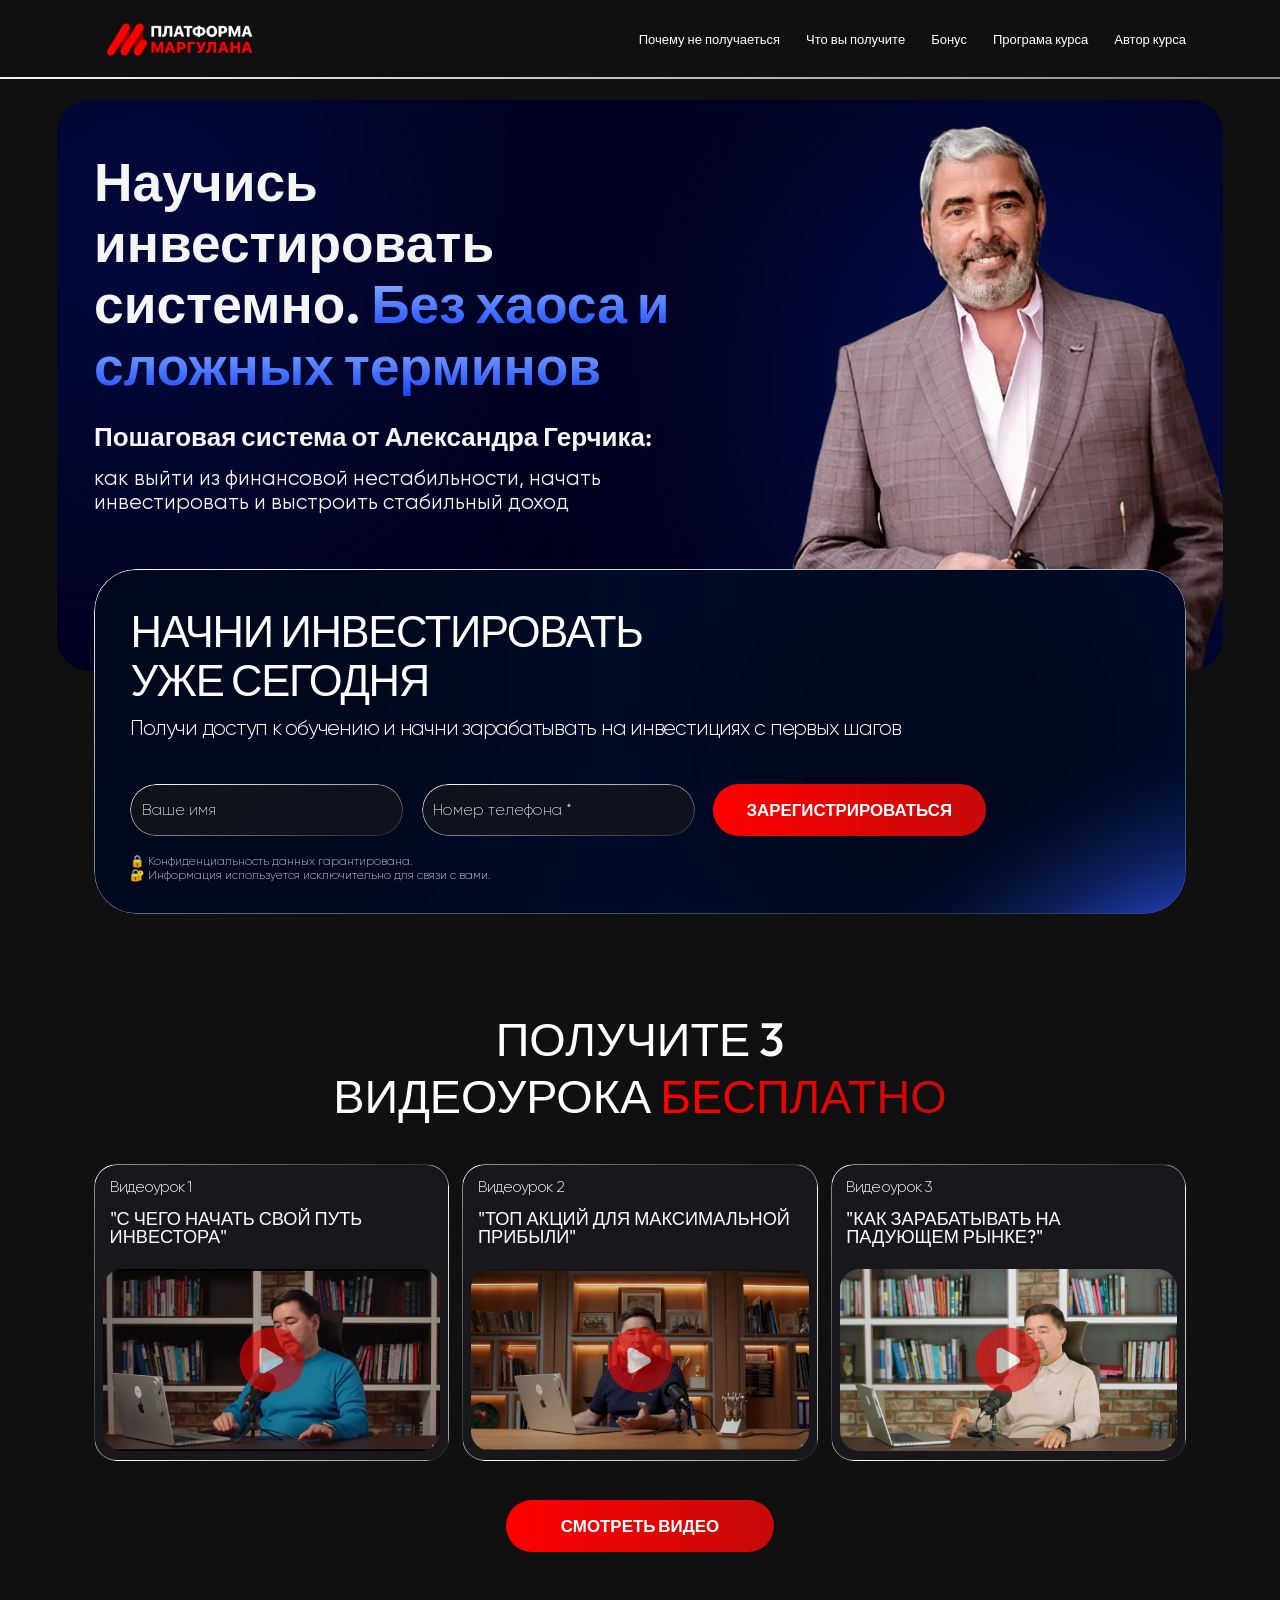
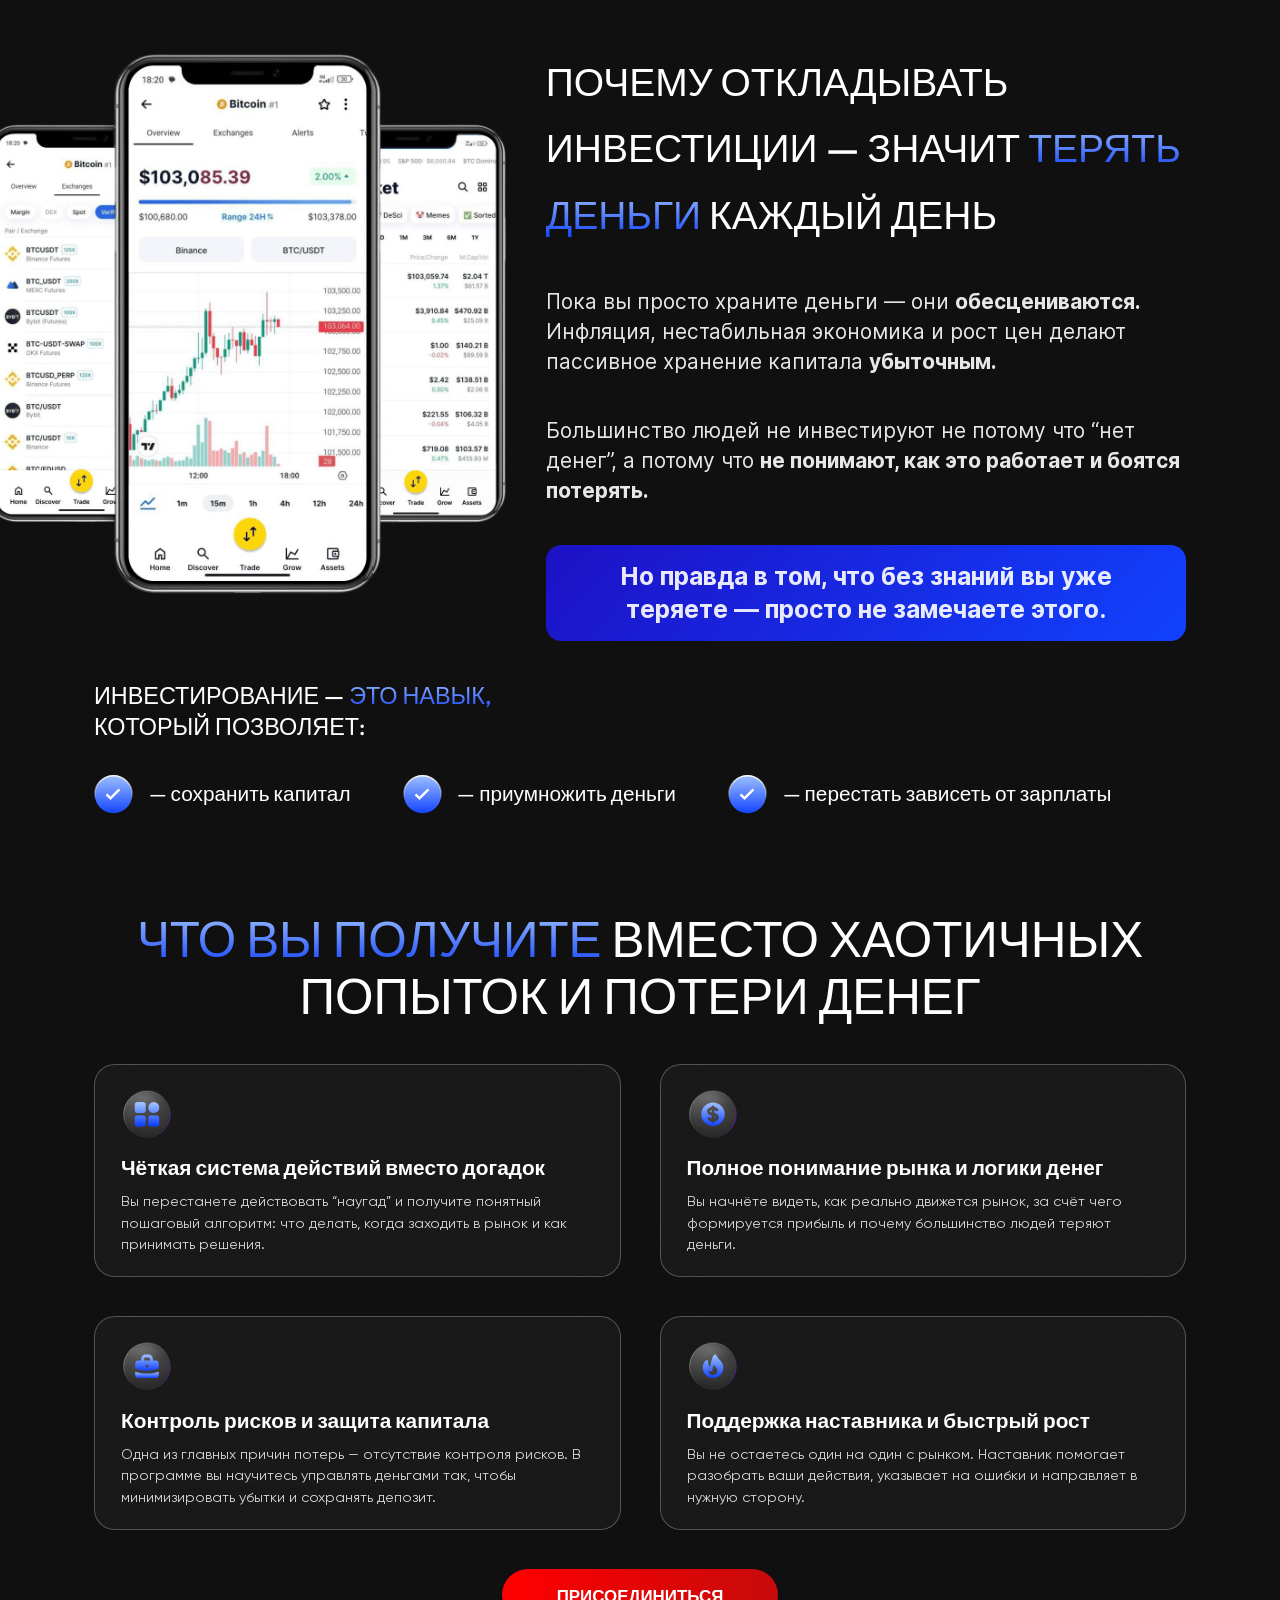
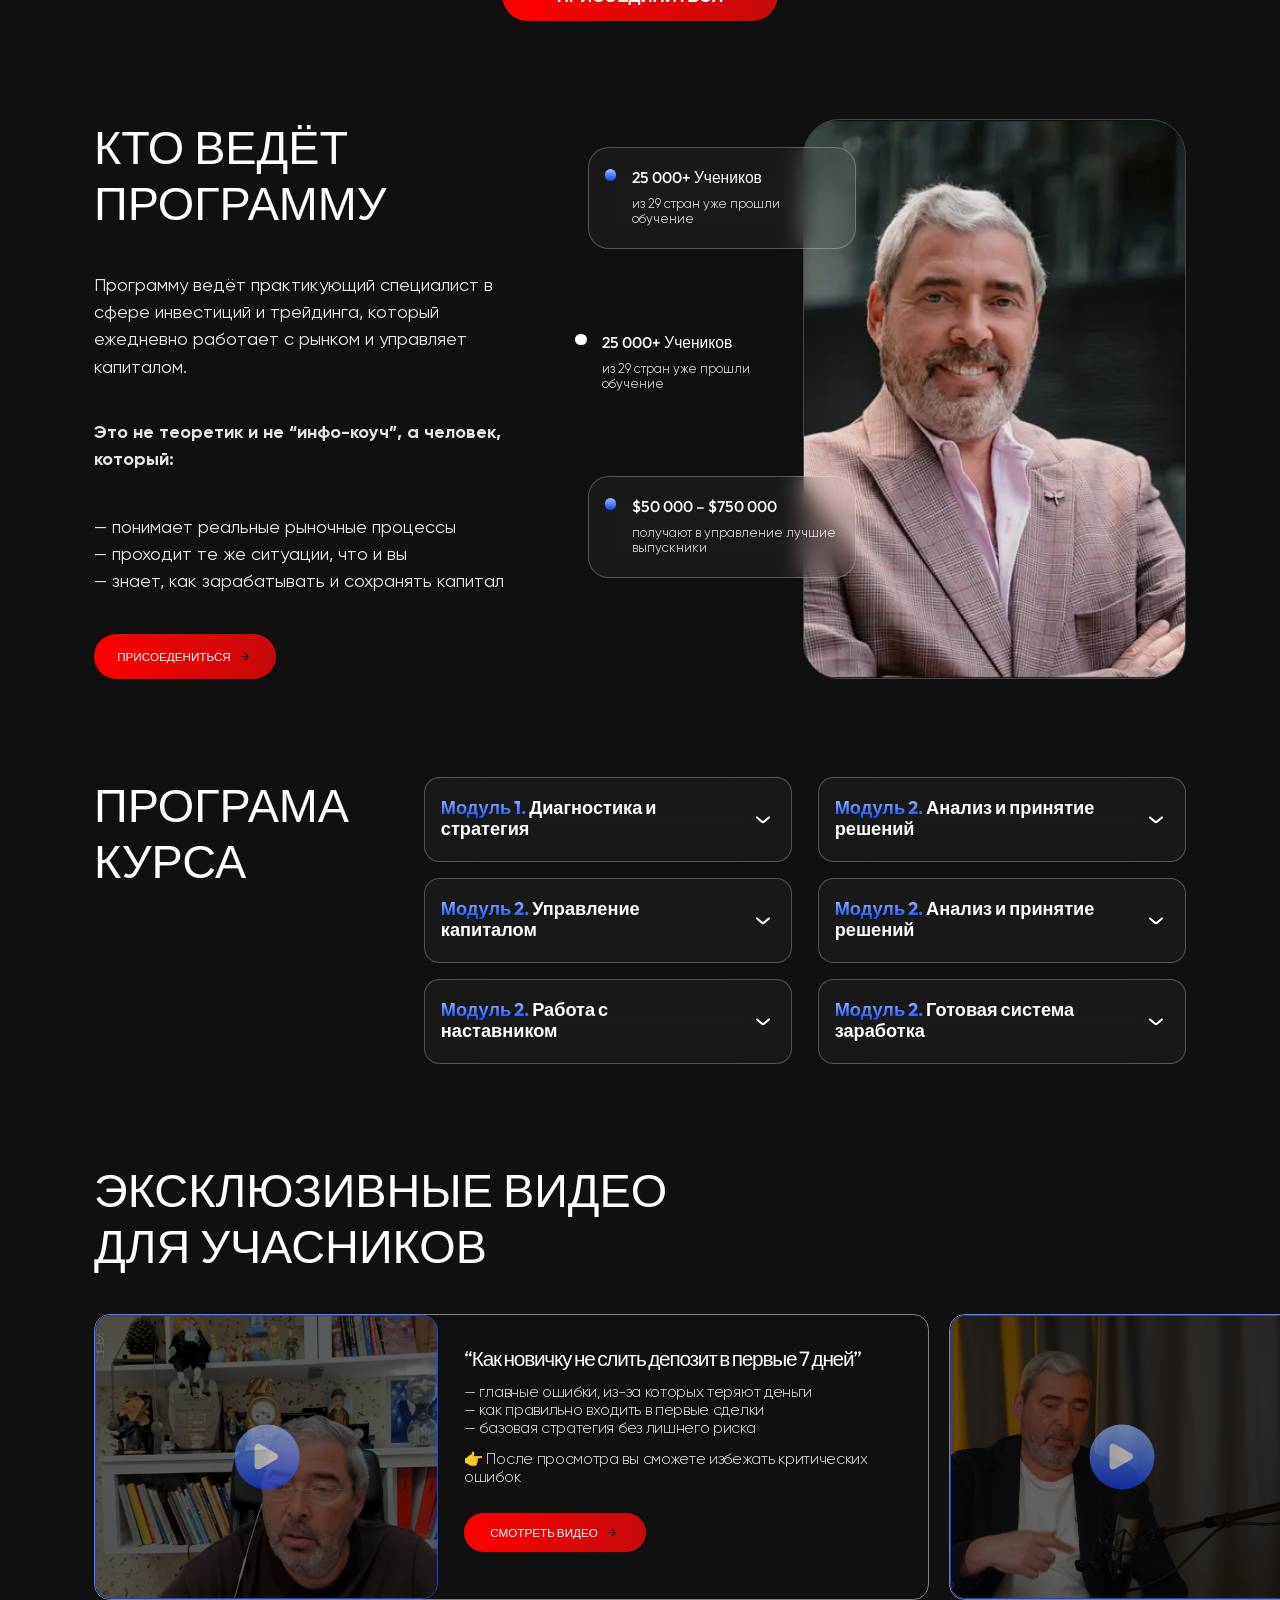
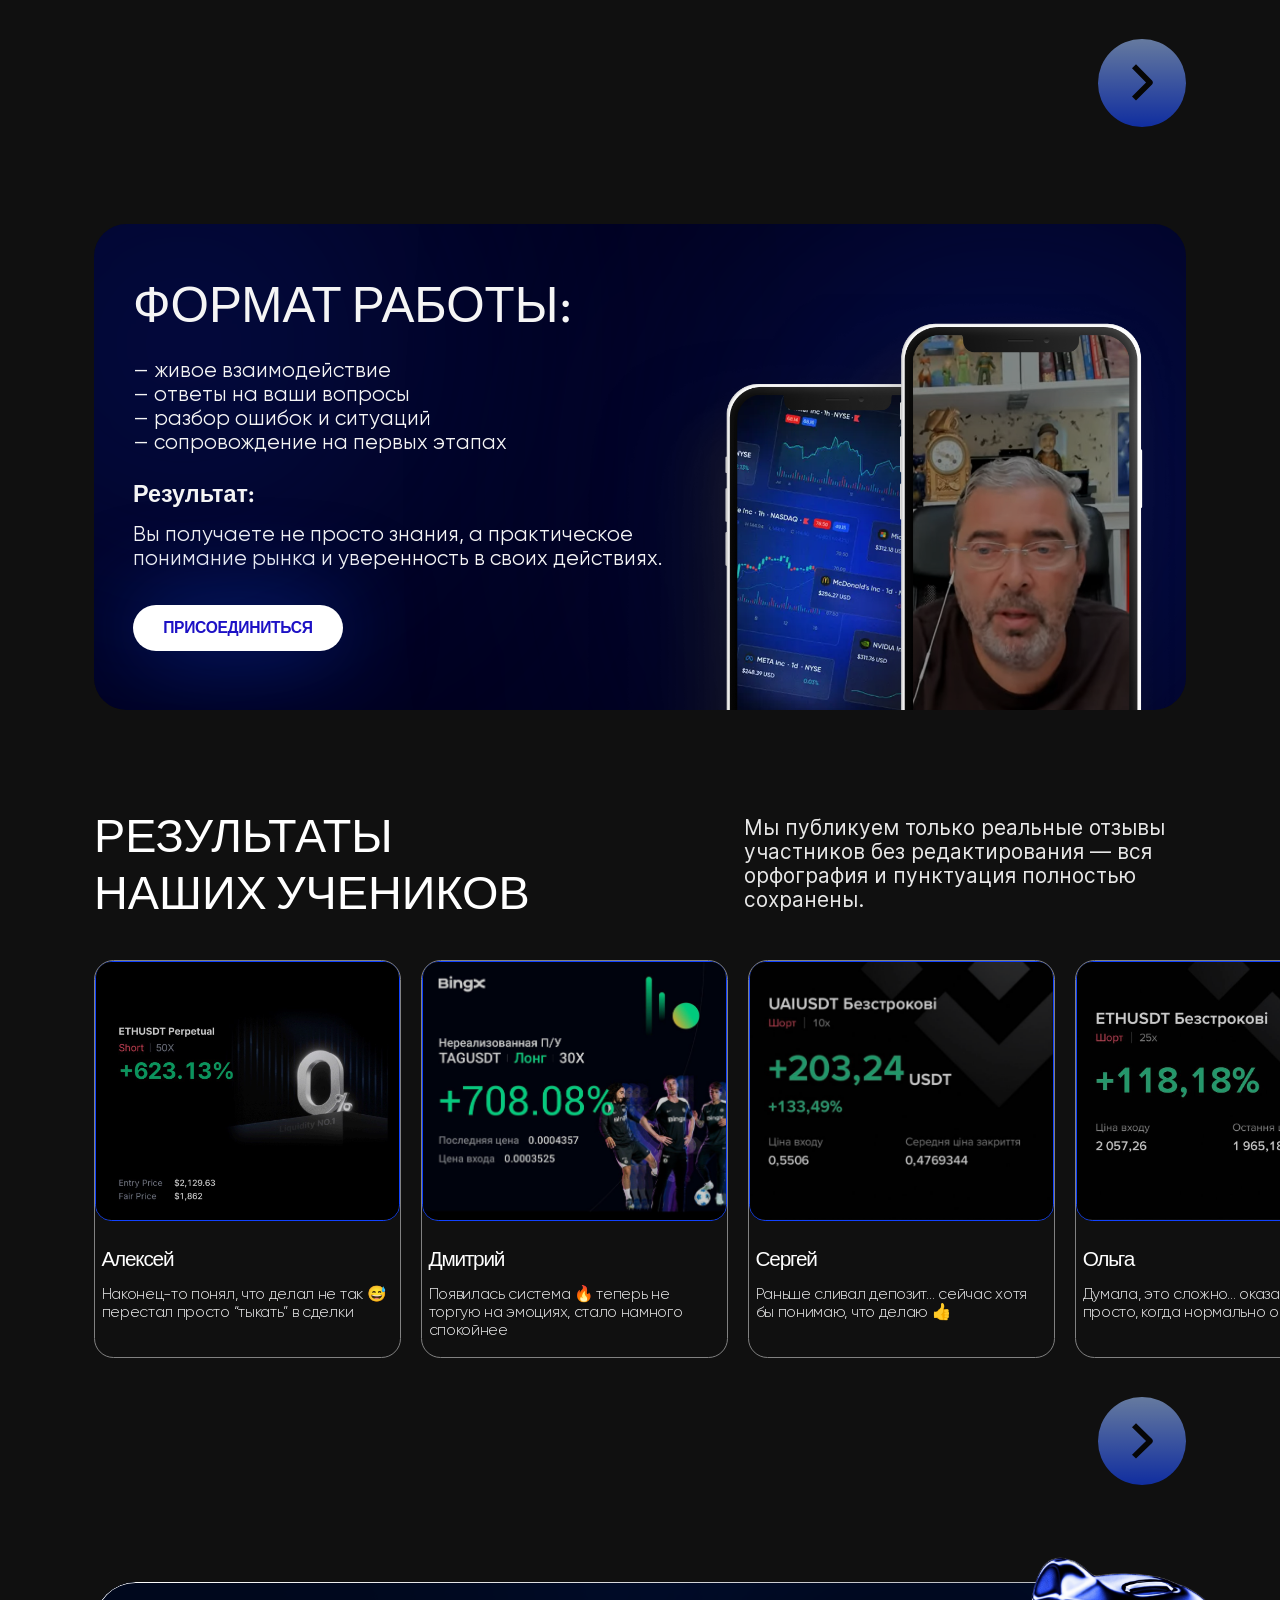
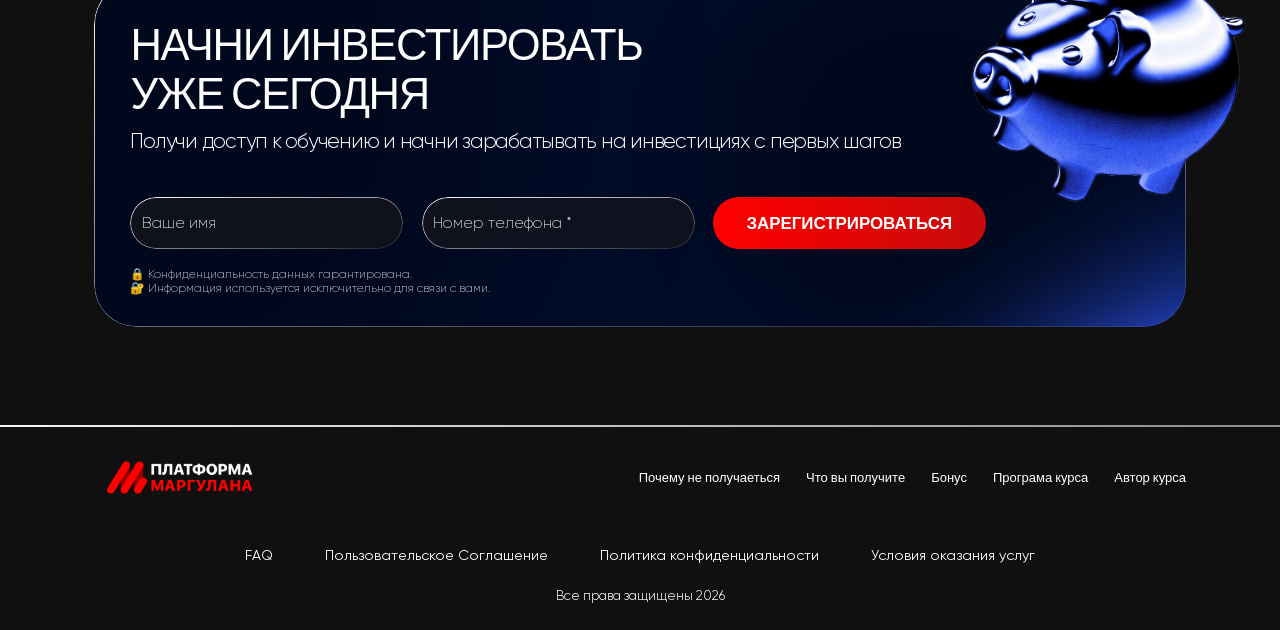
==== index.html @ 7dfcb109 "project is started" ====
<!DOCTYPE html>
<html lang="ru">
<head>
    <meta charset="UTF-8">
    <meta name="viewport" content="width=device-width, initial-scale=1.0">
    <title>Margulan-Platform</title>
    <!-- Swiper css -->
    <link rel="stylesheet" href="https://cdn.jsdelivr.net/npm/swiper@11/swiper-bundle.min.css" />
    <!-- Swiper css -->
    <!-- favicon -->
    <link rel="icon" href="./images/logo/favicon.svg">
    <!-- favicon -->
    <!-- fonts -->
    <link rel="preconnect" href="https://fonts.googleapis.com">
    <link rel="preconnect" href="https://fonts.gstatic.com" crossorigin>
    <link href="https://fonts.googleapis.com/css2?family=Outfit:wght@100..900&display=swap" rel="stylesheet">
    <link rel="stylesheet" href="./assets/fonts/Gilroy/stylesheet.css">
    <link rel="stylesheet" href="./assets/fonts/Inter/stylesheet.css">
    <!-- fonts -->
    <!-- css link -->
    <link rel="stylesheet" href="./assets/scss/style.css">
    <!-- css link -->
</head>
<body>
    <div class="wrapper">

        <!-- header -->
        <header class="header">
            <div class="container">
                <a href="/" class="header_logo">
                    <img src="./assets/images/logo/header_logo.png" alt="">
                </a>
                <ul class="header_link">
                    <li>
                        <a href="#">
                            Почему не получаеться
                        </a>
                    </li>
                    <li>
                        <a href="#">
                            Что вы получите
                        </a>
                    </li>
                    <li>
                        <a href="#">
                            Бонус
                        </a>
                    </li>
                    <li>
                        <a href="#">
                            Програма курса
                        </a>
                    </li>
                    <li>
                        <a href="#">
                            Автор курса
                        </a>
                    </li>
                </ul>
                <button class="burger">
                    <svg width="55" height="55" viewBox="0 0 55 55" fill="none" xmlns="http://www.w3.org/2000/svg">
                        <path d="M9.16663 13.75H45.8333M16.0416 27.5H45.8333M22.9166 41.25H45.8333" stroke="white" stroke-width="4.58333"
                            stroke-linecap="round" stroke-linejoin="round" />
                    </svg>
                </button>
            </div>
        </header>
        <!-- header -->

        <!-- main -->
        <main>

            <!-- Home -->
            <section class="home">
                <div class="home-bg">
                    <img src="./assets/images/home-bg.png" alt="" class="bg-img">
                    <img src="./assets/images/home-card.png" alt="" class="home-card">
                    <div class="circle"></div>
                    <div class="circle_two"></div>
                </div>
                <div class="container home-container">
                    <h1>
                        Научись инвестировать системно. <span>Без хаоса и сложных терминов</span>
                    </h1>
                    <h3 class="two_title">
                        Пошаговая система от Александра Герчика:
                    </h3>
                    <p class="description">
                        как выйти из финансовой нестабильности, начать инвестировать и выстроить стабильный доход
                    </p>
                    <div class="contact-form">
                        <img src="./assets/images/contact-form-bg.png" alt="" class="contact-form__bg">
                        <h3>Начни инвестировать<br> уже сегодня</h3>
                        <h4>Получи доступ к обучению и начни зарабатывать на инвестициях с первых шагов</h4>
                        <div class="form-group">
                            <div class="form-inp">
                                <input type="text" placeholder="Ваше имя">
                            </div>
                            <div class="form-inp">
                                <input type="tel" placeholder="Номер телефона *">
                            </div>
                            <button class="btn-blue">ЗАРЕГИСТРИРОВАТЬСЯ</button>
                        </div>
                        <ul>
                            <li>🔒 Конфиденциальность данных гарантирована.</li>
                            <li>🔐 Информация используется исключительно для связи с вами.</li>
                        </ul>
                    </div>
                </div>
            </section>
            <!-- Home end -->

            <!-- system -->
            <section class="system section-top">
                <div class="container">
                    <div class="system_head">
                        <h2 class="section_title">
                            ПОЛУЧИТЕ 3<br> ВИДЕОУРОКА <span>БЕСПЛАТНО</span>
                        </h2>
                    </div>
                    <div class="system_in">
                        <div class="system_card">
                            <div class="system_card-text">
                                <h3>
                                    Видеоурок 1
                                </h3>
                                <h2>
                                    "С ЧЕГО НАЧАТЬ СВОЙ ПУТЬ ИНВЕСТОРА"
                                </h2>
                            </div>
                            <div class="system_card-img">
                                <img src="./assets/images/system1.png" alt="">
                                <button class="play">
                                    <svg width="34" height="37" viewBox="0 0 34 37" fill="none" xmlns="http://www.w3.org/2000/svg">
                                        <path
                                            d="M30.75 14.1005C34.0833 16.025 34.0833 20.8363 30.75 22.7608L7.50001 36.1842C4.16668 38.1087 -1.86964e-06 35.7031 -1.7014e-06 31.8541L-5.27886e-07 5.00728C-3.59641e-07 1.15828 4.16667 -1.24736 7.5 0.677141L30.75 14.1005Z"
                                            fill="white" />
                                    </svg>
                                </button>
                            </div>
                        </div>
                        <div class="system_card">
                            <div class="system_card-text">
                                <h3>
                                    Видеоурок 2
                                </h3>
                                <h2>
                                    "ТОП АКЦИЙ ДЛЯ МАКСИМАЛЬНОЙ ПРИБЫЛИ"
                                </h2>
                            </div>
                            <div class="system_card-img">
                                <img src="./assets/images/system2.png" alt="">
                                <button class="play">
                                    <svg width="34" height="37" viewBox="0 0 34 37" fill="none" xmlns="http://www.w3.org/2000/svg">
                                        <path
                                            d="M30.75 14.1005C34.0833 16.025 34.0833 20.8363 30.75 22.7608L7.50001 36.1842C4.16668 38.1087 -1.86964e-06 35.7031 -1.7014e-06 31.8541L-5.27886e-07 5.00728C-3.59641e-07 1.15828 4.16667 -1.24736 7.5 0.677141L30.75 14.1005Z"
                                            fill="white" />
                                    </svg>
                                </button>
                            </div>
                        </div>
                        <div class="system_card">
                            <div class="system_card-text">
                                <h3>
                                    Видеоурок 3
                                </h3>
                                <h2>
                                    "КАК ЗАРАБАТЫВАТЬ НА ПАДУЮЩЕМ РЫНКЕ?"
                                </h2>
                            </div>
                            <div class="system_card-img">
                                <img src="./assets/images/system3.png" alt="">
                                <button class="play">
                                    <svg width="34" height="37" viewBox="0 0 34 37" fill="none" xmlns="http://www.w3.org/2000/svg">
                                        <path
                                            d="M30.75 14.1005C34.0833 16.025 34.0833 20.8363 30.75 22.7608L7.50001 36.1842C4.16668 38.1087 -1.86964e-06 35.7031 -1.7014e-06 31.8541L-5.27886e-07 5.00728C-3.59641e-07 1.15828 4.16667 -1.24736 7.5 0.677141L30.75 14.1005Z"
                                            fill="white" />
                                    </svg>
                                </button>
                            </div>
                        </div>
                    </div>
                    <button class="btn-blue">
                        смотреть видео
                    </button>
                </div>
            </section>
            <!-- system -->

            <!-- investing -->
            <section class="investing section-top">
                <div class="container">
                    <div class="investing_top">
                        <img src="./assets/images/investing_img.png" alt="" class="investing_img">
                        <div class="investing_text">
                            <h2>
                                Почему откладывать инвестиции — значит <span>терять деньги</span> каждый день
                            </h2>
                            <p>
                                Пока вы просто храните деньги — они <b>обесцениваются.</b>
                                Инфляция, нестабильная экономика и рост цен делают пассивное хранение капитала <b>убыточным.</b>
                            </p>
                            <p>
                                Большинство людей не инвестируют не потому что “нет денег”, а потому что <b>не понимают, как это работает и боятся потерять.</b>
                            </p>
                            <blockquote>
                                Но правда в том, что без знаний вы уже<br> теряете — просто не замечаете этого.
                            </blockquote>
                        </div>
                    </div>
                    <div class="investing_bottom">
                        <h3>
                            Инвестирование — <span>это навык,</span> который позволяет:
                        </h3>
                        <div class="investing_blocks">
                            <div class="investing_block">
                                <img src="./assets/images/investing_icon.svg" alt="">
                                <span>
                                    — сохранить капитал
                                </span>
                            </div>
                            <div class="investing_block">
                                <img src="./assets/images/investing_icon.svg" alt="">
                                <span>
                                    — приумножить деньги
                                </span>
                            </div>
                            <div class="investing_block">
                                <img src="./assets/images/investing_icon.svg" alt="">
                                <span>
                                    — перестать зависеть от зарплаты
                                </span>
                            </div>
                        </div>
                    </div>
                </div>
            </section>
            <!-- investing -->

            <!-- money -->
            <section class="money section-top">
                <div class="container">
                    <h2>
                        <span>Что вы получите</span> вместо хаотичных попыток и потери денег
                    </h2>
                    <div class="money_in">
                        <div class="money_block">
                            <img src="./assets/images/money1.svg" alt="">
                            <h3>
                                Чёткая система действий вместо догадок
                            </h3>
                            <p>
                                Вы перестанете действовать “наугад” и получите понятный пошаговый алгоритм: что делать, когда заходить в рынок и как
                                принимать решения.
                            </p>
                        </div>
                        <div class="money_block">
                            <img src="./assets/images/money2.svg" alt="">
                            <h3>
                                Полное понимание рынка и логики денег
                            </h3>
                            <p>
                                Вы начнёте видеть, как реально движется рынок, за счёт чего формируется прибыль и почему большинство людей теряют
                                деньги.
                            </p>
                        </div>
                        <div class="money_block">
                            <img src="./assets/images/money3.svg" alt="">
                            <h3>
                                Контроль рисков и защита капитала
                            </h3>
                            <p>
                                Одна из главных причин потерь — отсутствие контроля рисков.
                                В программе вы научитесь управлять деньгами так, чтобы минимизировать убытки и сохранять депозит.
                            </p>
                        </div>
                        <div class="money_block">
                            <img src="./assets/images/money4.svg" alt="">
                            <h3>
                                Поддержка наставника и быстрый рост
                            </h3>
                            <p>
                                Вы не остаетесь один на один с рынком.
                                Наставник помогает разобрать ваши действия, указывает на ошибки и направляет в нужную сторону.
                            </p>
                        </div>
                    </div>
                    <button class="btn-blue">
                        Присоединиться
                    </button>
                </div>
            </section>
            <!-- money -->

            <!-- program -->
            <section class="program section-top">
                <div class="container">
                    <div class="program_text">
                        <h2 class="section_title">
                            Кто ведёт программу
                        </h2>
                        <p>
                            Программу ведёт практикующий специалист в сфере инвестиций и трейдинга, который ежедневно работает с рынком и управляет
                            капиталом.
                        </p>
                        <h3>
                            Это не теоретик и не “инфо-коуч”, а человек, который:
                        </h3>
                        <ul>
                            <li>
                                — понимает реальные рыночные процессы
                            </li>
                            <li>
                                — проходит те же ситуации, что и вы
                            </li>
                            <li>
                                — знает, как зарабатывать и сохранять капитал
                            </li>
                        </ul>
                        <button class="btn-blue">
                            <span>
                                ПРИСОЕДЕНИТЬСЯ
                            </span>
                            <svg width="34" height="34" viewBox="0 0 34 34" fill="none" xmlns="http://www.w3.org/2000/svg">
                                <mask id="mask0_31_32" style="mask-type:alpha" maskUnits="userSpaceOnUse" x="0" y="0" width="34" height="34">
                                    <rect x="16.9706" width="24" height="24" transform="rotate(45 16.9706 0)" fill="#D9D9D9" />
                                </mask>
                                <g mask="url(#mask0_31_32)">
                                    <path
                                        d="M8.76812 17.2536L8.76812 15.2737H22.3446L16.2635 9.19261L17.6777 7.7784L26.163 16.2637L17.6777 24.749L16.2635 23.3347L22.3446 17.2536L8.76812 17.2536Z"
                                        fill="black" />
                                </g>
                            </svg>
                        </button>
                    </div>
                    <div class="program_img">
                        <img src="./assets/images/program_img.png" alt="">
                        <div class="program_img-text">
                            <div class="program_block">
                                <div class="circle"></div>
                                <div class="text">
                                    <h3>
                                        25 000+ учеников
                                    </h3>
                                    <p>
                                        из 29 стран уже прошли обучение
                                    </p>
                                </div>
                            </div>
                            <div class="program_block transparent">
                                <div class="circle"></div>
                                <div class="text">
                                    <h3>
                                        25 000+ учеников
                                    </h3>
                                    <p>
                                        из 29 стран уже прошли обучение
                                    </p>
                                </div>
                            </div>
                            <div class="program_block">
                                <div class="circle"></div>
                                <div class="text">
                                    <h3>
                                        $50 000 – $750 000
                                    </h3>
                                    <p>
                                        получают в управление лучшие выпускники
                                    </p>
                                </div>
                            </div>
                        </div>
                    </div>
                    <h2 class="section_title mobile_title">
                        Кто ведёт программу
                    </h2>
                </div>
            </section>
            <!-- program -->

            <!-- faq -->
            <section class="faq section-top">
                <div class="container">
                    <h2 class="section_title">
                        ПРОГРАМА
                        КУРСА
                    </h2>
                    <div class="modules">
                        <div class="modules_item">
                            <div class="modules_header">
                                <h3><span>Модуль 1.</span> Диагностика и стратегия</h3>
                                <div class="modules_icon">
                                    <svg width="42" height="37" viewBox="0 0 42 37">
                                        <path
                                            d="M9.94701 14.8172C9.26636 15.4131 9.26636 16.3792 9.94701 16.9751L18.2584 24.2444C19.7929 25.5864 22.0836 25.5859 23.6174 24.2431L31.9255 16.9696C32.6062 16.3737 32.6062 15.4075 31.9255 14.8117C31.2449 14.2158 30.1413 14.2158 29.4607 14.8117L22.2732 21.1041C21.5061 21.7757 20.3602 21.7757 19.593 21.1041L12.4118 14.8172C11.7312 14.2213 10.6277 14.2213 9.94701 14.8172Z"
                                            fill="white" />
                                    </svg>
                                </div>
                            </div>
                            <div class="modules_body">
                                <p>Контент модуля 1...</p>
                            </div>
                        </div>
                        <div class="modules_item">
                            <div class="modules_header">
                                <h3><span>Модуль 2.</span> Анализ и принятие решений</h3>
                                <div class="modules_icon">
                                    <svg width="42" height="37" viewBox="0 0 42 37">
                                        <path
                                            d="M9.94701 14.8172C9.26636 15.4131 9.26636 16.3792 9.94701 16.9751L18.2584 24.2444C19.7929 25.5864 22.0836 25.5859 23.6174 24.2431L31.9255 16.9696C32.6062 16.3737 32.6062 15.4075 31.9255 14.8117C31.2449 14.2158 30.1413 14.2158 29.4607 14.8117L22.2732 21.1041C21.5061 21.7757 20.3602 21.7757 19.593 21.1041L12.4118 14.8172C11.7312 14.2213 10.6277 14.2213 9.94701 14.8172Z"
                                            fill="white" />
                                    </svg>
                                </div>
                            </div>
                            <div class="modules_body">
                                <p>Контент модуля 2...</p>
                            </div>
                        </div>
                        <div class="modules_item">
                            <div class="modules_header">
                                <h3><span>Модуль 2.</span> Управление капиталом</h3>
                                <div class="modules_icon">
                                    <svg width="42" height="37" viewBox="0 0 42 37">
                                        <path
                                            d="M9.94701 14.8172C9.26636 15.4131 9.26636 16.3792 9.94701 16.9751L18.2584 24.2444C19.7929 25.5864 22.0836 25.5859 23.6174 24.2431L31.9255 16.9696C32.6062 16.3737 32.6062 15.4075 31.9255 14.8117C31.2449 14.2158 30.1413 14.2158 29.4607 14.8117L22.2732 21.1041C21.5061 21.7757 20.3602 21.7757 19.593 21.1041L12.4118 14.8172C11.7312 14.2213 10.6277 14.2213 9.94701 14.8172Z"
                                            fill="white" />
                                    </svg>
                                </div>
                            </div>
                            <div class="modules_body">
                                <p>Контент модуля 2...</p>
                            </div>
                        </div>
                        <div class="modules_item">
                            <div class="modules_header">
                                <h3><span>Модуль 2.</span> Анализ и принятие решений</h3>
                                <div class="modules_icon">
                                    <svg width="42" height="37" viewBox="0 0 42 37">
                                        <path
                                            d="M9.94701 14.8172C9.26636 15.4131 9.26636 16.3792 9.94701 16.9751L18.2584 24.2444C19.7929 25.5864 22.0836 25.5859 23.6174 24.2431L31.9255 16.9696C32.6062 16.3737 32.6062 15.4075 31.9255 14.8117C31.2449 14.2158 30.1413 14.2158 29.4607 14.8117L22.2732 21.1041C21.5061 21.7757 20.3602 21.7757 19.593 21.1041L12.4118 14.8172C11.7312 14.2213 10.6277 14.2213 9.94701 14.8172Z"
                                            fill="white" />
                                    </svg>
                                </div>
                            </div>
                            <div class="modules_body">
                                <p>Контент модуля 2...</p>
                            </div>
                        </div>
                        <div class="modules_item">
                            <div class="modules_header">
                                <h3><span>Модуль 2.</span> Работа с наставником</h3>
                                <div class="modules_icon">
                                    <svg width="42" height="37" viewBox="0 0 42 37">
                                        <path
                                            d="M9.94701 14.8172C9.26636 15.4131 9.26636 16.3792 9.94701 16.9751L18.2584 24.2444C19.7929 25.5864 22.0836 25.5859 23.6174 24.2431L31.9255 16.9696C32.6062 16.3737 32.6062 15.4075 31.9255 14.8117C31.2449 14.2158 30.1413 14.2158 29.4607 14.8117L22.2732 21.1041C21.5061 21.7757 20.3602 21.7757 19.593 21.1041L12.4118 14.8172C11.7312 14.2213 10.6277 14.2213 9.94701 14.8172Z"
                                            fill="white" />
                                    </svg>
                                </div>
                            </div>
                            <div class="modules_body">
                                <p>Контент модуля 2...</p>
                            </div>
                        </div>
                        <div class="modules_item">
                            <div class="modules_header">
                                <h3><span>Модуль 2.</span> Готовая система заработка</h3>
                                <div class="modules_icon">
                                    <svg width="42" height="37" viewBox="0 0 42 37">
                                        <path
                                            d="M9.94701 14.8172C9.26636 15.4131 9.26636 16.3792 9.94701 16.9751L18.2584 24.2444C19.7929 25.5864 22.0836 25.5859 23.6174 24.2431L31.9255 16.9696C32.6062 16.3737 32.6062 15.4075 31.9255 14.8117C31.2449 14.2158 30.1413 14.2158 29.4607 14.8117L22.2732 21.1041C21.5061 21.7757 20.3602 21.7757 19.593 21.1041L12.4118 14.8172C11.7312 14.2213 10.6277 14.2213 9.94701 14.8172Z"
                                            fill="white" />
                                    </svg>
                                </div>
                            </div>
                            <div class="modules_body">
                                <p>Контент модуля 2...</p>
                            </div>
                        </div>
                    </div>
                </div>
            </section>
            <!-- faq -->

            <!-- video -->
            <section class="video section-top">
                <div class="container">
                    <h2 class="section_title">
                        ЭКСКЛЮЗИВНЫЕ ВИДЕО ДЛЯ УЧАСНИКОВ
                    </h2>
                    <div class="swiper swiperVideo">
                        <div class="swiper-wrapper">
                            <div class="swiper-slide">
                                <div class="video_block">
                                    <div class="video_block-img">
                                        <img src="./assets/images/video1.png" alt="">
                                        <button class="play">
                                            <svg width="34" height="37" viewBox="0 0 34 37" fill="none" xmlns="http://www.w3.org/2000/svg">
                                                <path
                                                    d="M30.75 14.1005C34.0833 16.025 34.0833 20.8363 30.75 22.7608L7.50001 36.1842C4.16668 38.1087 -1.86964e-06 35.7031 -1.7014e-06 31.8541L-5.27886e-07 5.00728C-3.59641e-07 1.15828 4.16667 -1.24736 7.5 0.677141L30.75 14.1005Z"
                                                    fill="white" />
                                            </svg>
                                        </button>
                                    </div>
                                    <div class="video_block-text">
                                        <h3>
                                            “Как новичку не слить депозит в первые 7 дней”
                                        </h3>
                                        <ul>
                                            <li>
                                                — главные ошибки, из-за которых теряют деньги
                                            </li>
                                            <li>
                                                — как правильно входить в первые сделки
                                            </li>
                                            <li>
                                                — базовая стратегия без лишнего риска
                                            </li>
                                        </ul>
                                        <p>
                                            👉 После просмотра вы сможете избежать критических ошибок
                                        </p>
                                        <button class="btn-blue">
                                            <span>
                                                СМОТРЕТЬ ВИДЕО
                                            </span>
                                            <svg width="34" height="34" viewBox="0 0 34 34" fill="none" xmlns="http://www.w3.org/2000/svg">
                                                <mask id="mask0_31_32" style="mask-type:alpha" maskUnits="userSpaceOnUse" x="0" y="0" width="34" height="34">
                                                    <rect x="16.9706" width="24" height="24" transform="rotate(45 16.9706 0)" fill="#D9D9D9" />
                                                </mask>
                                                <g mask="url(#mask0_31_32)">
                                                    <path
                                                        d="M8.76812 17.2536L8.76812 15.2737H22.3446L16.2635 9.19261L17.6777 7.7784L26.163 16.2637L17.6777 24.749L16.2635 23.3347L22.3446 17.2536L8.76812 17.2536Z"
                                                        fill="black" />
                                                </g>
                                            </svg>
                                        </button>
                                    </div>
                                </div>
                            </div>
                            <div class="swiper-slide">
                                <div class="video_block">
                                    <div class="video_block-img">
                                        <img src="./assets/images/video2.png" alt="">
                                        <button class="play">
                                            <svg width="34" height="37" viewBox="0 0 34 37" fill="none" xmlns="http://www.w3.org/2000/svg">
                                                <path
                                                    d="M30.75 14.1005C34.0833 16.025 34.0833 20.8363 30.75 22.7608L7.50001 36.1842C4.16668 38.1087 -1.86964e-06 35.7031 -1.7014e-06 31.8541L-5.27886e-07 5.00728C-3.59641e-07 1.15828 4.16667 -1.24736 7.5 0.677141L30.75 14.1005Z"
                                                    fill="white" />
                                            </svg>
                                        </button>
                                    </div>
                                    <div class="video_block-text">
                                        <h3>
                                            “Как новичку не слить депозит в первые 7 дней”
                                        </h3>
                                        <ul>
                                            <li>
                                                — главные ошибки, из-за которых теряют деньги
                                            </li>
                                            <li>
                                                — как правильно входить в первые сделки
                                            </li>
                                            <li>
                                                — базовая стратегия без лишнего риска
                                            </li>
                                        </ul>
                                        <p>
                                            👉 После просмотра вы сможете избежать критических ошибок
                                        </p>
                                        <button class="btn-blue">
                                            <span>
                                                СМОТРЕТЬ ВИДЕО
                                            </span>
                                            <svg width="34" height="34" viewBox="0 0 34 34" fill="none" xmlns="http://www.w3.org/2000/svg">
                                                <mask id="mask0_31_32" style="mask-type:alpha" maskUnits="userSpaceOnUse" x="0" y="0" width="34" height="34">
                                                    <rect x="16.9706" width="24" height="24" transform="rotate(45 16.9706 0)" fill="#D9D9D9" />
                                                </mask>
                                                <g mask="url(#mask0_31_32)">
                                                    <path
                                                        d="M8.76812 17.2536L8.76812 15.2737H22.3446L16.2635 9.19261L17.6777 7.7784L26.163 16.2637L17.6777 24.749L16.2635 23.3347L22.3446 17.2536L8.76812 17.2536Z"
                                                        fill="black" />
                                                </g>
                                            </svg>
                                        </button>
                                    </div>
                                </div>
                            </div>
                        </div>
                        <div class="video_btns">
                            <button class="video_prev btn">
                                <img src="./assets/images/next_btn.svg" alt="">
                            </button>
                            <button class="video_next btn">
                                <img src="./assets/images/next_btn.svg" alt="">
                            </button>
                        </div>
                    </div>
                </div>
            </section>
            <!-- video -->

            <!-- work_format -->
            <section class="work_format section-top">
                <div class="container">
                    <div class="work_format_in">
                        <div class="circle"></div>
                        <div class="circle_two"></div>
                        <div class="work_format_text">
                            <h2>
                                Формат работы:
                            </h2>
                            <ul>
                                <li>
                                    — живое взаимодействие
                                </li>
                                <li>
                                    — ответы на ваши вопросы
                                </li>
                                <li>
                                    — разбор ошибок и ситуаций
                                </li>
                                <li>
                                    — сопровождение на первых этапах
                                </li>
                            </ul>
                            <h3>
                                Результат:
                            </h3>
                            <p>
                                Вы получаете не просто знания, а практическое понимание рынка и уверенность в своих действиях.
                            </p>
                            <button class="btn-white">
                                Присоединиться
                            </button>
                        </div>
                        <img src="./assets/images/work_format_img.png" alt="" class="work_format_img">
                    </div>
                </div>
            </section>
            <!-- work_format -->

            <!-- results -->
            <section class="results section-top">
                <div class="container">
                    <div class="results_head">
                        <h2 class="section_title">
                            Результаты наших учеников
                        </h2>
                        <p>
                            Мы публикуем только реальные отзывы участников без редактирования — вся орфография и пунктуация полностью сохранены.
                        </p>
                    </div>
                    <div class="swiper swiperResults">
                        <div class="swiper-wrapper">
                            <div class="swiper-slide">
                                <div class="results_block">
                                    <div class="results_block-img">
                                        <img src="./assets/images/results1.jpg" alt="">
                                    </div>
                                    <div class="results_block-text">
                                        <h3>
                                            Алексей
                                        </h3>
                                        <p>
                                            Наконец-то понял, что делал не так 😅 перестал просто “тыкать” в сделки
                                        </p>
                                    </div>
                                </div>
                            </div>
                            <div class="swiper-slide">
                                <div class="results_block">
                                    <div class="results_block-img">
                                        <img src="./assets/images/results2.jpg" alt="">
                                    </div>
                                    <div class="results_block-text">
                                        <h3>
                                            Дмитрий
                                        </h3>
                                        <p>
                                            Появилась система 🔥 теперь не торгую на эмоциях, стало намного спокойнее
                                        </p>
                                    </div>
                                </div>
                            </div>
                            <div class="swiper-slide">
                                <div class="results_block">
                                    <div class="results_block-img">
                                        <img src="./assets/images/results3.png" alt="">
                                    </div>
                                    <div class="results_block-text">
                                        <h3>
                                            Сергей
                                        </h3>
                                        <p>
                                            Раньше сливал депозит… сейчас хотя бы понимаю, что делаю 👍
                                        </p>
                                    </div>
                                </div>
                            </div>
                            <div class="swiper-slide">
                                <div class="results_block">
                                    <div class="results_block-img">
                                        <img src="./assets/images/results4.jpg" alt="">
                                    </div>
                                    <div class="results_block-text">
                                        <h3>
                                            Ольга
                                        </h3>
                                        <p>
                                            Думала, это сложно… оказалось — просто, когда нормально объясняют 😊
                                        </p>
                                    </div>
                                </div>
                            </div>
                        </div>
                        <div class="results_btns">
                            <button class="btn_prev btn">
                                <img src="./assets/images/next_btn.svg" alt="">
                            </button>
                            <button class="btn_next btn">
                                <img src="./assets/images/next_btn.svg" alt="">
                            </button>
                        </div>
                    </div>
                </div>
            </section>
            <!-- results -->

            <!-- contact -->
            <section class="contact section-top">
                <div class="container">
                    <img src="./assets/images/contact_img.png" alt="" class="contact_img">
                    <div class="contact-form">
                        <img src="./assets/images/contact-form-bg.png" alt="" class="contact-form__bg">
                        <h3>Начни инвестировать<br> уже сегодня</h3>
                        <h4>Получи доступ к обучению и начни зарабатывать на инвестициях с первых шагов</h4>
                        <div class="form-group">
                            <div class="form-inp">
                                <input type="text" placeholder="Ваше имя">
                            </div>
                            <div class="form-inp">
                                <input type="tel" placeholder="Номер телефона *">
                            </div>
                            <button class="btn-blue">ЗАРЕГИСТРИРОВАТЬСЯ</button>
                        </div>
                        <ul>
                            <li>🔒 Конфиденциальность данных гарантирована.</li>
                            <li>🔐 Информация используется исключительно для связи с вами.</li>
                        </ul>
                    </div>
                </div>
            </section>
            <!-- contact -->

        </main>
        <!-- main -->

        <!-- footer -->
        <footer class="footer">
            <div class="container">
                <div class="footer_top">
                    <a href="/" class="footer_logo">
                        <img src="./assets/images/logo/header_logo.png" alt="">
                    </a>
                    <ul class="footer_link">
                        <li>
                            <a href="#">
                                Почему не получаеться
                            </a>
                        </li>
                        <li>
                            <a href="#">
                                Что вы получите
                            </a>
                        </li>
                        <li>
                            <a href="#">
                                Бонус
                            </a>
                        </li>
                        <li>
                            <a href="#">
                                Програма курса
                            </a>
                        </li>
                        <li>
                            <a href="#">
                                Автор курса
                            </a>
                        </li>
                    </ul>
                </div>
                <ul class="footer_bottom">
                    <li>
                        <a href="#">
                            FAQ
                        </a>
                    </li>
                    <li>
                        <a href="./user-agreement.html">
                            Пользовательское Соглашение
                        </a>
                    </li>
                    <li>
                        <a href="./policy.html">
                            Политика конфиденциальности
                        </a>
                    </li>
                    <li>
                        <a href="./terms-service.html">
                            Условия оказания услуг
                        </a>
                    </li>
                </ul>
                <span class="end_text">
                    Все права защищены 2026
                </span>
            </div>
        </footer>
        <!-- footer -->
    </div>

    <!-- Swiper js -->
    <script src="https://cdn.jsdelivr.net/npm/swiper@11/swiper-bundle.min.js" defer></script>
    <!-- Swiper js -->
    <!-- js file -->
    <script src="./assets/scripts/main.js" defer></script>
    <!-- js file -->
</body>
</html>
---- assets/fonts/Gilroy/stylesheet.css ----
@font-face {
    font-family: 'Gilroy';
    src: url('Gilroy-ExtraBold.eot');
    src: local('Gilroy ExtraBold'), local('Gilroy-ExtraBold'),
        url('Gilroy-ExtraBold.eot?#iefix') format('embedded-opentype'),
        url('Gilroy-ExtraBold.woff') format('woff'),
        url('Gilroy-ExtraBold.ttf') format('truetype');
    font-weight: 800;
    font-style: normal;
}

@font-face {
    font-family: 'Gilroy';
    src: url('Gilroy-Heavy.eot');
    src: local('Gilroy Heavy'), local('Gilroy-Heavy'),
        url('Gilroy-Heavy.eot?#iefix') format('embedded-opentype'),
        url('Gilroy-Heavy.woff') format('woff'),
        url('Gilroy-Heavy.ttf') format('truetype');
    font-weight: 900;
    font-style: normal;
}

@font-face {
    font-family: 'Gilroy';
    src: url('Gilroy-LightItalic.eot');
    src: local('Gilroy Light Italic'), local('Gilroy-LightItalic'),
        url('Gilroy-LightItalic.eot?#iefix') format('embedded-opentype'),
        url('Gilroy-LightItalic.woff') format('woff'),
        url('Gilroy-LightItalic.ttf') format('truetype');
    font-weight: 300;
    font-style: italic;
}

@font-face {
    font-family: 'Gilroy';
    src: url('Gilroy-ThinItalic.eot');
    src: local('Gilroy Thin Italic'), local('Gilroy-ThinItalic'),
        url('Gilroy-ThinItalic.eot?#iefix') format('embedded-opentype'),
        url('Gilroy-ThinItalic.woff') format('woff'),
        url('Gilroy-ThinItalic.ttf') format('truetype');
    font-weight: 100;
    font-style: italic;
}

@font-face {
    font-family: 'Gilroy';
    src: url('Gilroy-BlackItalic.eot');
    src: local('Gilroy Black Italic'), local('Gilroy-BlackItalic'),
        url('Gilroy-BlackItalic.eot?#iefix') format('embedded-opentype'),
        url('Gilroy-BlackItalic.woff') format('woff'),
        url('Gilroy-BlackItalic.ttf') format('truetype');
    font-weight: 900;
    font-style: italic;
}

@font-face {
    font-family: 'Gilroy';
    src: url('Gilroy-BoldItalic.eot');
    src: local('Gilroy Bold Italic'), local('Gilroy-BoldItalic'),
        url('Gilroy-BoldItalic.eot?#iefix') format('embedded-opentype'),
        url('Gilroy-BoldItalic.woff') format('woff'),
        url('Gilroy-BoldItalic.ttf') format('truetype');
    font-weight: bold;
    font-style: italic;
}

@font-face {
    font-family: 'Gilroy';
    src: url('Gilroy-SemiBold.eot');
    src: local('Gilroy SemiBold'), local('Gilroy-SemiBold'),
        url('Gilroy-SemiBold.eot?#iefix') format('embedded-opentype'),
        url('Gilroy-SemiBold.woff') format('woff'),
        url('Gilroy-SemiBold.ttf') format('truetype');
    font-weight: 600;
    font-style: normal;
}

@font-face {
    font-family: 'Gilroy';
    src: url('Gilroy-UltraLightItalic.eot');
    src: local('Gilroy UltraLight Italic'), local('Gilroy-UltraLightItalic'),
        url('Gilroy-UltraLightItalic.eot?#iefix') format('embedded-opentype'),
        url('Gilroy-UltraLightItalic.woff') format('woff'),
        url('Gilroy-UltraLightItalic.ttf') format('truetype');
    font-weight: 200;
    font-style: italic;
}

@font-face {
    font-family: 'Gilroy';
    src: url('Gilroy-SemiBoldItalic.eot');
    src: local('Gilroy SemiBold Italic'), local('Gilroy-SemiBoldItalic'),
        url('Gilroy-SemiBoldItalic.eot?#iefix') format('embedded-opentype'),
        url('Gilroy-SemiBoldItalic.woff') format('woff'),
        url('Gilroy-SemiBoldItalic.ttf') format('truetype');
    font-weight: 600;
    font-style: italic;
}

@font-face {
    font-family: 'Gilroy';
    src: url('Gilroy-Light.eot');
    src: local('Gilroy Light'), local('Gilroy-Light'),
        url('Gilroy-Light.eot?#iefix') format('embedded-opentype'),
        url('Gilroy-Light.woff') format('woff'),
        url('Gilroy-Light.ttf') format('truetype');
    font-weight: 300;
    font-style: normal;
}

@font-face {
    font-family: 'Gilroy';
    src: url('Gilroy-MediumItalic.eot');
    src: local('Gilroy Medium Italic'), local('Gilroy-MediumItalic'),
        url('Gilroy-MediumItalic.eot?#iefix') format('embedded-opentype'),
        url('Gilroy-MediumItalic.woff') format('woff'),
        url('Gilroy-MediumItalic.ttf') format('truetype');
    font-weight: 500;
    font-style: italic;
}

@font-face {
    font-family: 'Gilroy';
    src: url('Gilroy-ExtraBoldItalic.eot');
    src: local('Gilroy ExtraBold Italic'), local('Gilroy-ExtraBoldItalic'),
        url('Gilroy-ExtraBoldItalic.eot?#iefix') format('embedded-opentype'),
        url('Gilroy-ExtraBoldItalic.woff') format('woff'),
        url('Gilroy-ExtraBoldItalic.ttf') format('truetype');
    font-weight: 800;
    font-style: italic;
}

@font-face {
    font-family: 'Gilroy';
    src: url('Gilroy-Regular.eot');
    src: local('Gilroy Regular'), local('Gilroy-Regular'),
        url('Gilroy-Regular.eot?#iefix') format('embedded-opentype'),
        url('Gilroy-Regular.woff') format('woff'),
        url('Gilroy-Regular.ttf') format('truetype');
    font-weight: normal;
    font-style: normal;
}

@font-face {
    font-family: 'Gilroy';
    src: url('Gilroy-HeavyItalic.eot');
    src: local('Gilroy Heavy Italic'), local('Gilroy-HeavyItalic'),
        url('Gilroy-HeavyItalic.eot?#iefix') format('embedded-opentype'),
        url('Gilroy-HeavyItalic.woff') format('woff'),
        url('Gilroy-HeavyItalic.ttf') format('truetype');
    font-weight: 900;
    font-style: italic;
}

@font-face {
    font-family: 'Gilroy';
    src: url('Gilroy-Medium.eot');
    src: local('Gilroy Medium'), local('Gilroy-Medium'),
        url('Gilroy-Medium.eot?#iefix') format('embedded-opentype'),
        url('Gilroy-Medium.woff') format('woff'),
        url('Gilroy-Medium.ttf') format('truetype');
    font-weight: 500;
    font-style: normal;
}

@font-face {
    font-family: 'Gilroy';
    src: url('Gilroy-RegularItalic.eot');
    src: local('Gilroy Regular Italic'), local('Gilroy-RegularItalic'),
        url('Gilroy-RegularItalic.eot?#iefix') format('embedded-opentype'),
        url('Gilroy-RegularItalic.woff') format('woff'),
        url('Gilroy-RegularItalic.ttf') format('truetype');
    font-weight: normal;
    font-style: italic;
}

@font-face {
    font-family: 'Gilroy';
    src: url('Gilroy-UltraLight.eot');
    src: local('Gilroy UltraLight'), local('Gilroy-UltraLight'),
        url('Gilroy-UltraLight.eot?#iefix') format('embedded-opentype'),
        url('Gilroy-UltraLight.woff') format('woff'),
        url('Gilroy-UltraLight.ttf') format('truetype');
    font-weight: 200;
    font-style: normal;
}

@font-face {
    font-family: 'Gilroy';
    src: url('Gilroy-Bold.eot');
    src: local('Gilroy Bold'), local('Gilroy-Bold'),
        url('Gilroy-Bold.eot?#iefix') format('embedded-opentype'),
        url('Gilroy-Bold.woff') format('woff'),
        url('Gilroy-Bold.ttf') format('truetype');
    font-weight: bold;
    font-style: normal;
}

@font-face {
    font-family: 'Gilroy';
    src: url('Gilroy-Thin.eot');
    src: local('Gilroy Thin'), local('Gilroy-Thin'),
        url('Gilroy-Thin.eot?#iefix') format('embedded-opentype'),
        url('Gilroy-Thin.woff') format('woff'),
        url('Gilroy-Thin.ttf') format('truetype');
    font-weight: 100;
    font-style: normal;
}

@font-face {
    font-family: 'Gilroy';
    src: url('Gilroy-Black.eot');
    src: local('Gilroy Black'), local('Gilroy-Black'),
        url('Gilroy-Black.eot?#iefix') format('embedded-opentype'),
        url('Gilroy-Black.woff') format('woff'),
        url('Gilroy-Black.ttf') format('truetype');
    font-weight: 900;
    font-style: normal;
}
---- assets/fonts/Inter/stylesheet.css ----
@font-face {
    font-family: 'Inter';
    src: url('Inter-BoldItalic.eot');
    src: local('Inter Bold Italic'), local('Inter-BoldItalic'),
        url('Inter-BoldItalic.eot?#iefix') format('embedded-opentype'),
        url('Inter-BoldItalic.woff2') format('woff2'),
        url('Inter-BoldItalic.woff') format('woff'),
        url('Inter-BoldItalic.ttf') format('truetype');
    font-weight: bold;
    font-style: italic;
}

@font-face {
    font-family: 'Inter';
    src: url('Inter-MediumItalic.eot');
    src: local('Inter Medium Italic'), local('Inter-MediumItalic'),
        url('Inter-MediumItalic.eot?#iefix') format('embedded-opentype'),
        url('Inter-MediumItalic.woff2') format('woff2'),
        url('Inter-MediumItalic.woff') format('woff'),
        url('Inter-MediumItalic.ttf') format('truetype');
    font-weight: 500;
    font-style: italic;
}

@font-face {
    font-family: 'Inter';
    src: url('Inter-ThinItalicBETA.eot');
    src: local('Inter Thin Italic BETA'), local('Inter-ThinItalicBETA'),
        url('Inter-ThinItalicBETA.eot?#iefix') format('embedded-opentype'),
        url('Inter-ThinItalicBETA.woff2') format('woff2'),
        url('Inter-ThinItalicBETA.woff') format('woff'),
        url('Inter-ThinItalicBETA.ttf') format('truetype');
    font-weight: 100;
    font-style: italic;
}

@font-face {
    font-family: 'Inter';
    src: url('Inter-Regular.eot');
    src: local('Inter Regular'), local('Inter-Regular'),
        url('Inter-Regular.eot?#iefix') format('embedded-opentype'),
        url('Inter-Regular.woff2') format('woff2'),
        url('Inter-Regular.woff') format('woff'),
        url('Inter-Regular.ttf') format('truetype');
    font-weight: normal;
    font-style: normal;
}

@font-face {
    font-family: 'Inter';
    src: url('Inter-Black.eot');
    src: local('Inter Black'), local('Inter-Black'),
        url('Inter-Black.eot?#iefix') format('embedded-opentype'),
        url('Inter-Black.woff2') format('woff2'),
        url('Inter-Black.woff') format('woff'),
        url('Inter-Black.ttf') format('truetype');
    font-weight: 900;
    font-style: normal;
}

@font-face {
    font-family: 'Inter';
    src: url('Inter-BlackItalic.eot');
    src: local('Inter Black Italic'), local('Inter-BlackItalic'),
        url('Inter-BlackItalic.eot?#iefix') format('embedded-opentype'),
        url('Inter-BlackItalic.woff2') format('woff2'),
        url('Inter-BlackItalic.woff') format('woff'),
        url('Inter-BlackItalic.ttf') format('truetype');
    font-weight: 900;
    font-style: italic;
}

@font-face {
    font-family: 'Inter';
    src: url('Inter-LightBETA.eot');
    src: local('Inter Light BETA'), local('Inter-LightBETA'),
        url('Inter-LightBETA.eot?#iefix') format('embedded-opentype'),
        url('Inter-LightBETA.woff2') format('woff2'),
        url('Inter-LightBETA.woff') format('woff'),
        url('Inter-LightBETA.ttf') format('truetype');
    font-weight: 300;
    font-style: normal;
}

@font-face {
    font-family: 'Inter';
    src: url('Inter-SemiBold.eot');
    src: local('Inter Semi Bold'), local('Inter-SemiBold'),
        url('Inter-SemiBold.eot?#iefix') format('embedded-opentype'),
        url('Inter-SemiBold.woff2') format('woff2'),
        url('Inter-SemiBold.woff') format('woff'),
        url('Inter-SemiBold.ttf') format('truetype');
    font-weight: 600;
    font-style: normal;
}

@font-face {
    font-family: 'Inter';
    src: url('Inter-ExtraBoldItalic.eot');
    src: local('Inter Extra Bold Italic'), local('Inter-ExtraBoldItalic'),
        url('Inter-ExtraBoldItalic.eot?#iefix') format('embedded-opentype'),
        url('Inter-ExtraBoldItalic.woff2') format('woff2'),
        url('Inter-ExtraBoldItalic.woff') format('woff'),
        url('Inter-ExtraBoldItalic.ttf') format('truetype');
    font-weight: 800;
    font-style: italic;
}

@font-face {
    font-family: 'Inter';
    src: url('Inter-Bold.eot');
    src: local('Inter Bold'), local('Inter-Bold'),
        url('Inter-Bold.eot?#iefix') format('embedded-opentype'),
        url('Inter-Bold.woff2') format('woff2'),
        url('Inter-Bold.woff') format('woff'),
        url('Inter-Bold.ttf') format('truetype');
    font-weight: bold;
    font-style: normal;
}

@font-face {
    font-family: 'Inter';
    src: url('Inter-ExtraLightItalicBETA.eot');
    src: local('Inter Extra Light Italic BETA'), local('Inter-ExtraLightItalicBETA'),
        url('Inter-ExtraLightItalicBETA.eot?#iefix') format('embedded-opentype'),
        url('Inter-ExtraLightItalicBETA.woff2') format('woff2'),
        url('Inter-ExtraLightItalicBETA.woff') format('woff'),
        url('Inter-ExtraLightItalicBETA.ttf') format('truetype');
    font-weight: 200;
    font-style: italic;
}

@font-face {
    font-family: 'Inter';
    src: url('Inter-ExtraLightBETA.eot');
    src: local('Inter Extra Light BETA'), local('Inter-ExtraLightBETA'),
        url('Inter-ExtraLightBETA.eot?#iefix') format('embedded-opentype'),
        url('Inter-ExtraLightBETA.woff2') format('woff2'),
        url('Inter-ExtraLightBETA.woff') format('woff'),
        url('Inter-ExtraLightBETA.ttf') format('truetype');
    font-weight: 200;
    font-style: normal;
}

@font-face {
    font-family: 'Inter';
    src: url('Inter-ExtraBold.eot');
    src: local('Inter Extra Bold'), local('Inter-ExtraBold'),
        url('Inter-ExtraBold.eot?#iefix') format('embedded-opentype'),
        url('Inter-ExtraBold.woff2') format('woff2'),
        url('Inter-ExtraBold.woff') format('woff'),
        url('Inter-ExtraBold.ttf') format('truetype');
    font-weight: 800;
    font-style: normal;
}

@font-face {
    font-family: 'Inter';
    src: url('Inter-ThinBETA.eot');
    src: local('Inter Thin BETA'), local('Inter-ThinBETA'),
        url('Inter-ThinBETA.eot?#iefix') format('embedded-opentype'),
        url('Inter-ThinBETA.woff2') format('woff2'),
        url('Inter-ThinBETA.woff') format('woff'),
        url('Inter-ThinBETA.ttf') format('truetype');
    font-weight: 100;
    font-style: normal;
}

@font-face {
    font-family: 'Inter';
    src: url('Inter-LightItalicBETA.eot');
    src: local('Inter Light Italic BETA'), local('Inter-LightItalicBETA'),
        url('Inter-LightItalicBETA.eot?#iefix') format('embedded-opentype'),
        url('Inter-LightItalicBETA.woff2') format('woff2'),
        url('Inter-LightItalicBETA.woff') format('woff'),
        url('Inter-LightItalicBETA.ttf') format('truetype');
    font-weight: 300;
    font-style: italic;
}

@font-face {
    font-family: 'Inter';
    src: url('Inter-Italic.eot');
    src: local('Inter Italic'), local('Inter-Italic'),
        url('Inter-Italic.eot?#iefix') format('embedded-opentype'),
        url('Inter-Italic.woff2') format('woff2'),
        url('Inter-Italic.woff') format('woff'),
        url('Inter-Italic.ttf') format('truetype');
    font-weight: normal;
    font-style: italic;
}

@font-face {
    font-family: 'Inter';
    src: url('Inter-SemiBoldItalic.eot');
    src: local('Inter Semi Bold Italic'), local('Inter-SemiBoldItalic'),
        url('Inter-SemiBoldItalic.eot?#iefix') format('embedded-opentype'),
        url('Inter-SemiBoldItalic.woff2') format('woff2'),
        url('Inter-SemiBoldItalic.woff') format('woff'),
        url('Inter-SemiBoldItalic.ttf') format('truetype');
    font-weight: 600;
    font-style: italic;
}

@font-face {
    font-family: 'Inter';
    src: url('Inter-Medium.eot');
    src: local('Inter Medium'), local('Inter-Medium'),
        url('Inter-Medium.eot?#iefix') format('embedded-opentype'),
        url('Inter-Medium.woff2') format('woff2'),
        url('Inter-Medium.woff') format('woff'),
        url('Inter-Medium.ttf') format('truetype');
    font-weight: 500;
    font-style: normal;
}
---- assets/scss/style.css ----
/*! normalize.css v8.0.1 | MIT License | github.com/necolas/normalize.css */
/* Document
   ========================================================================== */
/**
 * 1. Correct the line height in all browsers.
 * 2. Prevent adjustments of font size after orientation changes in iOS.
 */
html {
  line-height: 1.15; /* 1 */
  -webkit-text-size-adjust: 100%; /* 2 */
}

/* Sections
   ========================================================================== */
/**
 * Remove the margin in all browsers.
 */
body {
  margin: 0;
}

/**
 * Render the `main` element consistently in IE.
 */
main {
  display: block;
}

/**
 * Correct the font size and margin on `h1` elements within `section` and
 * `article` contexts in Chrome, Firefox, and Safari.
 */
h1 {
  font-size: 2em;
}

/* Grouping content
   ========================================================================== */
/**
 * 1. Add the correct box sizing in Firefox.
 * 2. Show the overflow in Edge and IE.
 */
hr {
  box-sizing: content-box; /* 1 */
  height: 0; /* 1 */
  overflow: visible; /* 2 */
}

/**
 * 1. Correct the inheritance and scaling of font size in all browsers.
 * 2. Correct the odd `em` font sizing in all browsers.
 */
pre {
  font-family: monospace, monospace; /* 1 */
  font-size: 1em; /* 2 */
}

/* Text-level semantics
   ========================================================================== */
/**
 * Remove the gray background on active links in IE 10.
 */
a {
  background-color: transparent;
}

/**
 * 1. Remove the bottom border in Chrome 57-
 * 2. Add the correct text decoration in Chrome, Edge, IE, Opera, and Safari.
 */
abbr[title] {
  border-bottom: none; /* 1 */
  text-decoration: underline; /* 2 */
  -webkit-text-decoration: underline dotted;
          text-decoration: underline dotted; /* 2 */
}

/**
 * Add the correct font weight in Chrome, Edge, and Safari.
 */
b,
strong {
  font-weight: bolder;
}

/**
 * 1. Correct the inheritance and scaling of font size in all browsers.
 * 2. Correct the odd `em` font sizing in all browsers.
 */
code,
kbd,
samp {
  font-family: monospace, monospace; /* 1 */
  font-size: 1em; /* 2 */
}

/**
 * Add the correct font size in all browsers.
 */
small {
  font-size: 80%;
}

/**
 * Prevent `sub` and `sup` elements from affecting the line height in
 * all browsers.
 */
sub,
sup {
  font-size: 75%;
  line-height: 0;
  position: relative;
  vertical-align: baseline;
}

sub {
  bottom: -0.25em;
}

sup {
  top: -0.5em;
}

/* Embedded content
   ========================================================================== */
/**
 * Remove the border on images inside links in IE 10.
 */
img {
  border-style: none;
}

/* Forms
   ========================================================================== */
/**
 * 1. Change the font styles in all browsers.
 * 2. Remove the margin in Firefox and Safari.
 */
button,
input,
optgroup,
select,
textarea {
  font-family: inherit; /* 1 */
  font-size: 100%; /* 1 */
  line-height: 1.15; /* 1 */
  margin: 0; /* 2 */
}

/**
 * Show the overflow in IE.
 * 1. Show the overflow in Edge.
 */
button,
input { /* 1 */
  overflow: visible;
}

/**
 * Remove the inheritance of text transform in Edge, Firefox, and IE.
 * 1. Remove the inheritance of text transform in Firefox.
 */
button,
select { /* 1 */
  text-transform: none;
}

/**
 * Correct the inability to style clickable types in iOS and Safari.
 */
button,
[type=button],
[type=reset],
[type=submit] {
  -webkit-appearance: button;
}

/**
 * Remove the inner border and padding in Firefox.
 */
button::-moz-focus-inner,
[type=button]::-moz-focus-inner,
[type=reset]::-moz-focus-inner,
[type=submit]::-moz-focus-inner {
  border-style: none;
  padding: 0;
}

/**
 * Restore the focus styles unset by the previous rule.
 */
button:-moz-focusring,
[type=button]:-moz-focusring,
[type=reset]:-moz-focusring,
[type=submit]:-moz-focusring {
  outline: 1px dotted ButtonText;
}

/**
 * Correct the padding in Firefox.
 */
fieldset {
  padding: 0.35em 0.75em 0.625em;
}

/**
 * 1. Correct the text wrapping in Edge and IE.
 * 2. Correct the color inheritance from `fieldset` elements in IE.
 * 3. Remove the padding so developers are not caught out when they zero out
 *    `fieldset` elements in all browsers.
 */
legend {
  box-sizing: border-box; /* 1 */
  color: inherit; /* 2 */
  display: table; /* 1 */
  max-width: 100%; /* 1 */
  padding: 0; /* 3 */
  white-space: normal; /* 1 */
}

/**
 * Add the correct vertical alignment in Chrome, Firefox, and Opera.
 */
progress {
  vertical-align: baseline;
}

/**
 * Remove the default vertical scrollbar in IE 10+.
 */
textarea {
  overflow: auto;
}

/**
 * 1. Add the correct box sizing in IE 10.
 * 2. Remove the padding in IE 10.
 */
[type=checkbox],
[type=radio] {
  box-sizing: border-box; /* 1 */
  padding: 0; /* 2 */
}

/**
 * Correct the cursor style of increment and decrement buttons in Chrome.
 */
[type=number]::-webkit-inner-spin-button,
[type=number]::-webkit-outer-spin-button {
  height: auto;
}

/**
 * 1. Correct the odd appearance in Chrome and Safari.
 * 2. Correct the outline style in Safari.
 */
[type=search] {
  -webkit-appearance: textfield; /* 1 */
  outline-offset: -2px; /* 2 */
}

/**
 * Remove the inner padding in Chrome and Safari on macOS.
 */
[type=search]::-webkit-search-decoration {
  -webkit-appearance: none;
}

/**
 * 1. Correct the inability to style clickable types in iOS and Safari.
 * 2. Change font properties to `inherit` in Safari.
 */
::-webkit-file-upload-button {
  -webkit-appearance: button; /* 1 */
  font: inherit; /* 2 */
}

/* Interactive
   ========================================================================== */
/*
 * Add the correct display in Edge, IE 10+, and Firefox.
 */
details {
  display: block;
}

/*
 * Add the correct display in all browsers.
 */
summary {
  display: list-item;
}

/* Misc
   ========================================================================== */
/**
 * Add the correct display in IE 10+.
 */
template {
  display: none;
}

/**
 * Add the correct display in IE 10.
 */
[hidden] {
  display: none;
}

* {
  margin: 0;
  padding: 0;
  box-sizing: border-box;
  list-style: none;
}

a {
  text-decoration: none;
  color: inherit;
  display: inline-block;
}

img {
  max-width: 100%;
}

span, label {
  display: inline-block;
}

html {
  scroll-behavior: smooth;
  font-size: 1px;
}
@media (max-width: 1850px) {
  html {
    font-size: 0.95px;
  }
}
@media (max-width: 1780px) {
  html {
    font-size: 0.9px;
  }
}
@media (max-width: 1680px) {
  html {
    font-size: 0.85px;
  }
}
@media (max-width: 1580px) {
  html {
    font-size: 0.8px;
  }
}
@media (max-width: 1480px) {
  html {
    font-size: 0.75px;
  }
}
@media (max-width: 1380px) {
  html {
    font-size: 0.7px;
  }
}
@media (max-width: 1330px) {
  html {
    font-size: 0.65px;
  }
}
@media (max-width: 1240px) {
  html {
    font-size: 0.6px;
  }
}
@media (max-width: 1140px) {
  html {
    font-size: 0.55px;
  }
}
@media (max-width: 1030px) {
  html {
    font-size: 0.5px;
  }
}
@media (max-width: 930px) {
  html {
    font-size: 0.45px;
  }
}
@media (max-width: 850px) {
  html {
    font-size: 1px;
  }
}

body {
  font-family: "Outfit", sans-serif;
  font-style: normal;
  font-display: swap;
  background: #101010;
}

body.menu-open {
  overflow: hidden;
}

input, textarea {
  outline: none;
  border: 0;
  background: transparent;
}

button {
  border: none;
  cursor: pointer;
  background: transparent;
  outline: 0;
}

address {
  font-style: normal;
}

.wrapper {
  width: 100%;
  overflow: hidden;
}

ul, ol, dl {
  list-style: none;
  padding: 0;
  margin: 0;
}

p, h1, h2, h3, h4, h5, h6 {
  padding: 0;
  margin: 0;
}

.container {
  max-width: 1720rem;
  margin: 0 auto;
  padding: 0 20rem;
}

.section_title {
  font-weight: 500;
  font-size: 72rem;
  line-height: 121%;
  text-transform: uppercase;
  color: #FFFFFF;
}
.section_title span {
  display: inline;
  background: linear-gradient(90deg, #f00 0%, #c70a0a 100%);
  background-clip: text;
  -webkit-background-clip: text;
  -webkit-text-fill-color: transparent;
}
@media (max-width: 850px) {
  .section_title {
    font-size: 32rem;
  }
}

.btn-white {
  width: auto;
  height: 72rem;
  display: inline-flex;
  align-items: center;
  justify-content: center;
  text-align: center;
  background: #FFFFFF;
  padding: 0 46.5rem;
  border-radius: 72rem;
  font-weight: 700;
  font-size: 24rem;
  letter-spacing: -0.02em;
  text-transform: uppercase;
  color: #1D11C5;
  box-shadow: 0px 0px 90px 0px rgba(14, 64, 227, 0.5294117647);
}
@media (max-width: 850px) {
  .btn-white {
    padding: 0 30rem;
    height: 60rem;
    font-size: 20rem;
  }
}
.btn-blue {
  background: linear-gradient(90deg, #FF0000 0%, #C70A0A 100%);
  display: inline-flex;
  align-items: center;
  justify-content: center;
  text-align: center;
  height: 80rem;
  width: auto;
  border-radius: 80rem;
  font-weight: 700;
  font-size: 26rem;
  line-height: 77%;
  text-transform: uppercase;
  color: #FFFFFF;
  padding: 0 84rem;
  transition: box-shadow 0.28s ease, transform 0.28s ease;
}
.btn-blue:hover, .btn-blue:focus-visible {
  box-shadow: 0 14rem 30rem rgba(248, 65, 65, 0.35);
  transform: translateY(-2rem);
}
@media (max-width: 850px) {
  .btn-blue {
    padding: 0 30rem;
    height: 60rem;
    font-size: 20rem;
  }
}

.form-inp {
  background: rgba(24, 23, 28, 0.64);
  position: relative;
  z-index: 1;
  border-radius: 80rem;
  overflow: hidden;
}
@media (max-width: 850px) {
  .form-inp {
    border-radius: 54rem;
  }
}
.form-inp::after {
  border-radius: 64rem;
  content: "";
  position: absolute;
  z-index: -1;
  inset: 0;
  border: 1rem solid transparent;
  background: linear-gradient(170deg, #FFFFFF, rgba(119, 119, 119, 0.2)) border-box;
  -webkit-mask: linear-gradient(#fff 0 0) padding-box, linear-gradient(#fff 0 0);
          mask: linear-gradient(#fff 0 0) padding-box, linear-gradient(#fff 0 0);
  -webkit-mask-composite: xor;
          mask-composite: exclude;
}
@media (max-width: 850px) {
  .form-inp::after {
    border-radius: 32rem;
  }
}
.form-inp input {
  width: 100%;
  height: 80rem;
  font-family: "Gilroy", sans-serif;
  font-weight: 200;
  font-size: 24rem;
  color: #FFFFFF;
  padding: 0 18rem;
}
.form-inp input::-moz-placeholder {
  color: #FFFFFF;
}
.form-inp input::placeholder {
  color: #FFFFFF;
}
@media (max-width: 850px) {
  .form-inp input {
    height: 60rem;
    font-size: 16rem;
    padding: 0 20rem;
  }
}

.section-top {
  margin-top: 150rem;
}
@media (max-width: 850px) {
  .section-top {
    margin-top: 60rem;
  }
}

.header {
  padding: 20rem 0;
  position: relative;
}
.header::before {
  content: "";
  position: absolute;
  left: 0;
  bottom: 0;
  width: 100%;
  height: 3rem;
  background: linear-gradient(100.44deg, #F5F5F5 0.4%, #8F8F8F 95.78%);
}
.header .container {
  display: flex;
  align-items: center;
  justify-content: space-between;
}
.header_logo {
  width: 263rem;
  height: 82rem;
}
.header_logo img {
  width: 100%;
}
.header_link {
  display: flex;
  align-items: center;
  gap: 40rem;
}
@media (max-width: 850px) {
  .header_link {
    position: absolute;
    top: 0;
    left: -100%;
    width: 100%;
    height: 100%;
    background: #101010;
    z-index: 3;
    flex-direction: column;
    align-items: start;
    padding: 100rem 20rem 20rem 20rem;
    transition: 0.3s ease;
  }
}
.header_link.active {
  left: 0;
}
.header_link a {
  font-weight: 400;
  font-size: 20rem;
  line-height: 175%;
  color: #FFFFFF;
  transition: 0.3s ease;
}
.header_link a:hover {
  color: #0c31ab;
}
.header .burger {
  width: 55rem;
  height: 55rem;
  display: none;
  position: relative;
  z-index: 4;
}
@media (max-width: 850px) {
  .header .burger {
    display: flex;
    align-items: center;
    justify-content: center;
  }
}

.home {
  position: relative;
  z-index: 1;
  margin-top: 32rem;
}
@media (max-width: 850px) {
  .home {
    margin-top: 0;
  }
}
.home-bg {
  position: absolute;
  z-index: -1;
  top: 0;
  left: 0;
  right: 0;
  margin: auto;
  width: 1794rem;
  height: 878rem;
  background: #01011c;
  border-radius: 50rem;
  overflow: hidden;
}
@media (max-width: 850px) {
  .home-bg {
    width: calc(100% - 20rem);
    border-radius: 20rem;
  }
}
@media (max-width: 480px) {
  .home-bg {
    height: 830rem;
  }
}
.home-bg .bg-img {
  position: absolute;
  left: 0;
  top: 0;
  height: 100%;
  z-index: -1;
}
.home-bg .circle {
  position: absolute;
  top: -76rem;
  left: -130rem;
  width: 530rem;
  height: 530rem;
  border-radius: 100%;
  background: #091d84;
  filter: blur(170px);
  z-index: -1;
}
.home-bg .circle_two {
  position: absolute;
  right: 0;
  bottom: 92rem;
  width: 547rem;
  height: 700rem;
  border-radius: 100%;
  background: #091d84;
  filter: blur(150px);
  z-index: -1;
}
.home-card {
  position: absolute;
  bottom: 0;
  right: 0;
  width: 797rem;
}
@media (max-width: 850px) {
  .home-card {
    bottom: 0;
    width: 640rem;
  }
}
@media (max-width: 640px) {
  .home-card {
    width: 550rem;
    min-width: 550rem;
  }
}
@media (max-width: 480px) {
  .home-card {
    width: 440rem;
    min-width: 440rem;
  }
}
.home-container {
  padding-top: 78rem;
}
@media (max-width: 850px) {
  .home-container {
    padding-top: 20rem;
  }
}
.home h1 {
  font-weight: 700;
  font-size: 82rem;
  color: #f5f5f5;
  max-width: 947rem;
}
@media (max-width: 850px) {
  .home h1 {
    font-size: 32rem;
  }
}
.home h1 span {
  display: inline;
  background: linear-gradient(180deg, #9fc1ff 0%, #1142ff 100%);
  background-clip: text;
  -webkit-background-clip: text;
  -webkit-text-fill-color: transparent;
}
.home .two_title {
  font-weight: 600;
  font-size: 40rem;
  color: #f5f5f5;
  max-width: 874rem;
  margin: 40rem 0 24rem 0;
}
@media (max-width: 850px) {
  .home .two_title {
    font-size: 24rem;
    margin: 24rem 0 16rem 0;
  }
}
.home .description {
  font-family: "Gilroy", sans-serif;
  font-weight: 400;
  font-size: 32rem;
  color: #f5f5f5;
  max-width: 874rem;
}
@media (max-width: 850px) {
  .home .description {
    font-size: 18rem;
  }
}
.home .contact-form {
  margin-top: 83rem;
}
@media (max-width: 850px) {
  .home .contact-form {
    margin-top: 320rem;
    padding: 24rem 10rem;
    width: calc(100% + 20rem);
    transform: translateX(-10rem);
  }
}

.system_head {
  display: flex;
  align-items: center;
  justify-content: center;
  margin-bottom: 60rem;
}
.system_head .section_title {
  max-width: 990rem;
  text-align: center;
}
.system_in {
  display: grid;
  grid-template-columns: repeat(3, 1fr);
  gap: 20rem;
}
@media (max-width: 850px) {
  .system_in {
    grid-template-columns: repeat(2, 1fr);
  }
}
@media (max-width: 640px) {
  .system_in {
    grid-template-columns: repeat(1, 1fr);
  }
}
.system_card {
  background: #18171C;
  border-radius: 35rem;
  padding: 14rem;
  position: relative;
  z-index: 1;
  display: flex;
  flex-direction: column;
  justify-content: space-between;
}
.system_card::after {
  border-radius: 35rem;
  content: "";
  position: absolute;
  z-index: -1;
  inset: 0;
  border: 1rem solid transparent;
  background: linear-gradient(138.86deg, #FFFFFF 0.53%, rgba(119, 119, 119, 0.2) 99.47%);
  -webkit-mask: linear-gradient(#fff 0 0) padding-box, linear-gradient(#fff 0 0);
          mask: linear-gradient(#fff 0 0) padding-box, linear-gradient(#fff 0 0);
  -webkit-mask-composite: xor;
          mask-composite: exclude;
}
@media (max-width: 850px) {
  .system_card::after {
    border-radius: 24rem;
  }
}
@media (max-width: 850px) {
  .system_card {
    border-radius: 24rem;
    padding: 10rem;
  }
}
.system_card-text {
  padding: 10rem;
  margin-bottom: 24rem;
}
.system_card-img {
  position: relative;
}
.system_card-img .play {
  position: absolute;
  top: 50%;
  left: 50%;
  transform: translate(-50%, -50%);
  width: 100rem;
  height: 100rem;
  border-radius: 50%;
  background: linear-gradient(90deg, #FF0000 0%, #C70A0A 100%);
  display: flex;
  align-items: center;
  justify-content: center;
  z-index: 2;
  opacity: 60%;
}
@media (max-width: 850px) {
  .system_card-img .play {
    width: 60rem;
    height: 60rem;
  }
}
.system_card-img .play svg {
  width: 40rem;
  height: 40rem;
}
@media (max-width: 850px) {
  .system_card-img .play svg {
    width: 24rem;
    height: 24rem;
  }
}
.system_card h3 {
  font-family: "Gilroy", sans-serif;
  font-weight: 300;
  font-size: 24rem;
  letter-spacing: -0.06em;
  color: #EBEBEC;
  margin-bottom: 20rem;
}
@media (max-width: 850px) {
  .system_card h3 {
    font-size: 28rem;
  }
}
.system_card h2 {
  font-weight: 400;
  font-size: 28rem;
  line-height: 100%;
  color: #FDFDFD;
}
.system_card img {
  border-radius: 30rem;
  height: 280rem;
  width: 100%;
  -o-object-fit: cover;
     object-fit: cover;
}
@media (max-width: 850px) {
  .system_card img {
    border-radius: 20rem;
  }
}
.system .btn-blue {
  margin: 60rem auto 0 auto;
  display: block;
}
@media (max-width: 850px) {
  .system .btn-blue {
    width: 100%;
  }
}

.investing_top {
  position: relative;
}
@media (max-width: 850px) {
  .investing_top {
    flex-direction: column-reverse;
  }
}
.investing_img {
  position: absolute;
  top: 0;
  left: -186rem;
  width: 843rem;
  height: 894rem;
}
@media (max-width: 850px) {
  .investing_img {
    position: static;
    width: 100%;
    height: auto;
  }
}
.investing_text {
  display: flex;
  flex-direction: column;
  gap: 60rem;
  max-width: 985rem;
  margin-left: auto;
}
@media (max-width: 850px) {
  .investing_text {
    gap: 32rem;
  }
}
.investing_text h2 {
  font-weight: 500;
  font-size: 60rem;
  line-height: 170%;
  text-transform: uppercase;
  color: #FFFFFF;
}
@media (max-width: 850px) {
  .investing_text h2 {
    font-size: 28rem;
  }
}
.investing_text h2 span {
  display: inline;
  background: linear-gradient(180deg, #9fc1ff 0%, #1142ff 100%);
  background-clip: text;
  -webkit-background-clip: text;
  -webkit-text-fill-color: transparent;
}
.investing_text p {
  font-family: "Inter", sans-serif;
  font-weight: 400;
  font-size: 32rem;
  line-height: 144%;
  color: rgba(255, 255, 255, 0.9);
}
.investing_text p b {
  font-weight: 700;
}
@media (max-width: 850px) {
  .investing_text p {
    font-size: 18rem;
  }
}
.investing_text blockquote {
  font-family: "Inter", sans-serif;
  font-weight: 700;
  font-size: 38rem;
  line-height: 132%;
  text-align: center;
  color: rgba(255, 255, 255, 0.9);
  padding: 24rem 10rem;
  border-radius: 24rem;
  background: linear-gradient(134deg, #1d11c5 0%, #1142ff 100%);
}
@media (max-width: 850px) {
  .investing_text blockquote {
    font-size: 18rem;
    border-radius: 16rem;
    padding: 12rem;
  }
}
@media (max-width: 850px) {
  .investing_text blockquote br {
    display: none;
  }
}
.investing_bottom {
  margin-top: 60rem;
}
@media (max-width: 850px) {
  .investing_bottom {
    margin-top: 24rem;
  }
}
.investing_bottom h3 {
  font-weight: 500;
  font-size: 36rem;
  line-height: 133%;
  text-transform: uppercase;
  color: #FFFFFF;
  margin-bottom: 50rem;
  max-width: 615rem;
}
@media (max-width: 850px) {
  .investing_bottom h3 {
    font-size: 32rem;
    margin-bottom: 40rem;
  }
}
.investing_bottom h3 span {
  background: linear-gradient(180deg, #9fc1ff 0%, #1142ff 100%);
  background-clip: text;
  -webkit-background-clip: text;
  -webkit-text-fill-color: transparent;
}
.investing_blocks {
  display: flex;
  align-items: center;
  gap: 80rem;
}
@media (max-width: 850px) {
  .investing_blocks {
    gap: 32rem;
    align-items: start;
    flex-direction: column;
  }
}
.investing_block {
  display: flex;
  align-items: center;
  gap: 24rem;
}
@media (max-width: 850px) {
  .investing_block {
    gap: 12rem;
  }
}
.investing_block img {
  width: 60rem;
  height: 60rem;
  display: flex;
  flex-shrink: 0;
}
@media (max-width: 850px) {
  .investing_block img {
    width: 32rem;
    height: 32rem;
  }
}
.investing_block span {
  font-weight: 400;
  font-size: 32rem;
  color: #FFFFFF;
}
@media (max-width: 850px) {
  .investing_block span {
    font-size: 20rem;
  }
}

.money h2 {
  font-weight: 400;
  font-size: 76rem;
  text-transform: uppercase;
  text-align: center;
  color: #FFFFFF;
  margin-bottom: 60rem;
}
@media (max-width: 850px) {
  .money h2 {
    margin-bottom: 40rem;
    font-size: 28rem;
  }
}
.money h2 span {
  background: linear-gradient(180deg, #9fc1ff 0%, #1142ff 100%);
  background-clip: text;
  -webkit-background-clip: text;
  -webkit-text-fill-color: transparent;
}
.money_in {
  display: grid;
  grid-template-columns: repeat(2, 1fr);
  gap: 60rem;
}
@media (max-width: 850px) {
  .money_in {
    gap: 24rem;
    grid-template-columns: repeat(1, 1fr);
  }
}
.money_block {
  border: 1px solid rgba(255, 255, 255, 0.26);
  border-radius: 32rem;
  padding: 32rem 40rem;
  backdrop-filter: blur(26.2000007629px);
  background: rgba(255, 255, 255, 0.04);
}
@media (max-width: 850px) {
  .money_block {
    padding: 24rem 16rem;
  }
}
.money_block img {
  width: 80rem;
  height: 80rem;
}
@media (max-width: 850px) {
  .money_block img {
    width: 48rem;
    height: 48rem;
  }
}
.money_block h3 {
  font-weight: 700;
  font-size: 32rem;
  line-height: 130%;
  color: #FFFFFF;
  margin: 24rem 0 16rem 0;
}
@media (max-width: 850px) {
  .money_block h3 {
    font-size: 20rem;
  }
}
.money_block p {
  font-family: "Gilroy", sans-serif;
  font-weight: 400;
  font-size: 22rem;
  line-height: 150%;
  color: #d9d9d9;
}
@media (max-width: 850px) {
  .money_block p {
    font-size: 18rem;
  }
}
.money .btn-blue {
  display: block;
  margin: 60rem auto 0 auto;
}
@media (max-width: 850px) {
  .money .btn-blue {
    width: 100%;
    margin-top: 40rem;
  }
}

.program .container {
  display: flex;
  justify-content: space-between;
}
@media (max-width: 850px) {
  .program .container {
    flex-direction: column-reverse;
    gap: 30rem;
  }
}
.program .mobile_title {
  display: none;
}
@media (max-width: 850px) {
  .program .mobile_title {
    display: block;
  }
}
.program_text {
  max-width: 660rem;
  display: flex;
  flex-direction: column;
  gap: 60rem;
}
@media (max-width: 850px) {
  .program_text {
    max-width: 100%;
    gap: 40rem;
  }
}
.program_text .section_title {
  font-weight: 400;
}
@media (max-width: 850px) {
  .program_text .section_title {
    display: none;
  }
}
.program_text p, .program_text h3, .program_text li {
  font-family: "Gilroy", sans-serif;
  font-weight: 400;
  font-size: 28rem;
  line-height: 150%;
  color: #e6e6e6;
}
@media (max-width: 850px) {
  .program_text p, .program_text h3, .program_text li {
    font-size: 20rem;
  }
}
.program_text h3 {
  font-weight: 700;
}
.program_text .btn-blue {
  display: flex;
  gap: 10rem;
  font-size: 18rem;
  font-weight: 500;
  width: 280rem;
  height: 70rem;
  padding: 10rem 24rem;
}
@media (max-width: 850px) {
  .program_text .btn-blue {
    width: 100%;
    height: 60rem;
  }
}
.program_text .btn-blue svg {
  display: flex;
  flex-shrink: 0;
  width: 24rem;
  height: 24rem;
}
.program_img {
  position: relative;
}
@media (max-width: 850px) {
  .program_img {
    width: 260rem;
    margin-left: auto;
  }
}
.program_img-text {
  position: absolute;
  top: 44rem;
  left: -330rem;
  width: 413rem;
  display: flex;
  flex-direction: column;
  gap: 130rem;
}
@media (max-width: 850px) {
  .program_img-text {
    width: 176rem;
    gap: 40rem;
    top: 16rem;
    left: -140rem;
  }
}
@media (max-width: 480px) {
  .program_img-text {
    left: -50rem;
  }
}
.program_img img {
  width: 590rem;
  height: 100%;
  -o-object-fit: cover;
     object-fit: cover;
  border-radius: 56rem;
  border: 1rem solid rgba(255, 255, 255, 0.2588235294);
  position: relative;
  opacity: 90%;
}
@media (max-width: 850px) {
  .program_img img {
    width: 250rem;
    border-radius: 24rem;
    height: 360rem;
  }
}
@media (max-width: 480px) {
  .program_img img {
    -o-object-position: left;
       object-position: left;
  }
}
.program_block {
  border: 1rem solid rgba(255, 255, 255, 0.2588235294);
  background: rgba(255, 255, 255, 0.04);
  backdrop-filter: blur(13px);
  border-radius: 32rem;
  padding: 32rem 24rem;
  display: flex;
  align-items: start;
  gap: 24rem;
}
@media (max-width: 850px) {
  .program_block {
    padding: 16rem 10rem;
    gap: 10rem;
    border-radius: 16rem;
  }
}
.program_block.transparent {
  transform: translateX(-20rem);
  padding: 0;
  background: transparent;
  border: none;
  backdrop-filter: blur(0);
  max-width: 316rem;
}
@media (max-width: 850px) {
  .program_block.transparent {
    max-width: 135rem;
  }
}
@media (max-width: 480px) {
  .program_block.transparent {
    transform: translateX(0);
  }
}
.program_block.transparent .circle {
  background: #FFFFFF;
}
.program_block .circle {
  width: 18rem;
  height: 18rem;
  background: linear-gradient(180deg, #9FC1FF 0%, #1142FF 100%);
  border-radius: 50%;
  display: flex;
  flex-shrink: 0;
}
@media (max-width: 850px) {
  .program_block .circle {
    width: 8rem;
    height: 8rem;
  }
}
.program_block h3 {
  font-weight: 500;
  font-size: 24rem;
  text-transform: capitalize;
  color: #FFFFFF;
  margin-bottom: 16rem;
}
@media (max-width: 850px) {
  .program_block h3 {
    margin-bottom: 6rem;
    font-size: 12rem;
  }
}
.program_block p {
  font-family: "Gilroy", sans-serif;
  font-weight: 400;
  font-size: 20rem;
  color: rgba(255, 255, 255, 0.8);
}
@media (max-width: 850px) {
  .program_block p {
    font-size: 9rem;
  }
}

.faq .container {
  display: flex;
  align-items: start;
  justify-content: space-between;
  gap: 40rem;
}
@media (max-width: 850px) {
  .faq .container {
    align-items: start;
    flex-direction: column;
  }
}
.faq .section_title {
  max-width: 400rem;
}
.faq .modules {
  width: 1172rem;
  display: grid;
  grid-template-columns: repeat(2, 1fr);
  gap: 24rem 40rem;
  align-items: start;
}
@media (max-width: 850px) {
  .faq .modules {
    width: 100%;
    max-width: 100%;
    grid-template-columns: repeat(1, 1fr);
  }
}
.faq .modules_item {
  padding: 32rem 24rem;
  transition: 0.3s ease;
  border: 1rem solid rgba(255, 255, 255, 0.26);
  border-radius: 24rem;
  backdrop-filter: blur(26.2000007629px);
  background: rgba(255, 255, 255, 0.04);
}
@media (max-width: 850px) {
  .faq .modules_item {
    padding: 20rem 25rem;
  }
}
.faq .modules_item.active .modules_body {
  max-height: 300rem;
  opacity: 1;
  margin-top: 16rem;
}
.faq .modules_item.active .modules_icon {
  transform: rotate(180deg);
}
.faq .modules_header {
  display: flex;
  justify-content: space-between;
  align-items: center;
  cursor: pointer;
  gap: 20rem;
}
@media (max-width: 850px) {
  .faq .modules_header {
    gap: 5rem;
  }
}
.faq .modules_header h3 {
  font-weight: 700;
  font-size: 28rem;
  color: #FFFFFF;
  max-width: 400rem;
}
@media (max-width: 850px) {
  .faq .modules_header h3 {
    font-size: 22rem;
  }
}
.faq .modules_header h3 span {
  background: linear-gradient(180deg, #9fc1ff 0%, #1142ff 100%);
  background-clip: text;
  -webkit-background-clip: text;
  -webkit-text-fill-color: transparent;
}
.faq .modules_icon {
  transition: 0.3s ease;
}
.faq .modules_icon svg {
  width: 40rem;
  height: 40rem;
  flex-shrink: 0;
}
.faq .modules_body {
  max-height: 0;
  overflow: hidden;
  opacity: 0;
  transition: all 0.35s ease;
}
.faq .modules_body p {
  color: #aaa;
  font-size: 14rem;
  line-height: 1.5;
}

.video .section_title {
  max-width: 950rem;
  margin-bottom: 60rem;
  font-weight: 400;
}
@media (max-width: 850px) {
  .video .section_title {
    margin-bottom: 40rem;
  }
}
.video .swiperVideo {
  overflow: visible;
}
.video_block {
  height: 440rem;
  display: flex;
  border: 1rem solid #818181;
  border-radius: 24rem;
}
@media (max-width: 850px) {
  .video_block {
    flex-direction: column;
    height: auto;
  }
}
.video_block-img {
  width: 542rem;
  border-radius: 24rem;
  border: 2rem solid #1142FF;
  overflow: hidden;
  position: relative;
}
@media (max-width: 850px) {
  .video_block-img {
    width: 100%;
    height: 270rem;
  }
}
.video_block-img::after {
  content: "";
  position: absolute;
  top: 0;
  left: 0;
  width: 100%;
  height: 100%;
  background: rgba(0, 0, 0, 0.6);
}
.video_block-img .play {
  position: absolute;
  top: 50%;
  left: 50%;
  transform: translate(-50%, -50%);
  width: 100rem;
  height: 100rem;
  border-radius: 50%;
  background: linear-gradient(180deg, #9FC1FF 0%, #1142FF 100%);
  display: flex;
  align-items: center;
  justify-content: center;
  z-index: 2;
  opacity: 60%;
}
@media (max-width: 850px) {
  .video_block-img .play {
    width: 60rem;
    height: 60rem;
  }
}
.video_block-img .play svg {
  width: 40rem;
  height: 40rem;
}
@media (max-width: 850px) {
  .video_block-img .play svg {
    width: 24rem;
    height: 24rem;
  }
}
.video_block-img img {
  width: 100%;
  height: 100%;
  -o-object-fit: cover;
     object-fit: cover;
  -o-object-position: top center;
     object-position: top center;
}
.video_block-text {
  padding: 50rem 20rem 50rem 40rem;
}
@media (max-width: 850px) {
  .video_block-text {
    padding: 24rem 10rem;
  }
}
.video h3 {
  font-weight: 400;
  font-size: 32rem;
  letter-spacing: -0.06em;
  color: #fdfdfd;
}
@media (max-width: 850px) {
  .video h3 {
    font-size: 20rem;
  }
}
.video ul {
  margin: 20rem 0;
}
.video li, .video p {
  font-family: "Gilroy", sans-serif;
  font-weight: 300;
  font-size: 24rem;
  letter-spacing: -0.02em;
  color: #ebebec;
}
@media (max-width: 850px) {
  .video li, .video p {
    font-size: 18rem;
  }
}
.video .btn-blue {
  display: flex;
  gap: 10rem;
  font-size: 18rem;
  font-weight: 500;
  width: 280rem;
  height: 60rem;
  padding: 10rem 24rem;
  margin-top: 40rem;
}
@media (max-width: 850px) {
  .video .btn-blue {
    width: 100%;
    margin-top: 24rem;
  }
}
.video .btn-blue svg {
  display: flex;
  flex-shrink: 0;
  width: 24rem;
  height: 24rem;
}
.video_btns {
  display: flex;
  align-items: center;
  justify-content: space-between;
  margin-top: 60rem;
}
@media (max-width: 850px) {
  .video_btns {
    margin-top: 30rem;
  }
}
.video_btns .video_prev img {
  transform: rotate(180deg);
}
.video_btns .btn {
  opacity: 60%;
  width: 135rem;
  height: 135rem;
  border-radius: 50%;
  background: linear-gradient(180deg, #9FC1FF 0%, #1142FF 100%);
  display: flex;
  align-items: center;
  justify-content: center;
}
@media (max-width: 850px) {
  .video_btns .btn {
    width: 60rem;
    height: 60rem;
  }
}
.video_btns .btn img {
  width: 32rem;
  height: 56rem;
}
@media (max-width: 850px) {
  .video_btns .btn img {
    width: 14rem;
    height: 28rem;
  }
}
.video_btns .swiper-button-disabled {
  opacity: 0;
}

.work_format_in {
  background: #01011c;
  border-radius: 50rem;
  padding: 80rem 60rem 90rem 60rem;
  position: relative;
  overflow: hidden;
}
@media (max-width: 850px) {
  .work_format_in {
    border-radius: 24rem;
    padding: 24rem 10rem;
  }
}
.work_format_in .circle {
  position: absolute;
  top: -76rem;
  left: -130rem;
  width: 536rem;
  height: 522rem;
  border-radius: 100%;
  background: #091d84;
  filter: blur(170px);
}
.work_format_in .circle_two {
  position: absolute;
  right: 0;
  bottom: -31rem;
  width: 547rem;
  height: 708rem;
  border-radius: 100%;
  background: #091d84;
  filter: blur(170px);
}
.work_format_text {
  max-width: 874rem;
  position: relative;
  z-index: 2;
}
.work_format_text h2 {
  font-weight: 400;
  font-size: 76rem;
  text-transform: uppercase;
  color: #F5F5F5;
}
@media (max-width: 850px) {
  .work_format_text h2 {
    font-size: 32rem;
  }
}
.work_format_text ul {
  display: flex;
  flex-direction: column;
  margin: 40rem 0;
}
.work_format_text ul li {
  font-family: "Gilroy", sans-serif;
  font-weight: 400;
  font-size: 32rem;
  color: #F5F5F5;
}
@media (max-width: 850px) {
  .work_format_text ul li {
    font-size: 20rem;
  }
}
.work_format_text h3 {
  font-weight: 600;
  font-size: 36rem;
  color: #F5F5F5;
}
@media (max-width: 850px) {
  .work_format_text h3 {
    font-size: 24rem;
  }
}
.work_format_text p {
  font-family: "Gilroy", sans-serif;
  font-weight: 400;
  font-size: 32rem;
  color: #F5F5F5;
  margin: 24rem 0 52rem 0;
}
@media (max-width: 850px) {
  .work_format_text p {
    margin: 24rem 0 345rem 0;
    font-size: 20rem;
  }
}
@media (max-width: 850px) {
  .work_format_text .btn-white {
    width: 100%;
  }
}
.work_format_img {
  position: absolute;
  right: 0;
  bottom: 0;
  width: 1000rem;
}
@media (max-width: 850px) {
  .work_format_img {
    width: 700rem;
    min-width: 700rem;
    right: -50rem;
  }
}
@media (max-width: 480px) {
  .work_format_img {
    right: -70rem;
  }
}

.policy {
  margin-top: 80rem;
}
@media (max-width: 850px) {
  .policy {
    margin-top: 30rem;
  }
}
.policy .container {
  max-width: 1220rem;
}
.policy h1 {
  font-weight: 900;
  font-size: 60rem;
  text-transform: uppercase;
  text-align: center;
  text-transform: uppercase;
  background: linear-gradient(90deg, #f00 0%, #c70a0a 100%);
  background-clip: text;
  -webkit-background-clip: text;
  -webkit-text-fill-color: transparent;
  margin-bottom: 48rem;
}
@media (max-width: 850px) {
  .policy h1 {
    font-size: 32rem;
    margin-bottom: 32rem;
  }
}
@media (max-width: 480px) {
  .policy h1 {
    font-size: 20rem;
    margin-bottom: 24rem;
  }
}
.policy_in {
  display: flex;
  flex-direction: column;
  gap: 32rem;
}
@media (max-width: 850px) {
  .policy_in {
    gap: 24rem;
  }
}
.policy_block p, .policy_block li {
  font-family: "Gilroy", sans-serif;
  font-weight: 300;
  font-size: 22rem;
  line-height: 120%;
  color: #E6E6E6;
}
@media (max-width: 850px) {
  .policy_block p, .policy_block li {
    font-size: 16rem;
  }
}
.policy_block ul {
  display: flex;
  flex-direction: column;
  gap: 8rem;
}
.policy_block p {
  margin-bottom: 32rem;
}
@media (max-width: 850px) {
  .policy_block p {
    margin-bottom: 16rem;
  }
}
.policy .title {
  display: flex;
  align-items: center;
  gap: 24rem;
  margin-bottom: 16rem;
}
@media (max-width: 850px) {
  .policy .title {
    gap: 12rem;
    margin-bottom: 12rem;
  }
}
.policy .title .number {
  flex-shrink: 0;
  width: 42rem;
  height: 42rem;
  border-radius: 50%;
  display: flex;
  align-items: center;
  justify-content: center;
  background: linear-gradient(90deg, #FF0000 0%, #C70A0A 100%);
}
@media (max-width: 850px) {
  .policy .title .number {
    width: 30rem;
    height: 30rem;
  }
}
.policy .title .number span {
  font-family: "Gilroy", sans-serif;
  font-weight: 700;
  font-size: 28rem;
  color: #FFFFFF;
}
@media (max-width: 850px) {
  .policy .title .number span {
    font-size: 18rem;
  }
}
.policy .title h3 {
  font-family: "Gilroy", sans-serif;
  font-weight: 500;
  font-size: 32rem;
  color: #E6E6E6;
}
@media (max-width: 850px) {
  .policy .title h3 {
    font-size: 20rem;
  }
}

.results_head {
  display: flex;
  align-items: center;
  justify-content: space-between;
  margin-bottom: 60rem;
  gap: 40rem;
}
@media (max-width: 850px) {
  .results_head {
    align-items: start;
    flex-direction: column;
    margin-bottom: 40rem;
    gap: 24rem;
  }
}
.results_head .section_title {
  max-width: 700rem;
}
.results_head p {
  font-family: "Inter", sans-serif;
  font-weight: 400;
  font-size: 32rem;
  color: rgba(255, 255, 255, 0.9);
  max-width: 680rem;
}
@media (max-width: 850px) {
  .results_head p {
    font-size: 20rem;
  }
}
.results .swiperResults {
  overflow: visible;
}
.results .swiper-slide {
  height: auto;
}
.results .swiper-wrapper {
  height: auto;
}
.results_block {
  border-radius: 30rem;
  border: 1rem solid #818181;
  overflow: hidden;
  height: 100%;
  background: #101010;
}
@media (max-width: 850px) {
  .results_block {
    border-radius: 16rem;
  }
}
.results_block-img {
  height: 400rem;
  position: relative;
  overflow: hidden;
  z-index: 1;
  border-radius: 25rem;
  border: 2rem solid #1142FF;
}
@media (max-width: 480px) {
  .results_block-img {
    height: 200rem;
    border-radius: 16rem;
  }
}
.results_block-img::before {
  content: "";
  position: absolute;
  top: 0;
  left: 0;
  width: 100%;
  height: 100%;
  background: rgba(0, 0, 0, 0.2);
}
.results_block-img img {
  width: 100%;
  height: 100%;
  -o-object-position: left center;
     object-position: left center;
  -o-object-fit: cover;
     object-fit: cover;
}
.results_block-img::after {
  border-radius: 25rem;
  content: "";
  position: absolute;
  z-index: -1;
  inset: 0;
  border: 2rem solid transparent;
  background: linear-gradient(138.86deg, #FFFFFF 0.53%, rgba(119, 119, 119, 0.2) 99.47%);
}
@media (max-width: 850px) {
  .results_block-img::after {
    border-radius: 24rem;
  }
}
.results_block-text {
  padding: 40rem 10rem 24rem 10rem;
  min-height: 210rem;
}
@media (max-width: 850px) {
  .results_block-text {
    padding: 24rem 10rem;
  }
}
.results_block-text h3 {
  font-weight: 400;
  font-size: 32rem;
  letter-spacing: -0.06em;
  color: #fdfdfd;
  margin-bottom: 24rem;
}
@media (max-width: 850px) {
  .results_block-text h3 {
    margin-bottom: 16rem;
  }
}
.results_block-text p {
  font-family: "Gilroy", sans-serif;
  font-weight: 300;
  font-size: 24rem;
  letter-spacing: -0.02em;
  color: #ebebec;
}
.results_btns {
  display: flex;
  align-items: center;
  justify-content: space-between;
  margin-top: 60rem;
}
@media (max-width: 850px) {
  .results_btns {
    margin-top: 30rem;
  }
}
.results_btns .btn_prev img {
  transform: rotate(180deg);
}
.results_btns .btn {
  opacity: 60%;
  width: 135rem;
  height: 135rem;
  border-radius: 50%;
  background: linear-gradient(180deg, #9FC1FF 0%, #1142FF 100%);
  display: flex;
  align-items: center;
  justify-content: center;
}
@media (max-width: 850px) {
  .results_btns .btn {
    width: 60rem;
    height: 60rem;
  }
}
.results_btns .btn img {
  width: 32rem;
  height: 56rem;
}
@media (max-width: 850px) {
  .results_btns .btn img {
    width: 14rem;
    height: 28rem;
  }
}
.results_btns .swiper-button-disabled {
  opacity: 0;
}

.contact .container {
  position: relative;
}
.contact-form {
  background: #000C2B;
  padding: 56rem 56rem 49rem 56rem;
  border-radius: 65rem;
  overflow: hidden;
  position: relative;
  z-index: 1;
}
@media (max-width: 850px) {
  .contact-form {
    padding: 28rem 10rem 90rem 10rem;
    border-radius: 24rem;
  }
}
.contact-form__bg {
  position: absolute;
  z-index: -1;
  top: 0;
  left: 0;
  width: 100%;
  height: 100%;
  -o-object-fit: cover;
     object-fit: cover;
}
@media (max-width: 850px) {
  .contact-form__bg {
    -o-object-position: bottom right;
       object-position: bottom right;
  }
}
.contact-form::after {
  border-radius: 64rem;
  content: "";
  position: absolute;
  z-index: -1;
  inset: 0;
  border: 1rem solid transparent;
  background: linear-gradient(170deg, #FFFFFF, rgba(119, 119, 119, 0.2)) border-box;
  -webkit-mask: linear-gradient(#fff 0 0) padding-box, linear-gradient(#fff 0 0);
          mask: linear-gradient(#fff 0 0) padding-box, linear-gradient(#fff 0 0);
  -webkit-mask-composite: xor;
          mask-composite: exclude;
}
@media (max-width: 850px) {
  .contact-form::after {
    border-radius: 24rem;
  }
}
.contact-form h3 {
  font-family: "Outfit", sans-serif;
  font-weight: 400;
  font-size: 67rem;
  line-height: 113%;
  letter-spacing: -0.03em;
  text-transform: uppercase;
  color: #fdfdfd;
  max-width: 985rem;
  margin-bottom: 20rem;
}
@media (max-width: 850px) {
  .contact-form h3 {
    font-size: 28rem;
    max-width: 100%;
    text-align: center;
  }
}
@media (max-width: 850px) {
  .contact-form h3 br {
    display: none;
  }
}
.contact-form h4 {
  font-family: "Gilroy", sans-serif;
  font-weight: 300;
  font-size: 32rem;
  letter-spacing: -0.06em;
  color: #fff;
  margin-bottom: 66rem;
}
@media (max-width: 850px) {
  .contact-form h4 {
    font-weight: 200;
    text-align: center;
    font-size: 20rem;
    margin-bottom: 20rem;
  }
}
.contact-form .form-group {
  display: grid;
  grid-template-columns: repeat(3, 1fr);
  gap: 28rem;
  max-width: 1316rem;
  margin-bottom: 30rem;
}
@media (max-width: 850px) {
  .contact-form .form-group {
    grid-template-columns: repeat(1, 1fr);
    gap: 16rem;
    max-width: 100%;
    margin-bottom: 24rem;
  }
}
.contact-form .btn-blue {
  padding: 0;
}
.contact-form li {
  font-family: "Gilroy", sans-serif;
  font-weight: 200;
  font-size: 18rem;
  color: #f9f9f9;
}
@media (max-width: 850px) {
  .contact-form li {
    font-size: 14rem;
  }
}
.contact_img {
  position: absolute;
  top: -189rem;
  right: -100rem;
  width: 483rem;
  height: 725rem;
  z-index: 2;
}
@media (max-width: 850px) {
  .contact_img {
    top: auto;
    right: -5rem;
    bottom: -152rem;
    width: 205rem;
    height: 307rem;
    transform: rotate(-12deg);
  }
}

.footer {
  padding: 40rem 0;
  margin-top: 150rem;
  position: relative;
}
.footer::before {
  content: "";
  position: absolute;
  left: 0;
  top: 0;
  width: 100%;
  height: 3rem;
  background: linear-gradient(100.44deg, #F5F5F5 0.4%, #8F8F8F 95.78%);
}
@media (max-width: 850px) {
  .footer {
    margin-top: 120rem;
  }
}
.footer_top {
  display: flex;
  align-items: center;
  justify-content: space-between;
  gap: 40rem;
  margin-bottom: 60rem;
}
@media (max-width: 850px) {
  .footer_top {
    flex-direction: column;
  }
}
.footer_logo {
  width: 263rem;
  height: 82rem;
}
.footer_logo img {
  width: 100%;
}
.footer_link {
  display: flex;
  align-items: center;
  gap: 40rem;
}
@media (max-width: 850px) {
  .footer_link {
    flex-direction: column;
  }
}
.footer_link a {
  font-weight: 400;
  font-size: 20rem;
  line-height: 175%;
  color: #FFFFFF;
  transition: 0.3s ease;
}
.footer_bottom {
  display: flex;
  align-items: center;
  justify-content: center;
  gap: 80rem;
  margin-bottom: 32rem;
}
@media (max-width: 850px) {
  .footer_bottom {
    flex-direction: column;
    text-align: center;
    gap: 24rem;
  }
}
.footer_bottom a {
  font-family: "Gilroy", sans-serif;
  font-weight: 400;
  font-size: 22rem;
  line-height: 175%;
  color: #FFFFFF;
  transition: 0.3s ease;
}
.footer .end_text {
  font-family: "Gilroy", sans-serif;
  font-weight: 300;
  font-size: 20rem;
  text-align: center;
  color: #FFFFFF;
  display: block;
}/*# sourceMappingURL=style.css.map */
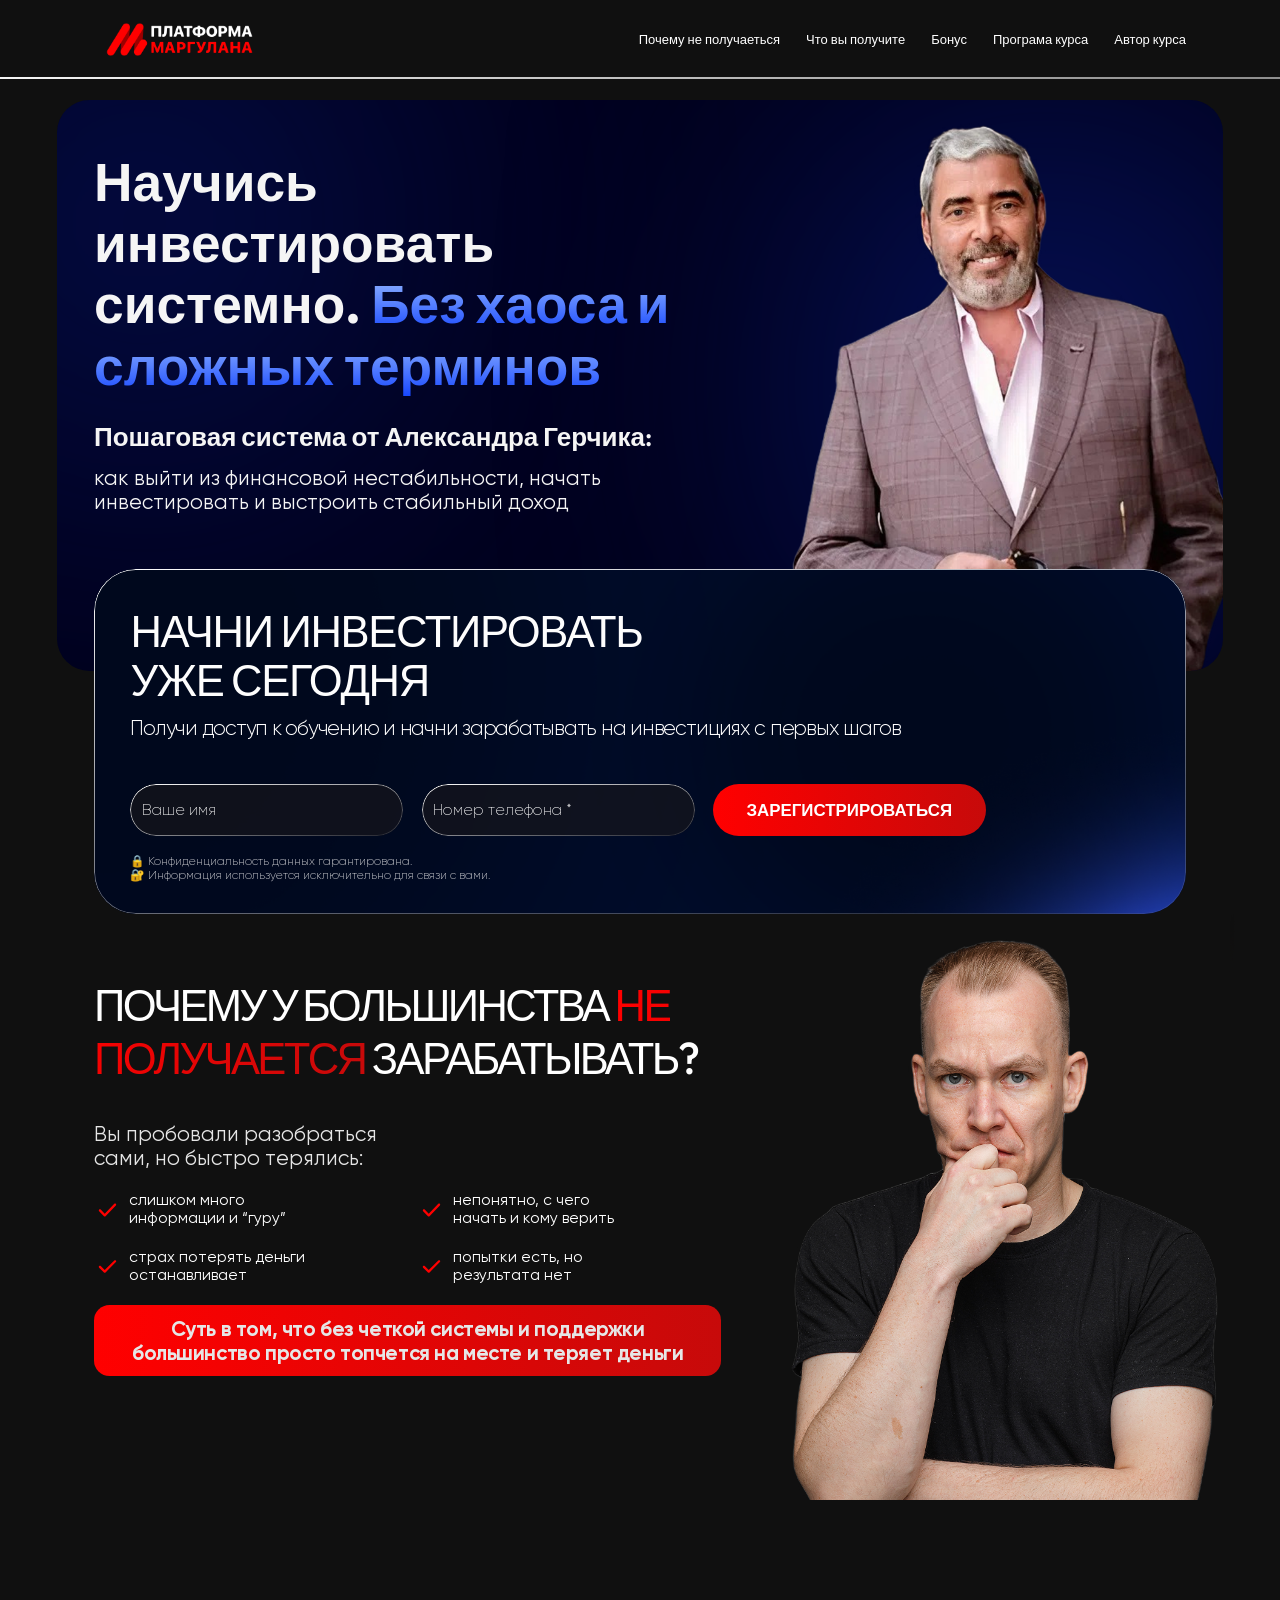
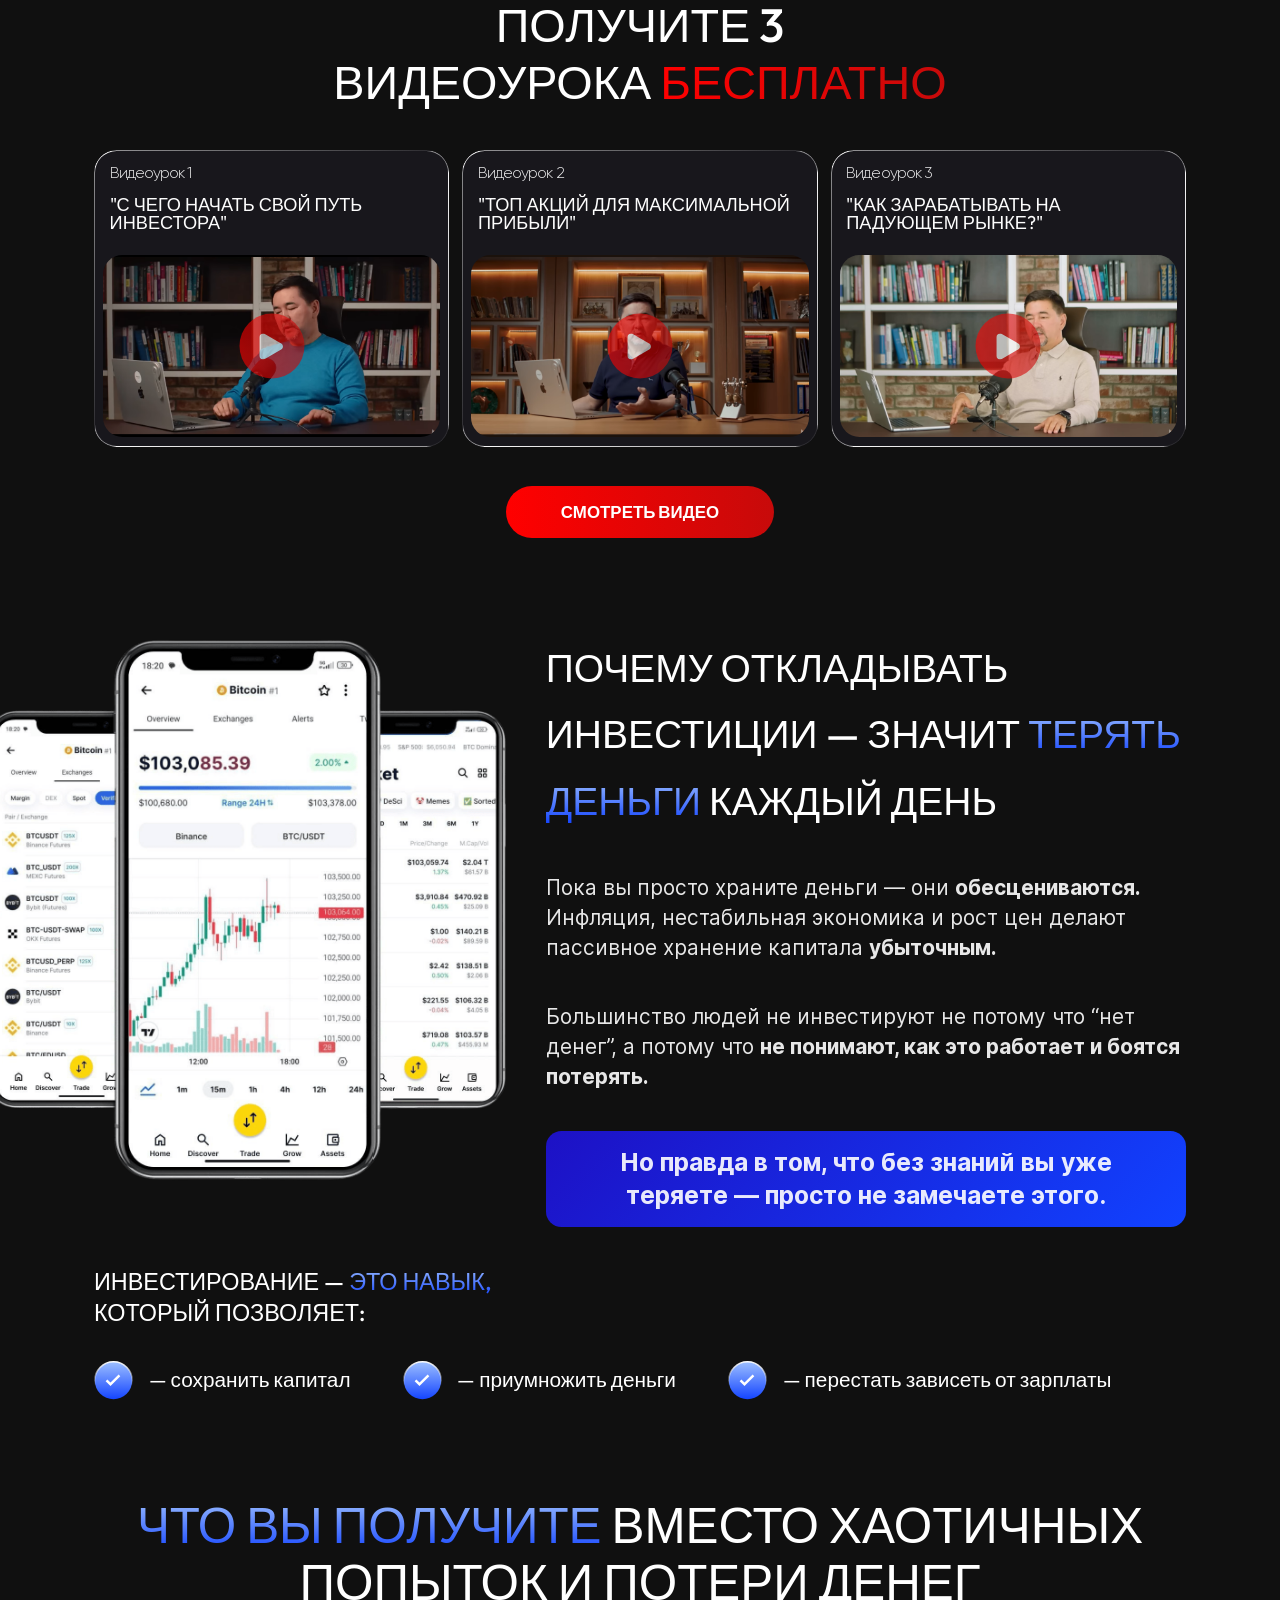
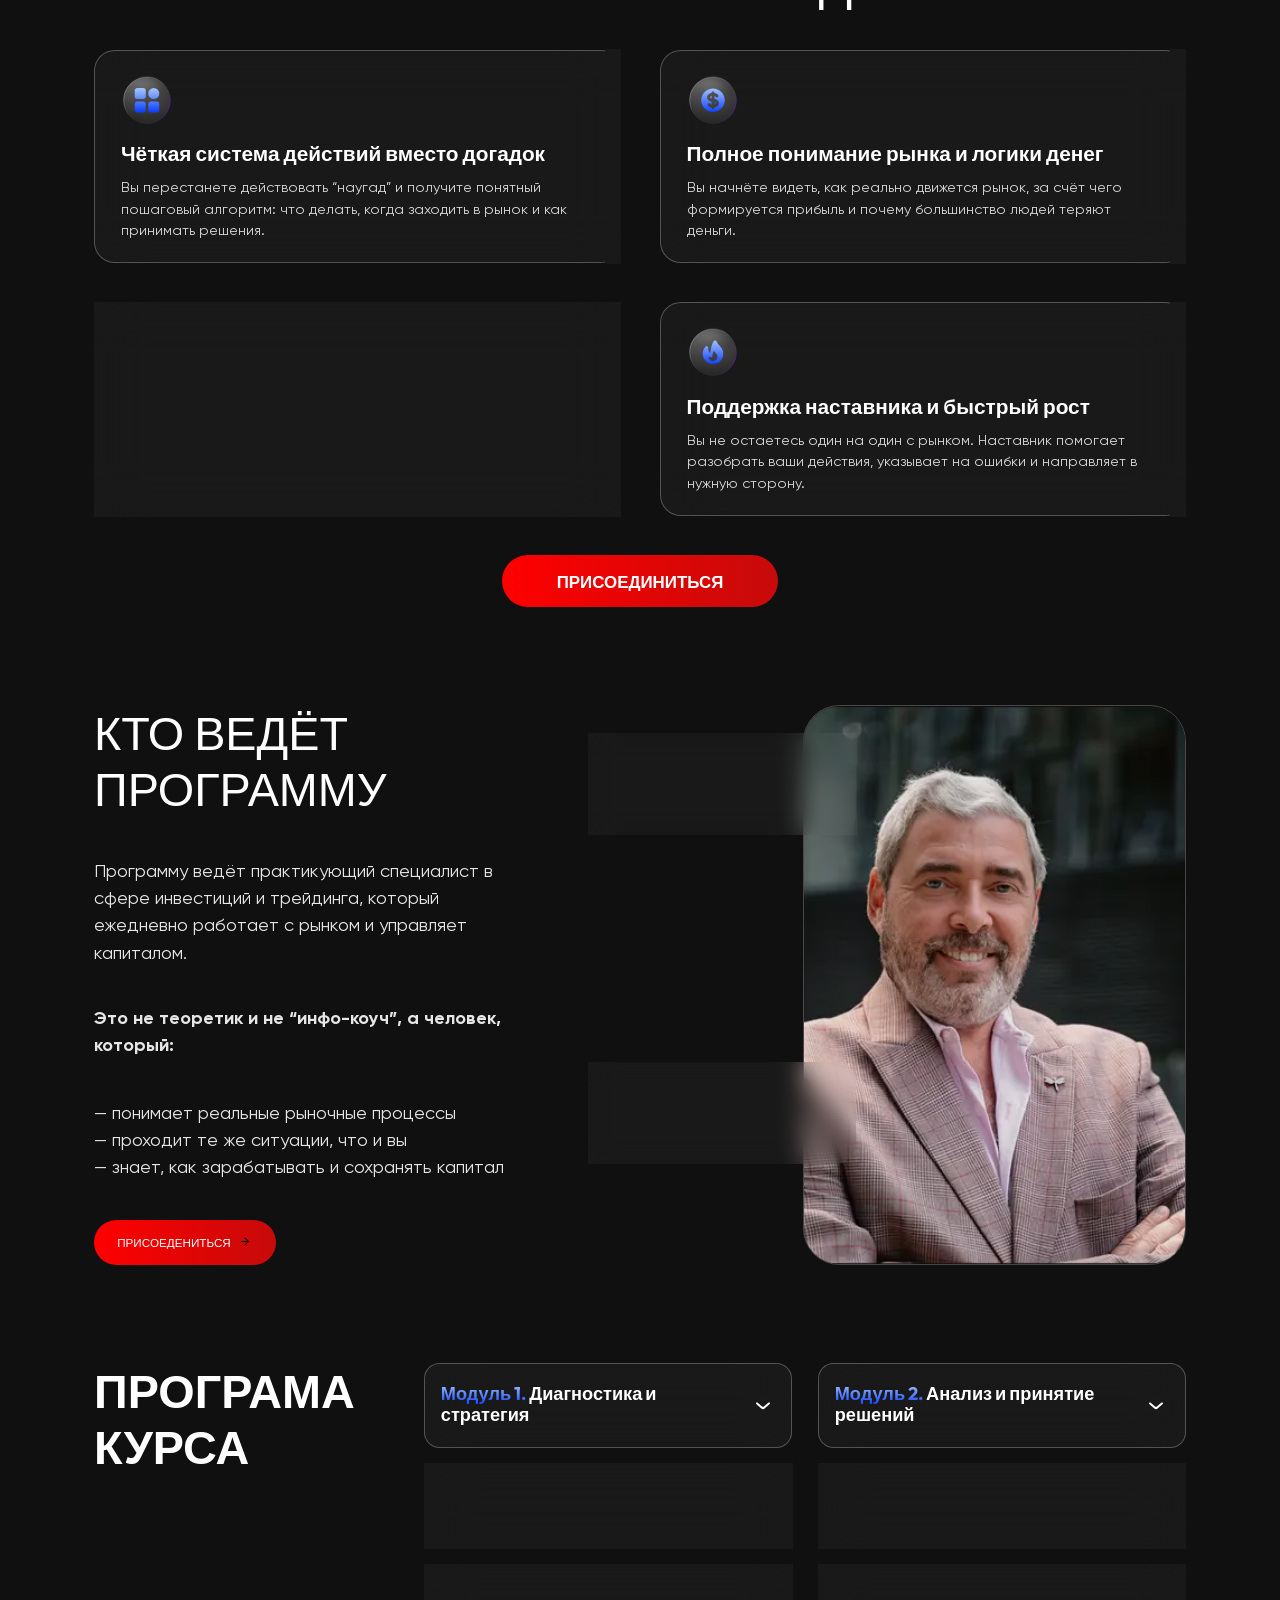
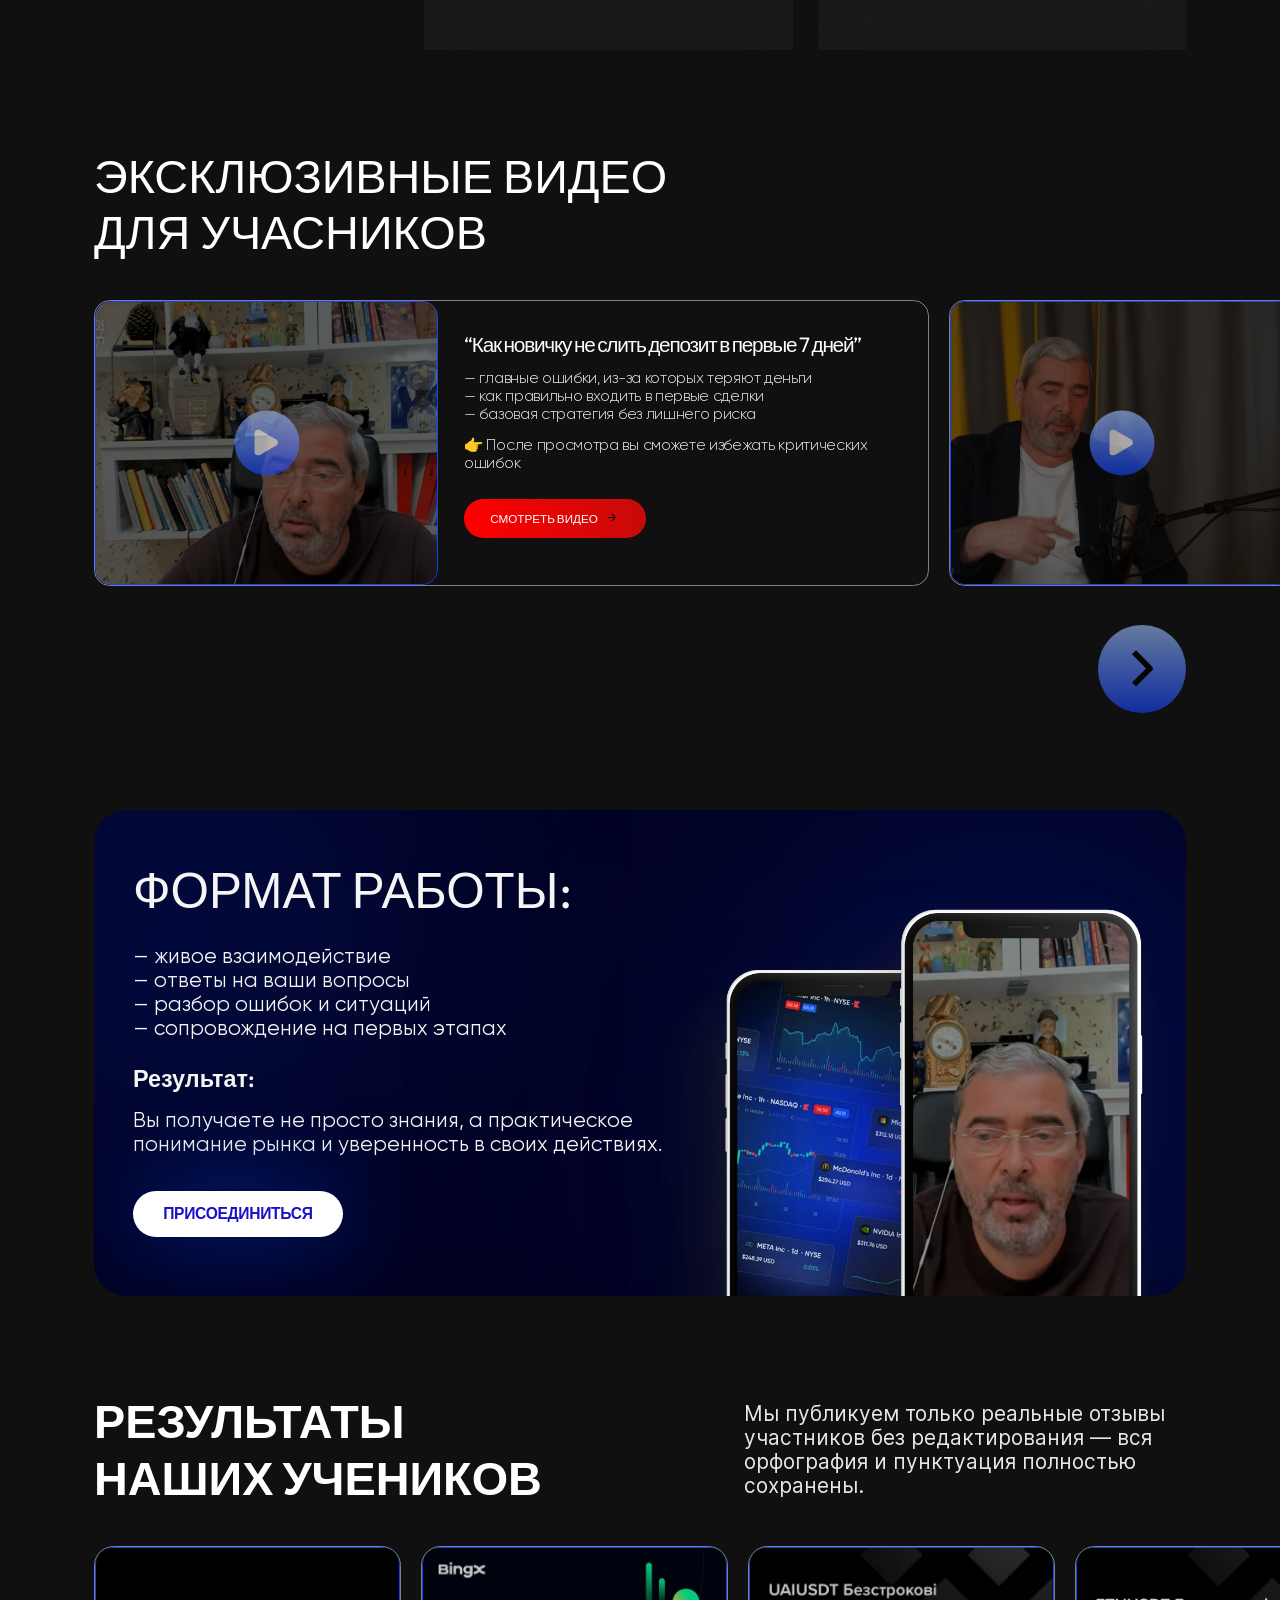
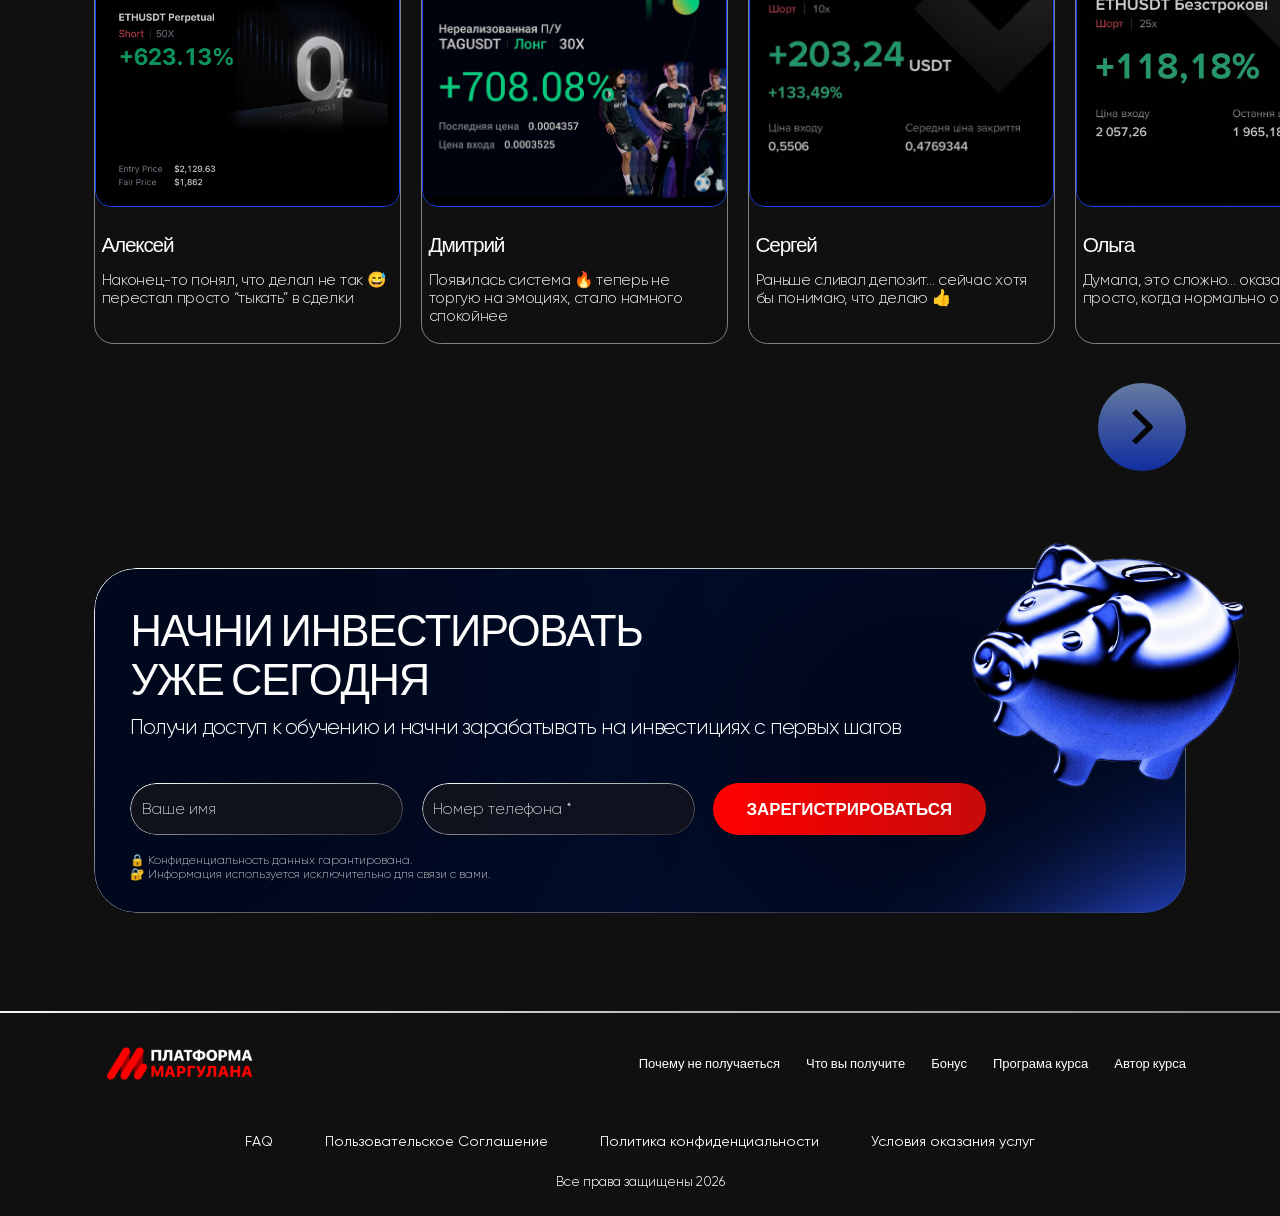
==== commit 98d00296: "people section the end" ====
--- a/index.html
+++ b/index.html
@@ -110,6 +110,52 @@
             </section>
             <!-- Home end -->
 
+            <!-- people -->
+            <section class="people">
+                <div class="container">
+                    <div class="people_text">
+                        <h2 class="section_title">
+                            Почему у большинства <span>не получается</span> зарабатывать?
+                        </h2>
+                        <img src="./assets/images/people_mobile.png" alt="" class="people_img_mobile">
+                        <h3>
+                            Вы пробовали разобраться сами, но быстро терялись:
+                        </h3>
+                        <ul>
+                            <li>
+                                <img src="./assets/images/people_icon.svg" alt="">
+                                <span>
+                                    слишком много информации и “гуру”
+                                </span>
+                            </li>
+                            <li>
+                                <img src="./assets/images/people_icon.svg" alt="">
+                                <span>
+                                    непонятно, с чего начать и кому верить
+                                </span>
+                            </li>
+                            <li>
+                                <img src="./assets/images/people_icon.svg" alt="">
+                                <span>
+                                    страх потерять деньги останавливает
+                                </span>
+                            </li>
+                            <li>
+                                <img src="./assets/images/people_icon.svg" alt="">
+                                <span>
+                                    попытки есть, но результата нет
+                                </span>
+                            </li>
+                        </ul>
+                        <blockquote>
+                            Суть в том, что без четкой системы и поддержки<br> большинство просто топчется на месте и теряет деньги
+                        </blockquote>
+                    </div>
+                    <img class="people_img" src="./assets/images/people_img.png" alt="">
+                </div>
+            </section>
+            <!-- people -->
+
             <!-- system -->
             <section class="system section-top">
                 <div class="container">
--- a/assets/scss/style.css
+++ b/assets/scss/style.css
@@ -444,7 +444,7 @@
 }
 
 .section_title {
-  font-weight: 500;
+  font-weight: 600;
   font-size: 72rem;
   line-height: 121%;
   text-transform: uppercase;
@@ -459,7 +459,7 @@
 }
 @media (max-width: 850px) {
   .section_title {
-    font-size: 32rem;
+    font-size: 28rem;
   }
 }
 
@@ -801,13 +801,141 @@
   }
 }
 
+.people {
+  position: relative;
+  padding: 100rem 0 190rem 0;
+  overflow: hidden;
+}
+@media (max-width: 850px) {
+  .people {
+    padding: 80rem 0 0 0;
+  }
+}
+.people .container {
+  position: relative;
+}
+.people_img {
+  position: absolute;
+  right: -65rem;
+  bottom: -340rem;
+  width: 730rem;
+}
+@media (max-width: 850px) {
+  .people_img {
+    display: none;
+  }
+}
+.people_text {
+  max-width: 965rem;
+}
+.people_text .section_title {
+  font-weight: 500;
+  font-size: 67rem;
+  margin-bottom: 60rem;
+  letter-spacing: -0.06em;
+}
+.people_text .section_title span {
+  display: inline;
+}
+@media (max-width: 850px) {
+  .people_text .section_title {
+    font-size: 28rem;
+    letter-spacing: 0;
+    margin-bottom: 48rem;
+  }
+}
+.people_text h3 {
+  font-family: "Gilroy", sans-serif;
+  font-weight: 400;
+  font-size: 32rem;
+  color: #e6e6e6;
+  max-width: 520rem;
+}
+@media (max-width: 850px) {
+  .people_text h3 {
+    display: none;
+  }
+}
+.people_text .people_img_mobile {
+  display: none;
+}
+@media (max-width: 850px) {
+  .people_text .people_img_mobile {
+    display: block;
+    width: 100%;
+  }
+}
+.people_text ul {
+  display: grid;
+  grid-template-columns: repeat(2, 1fr);
+  gap: 32rem;
+  margin: 32rem 0;
+}
+@media (max-width: 850px) {
+  .people_text ul {
+    grid-template-columns: repeat(1, 1fr);
+    border-radius: 16rem;
+    background: #101010;
+    border: 1rem solid rgb(143, 143, 143);
+    gap: 24rem;
+    margin: 0 0 32rem 0;
+    padding: 12rem;
+  }
+}
+.people_text ul li {
+  display: flex;
+  align-items: center;
+  gap: 12rem;
+}
+.people_text ul img {
+  width: 42rem;
+  height: 42rem;
+  display: flex;
+  flex-shrink: 0;
+}
+.people_text ul span {
+  font-family: "Gilroy", sans-serif;
+  font-weight: 400;
+  font-size: 24rem;
+  color: #FFFFFF;
+  max-width: 280rem;
+}
+@media (max-width: 850px) {
+  .people_text ul span {
+    max-width: 100%;
+    font-size: 18rem;
+  }
+}
+.people_text blockquote {
+  font-family: "Gilroy", sans-serif;
+  font-weight: 700;
+  font-size: 32rem;
+  letter-spacing: -0.02em;
+  text-align: center;
+  color: #e6e6e6;
+  padding: 18rem 32rem;
+  border-radius: 24rem;
+  background: linear-gradient(90deg, #f00 0%, #c70a0a 100%);
+}
+@media (max-width: 850px) {
+  .people_text blockquote {
+    font-size: 20rem;
+  }
+}
+
 .system_head {
   display: flex;
   align-items: center;
   justify-content: center;
   margin-bottom: 60rem;
 }
+@media (max-width: 850px) {
+  .system_head {
+    margin-bottom: 48rem;
+  }
+}
 .system_head .section_title {
+  font-weight: 500;
   max-width: 990rem;
   text-align: center;
 }
@@ -908,7 +1036,7 @@
 }
 @media (max-width: 850px) {
   .system_card h3 {
-    font-size: 28rem;
+    font-size: 18rem;
   }
 }
 .system_card h2 {
@@ -916,6 +1044,11 @@
   font-size: 28rem;
   line-height: 100%;
   color: #FDFDFD;
+}
+@media (max-width: 850px) {
+  .system_card h2 {
+    font-size: 22rem;
+  }
 }
 .system_card img {
   border-radius: 30rem;
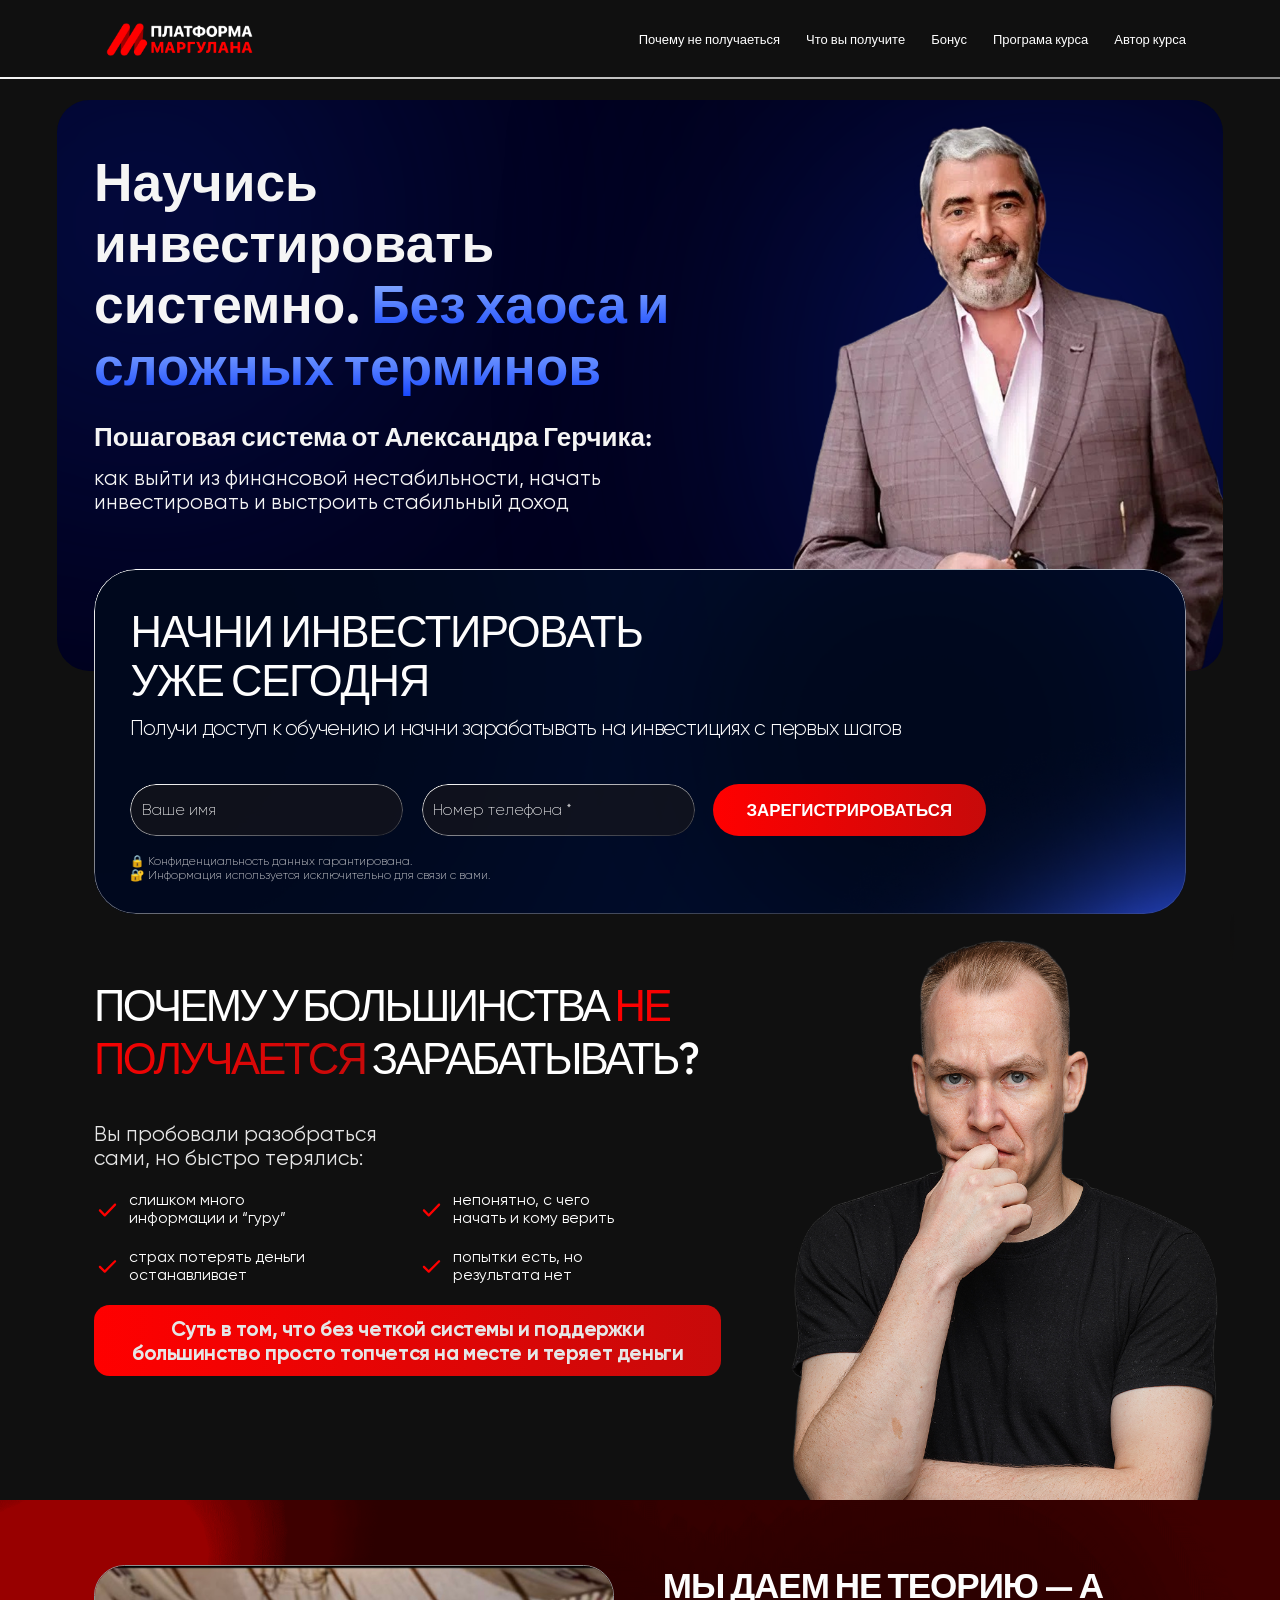
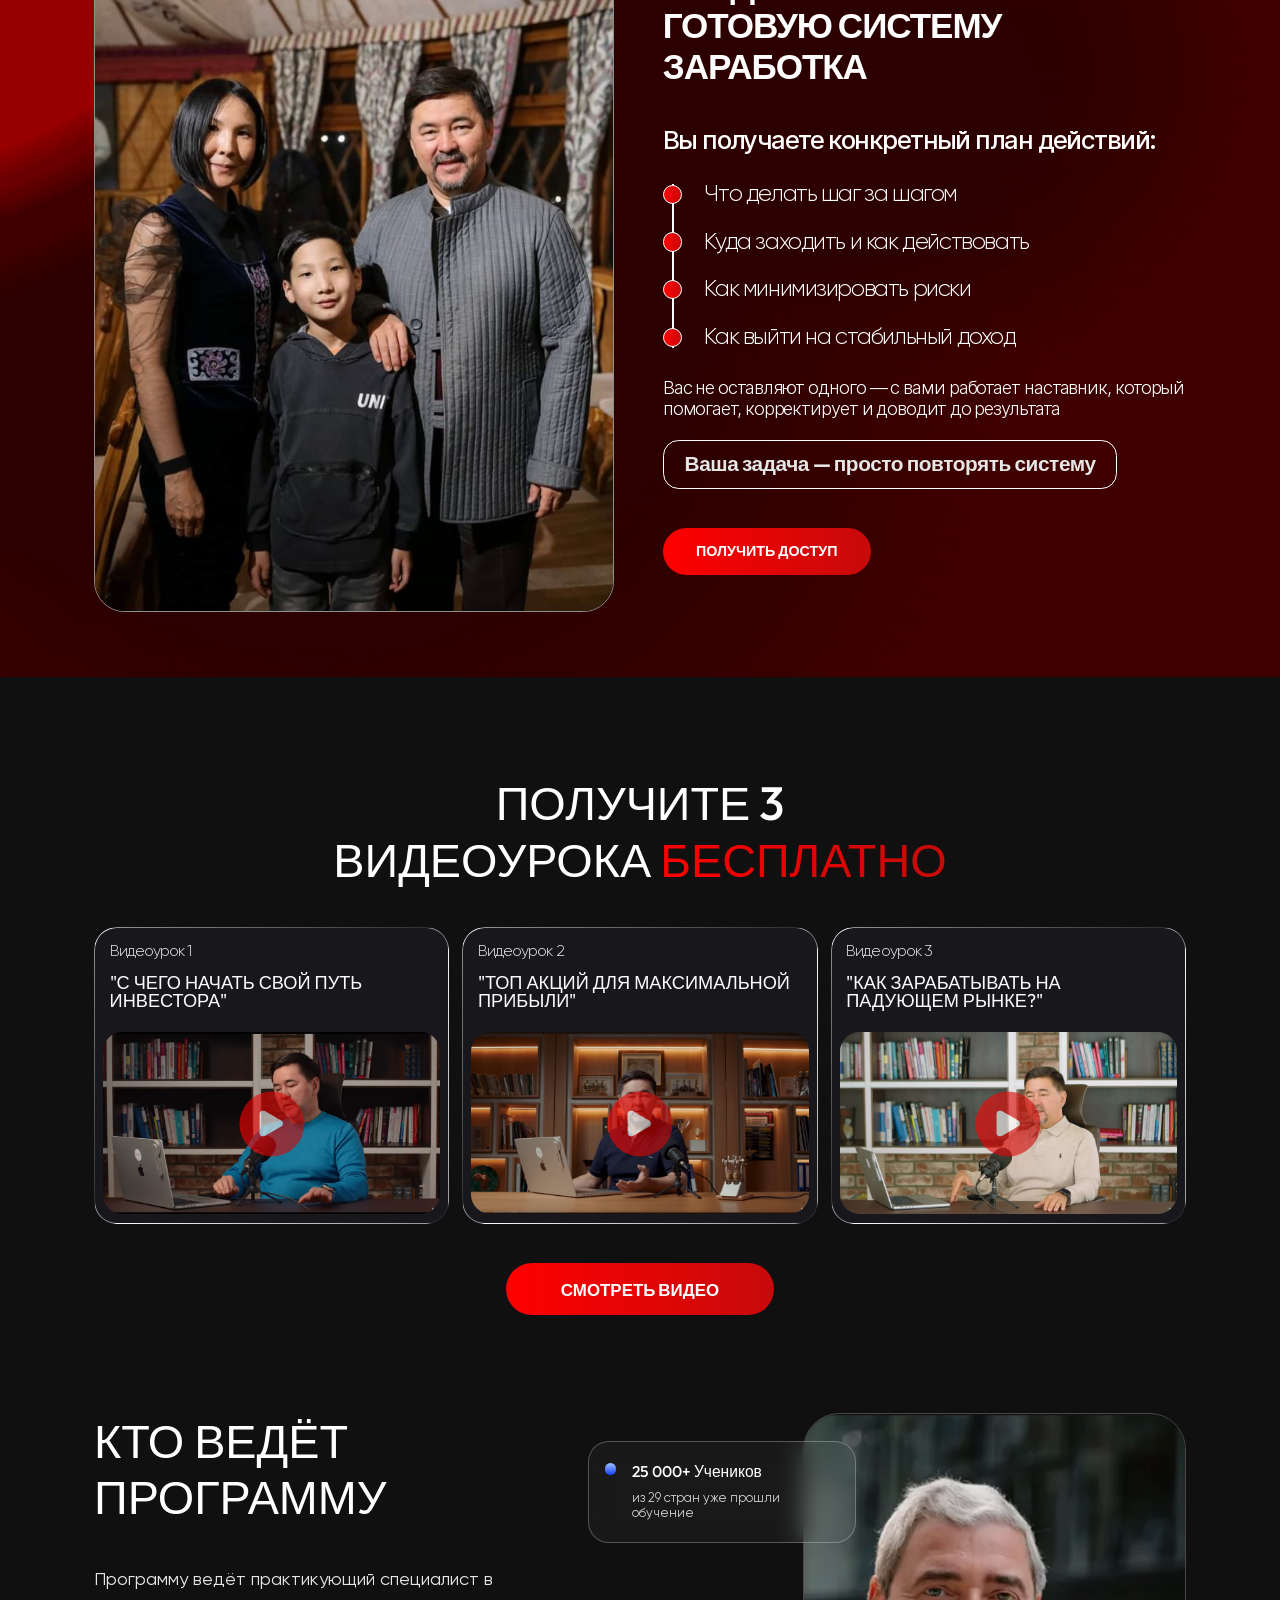
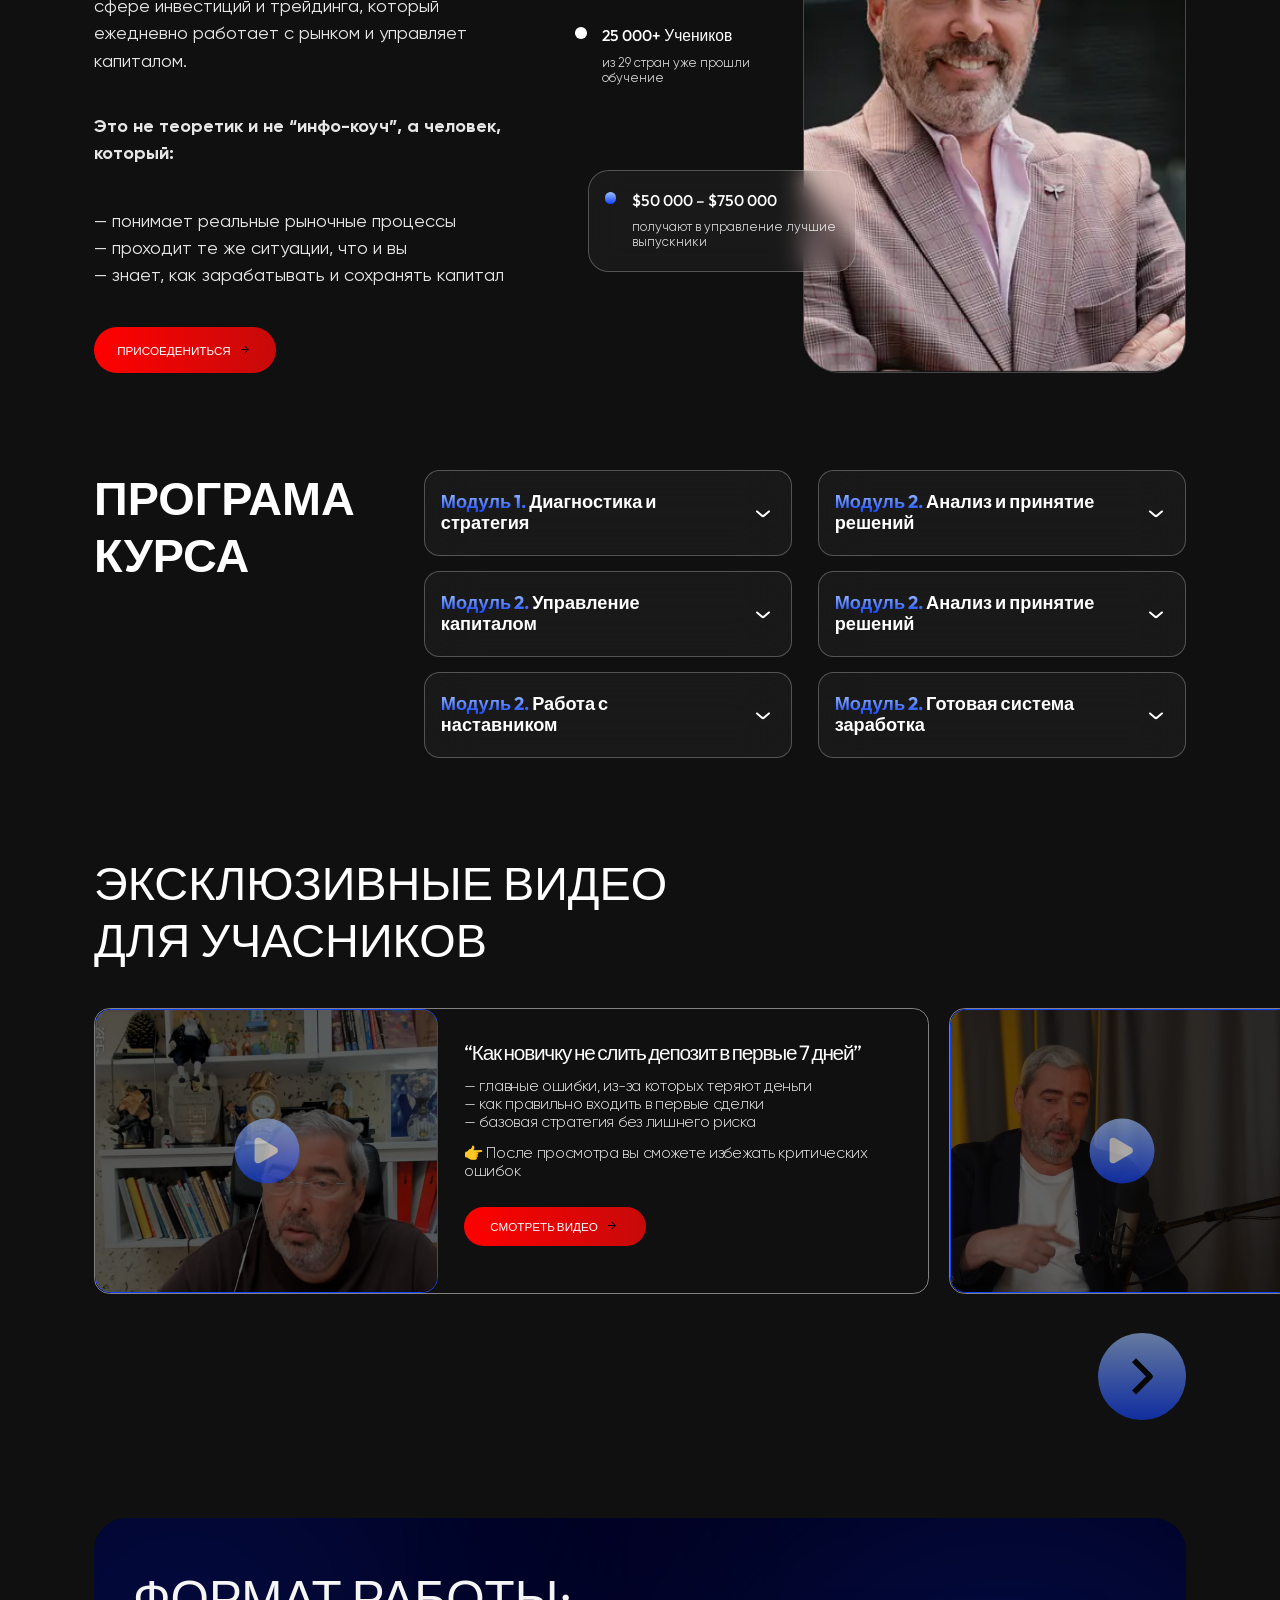
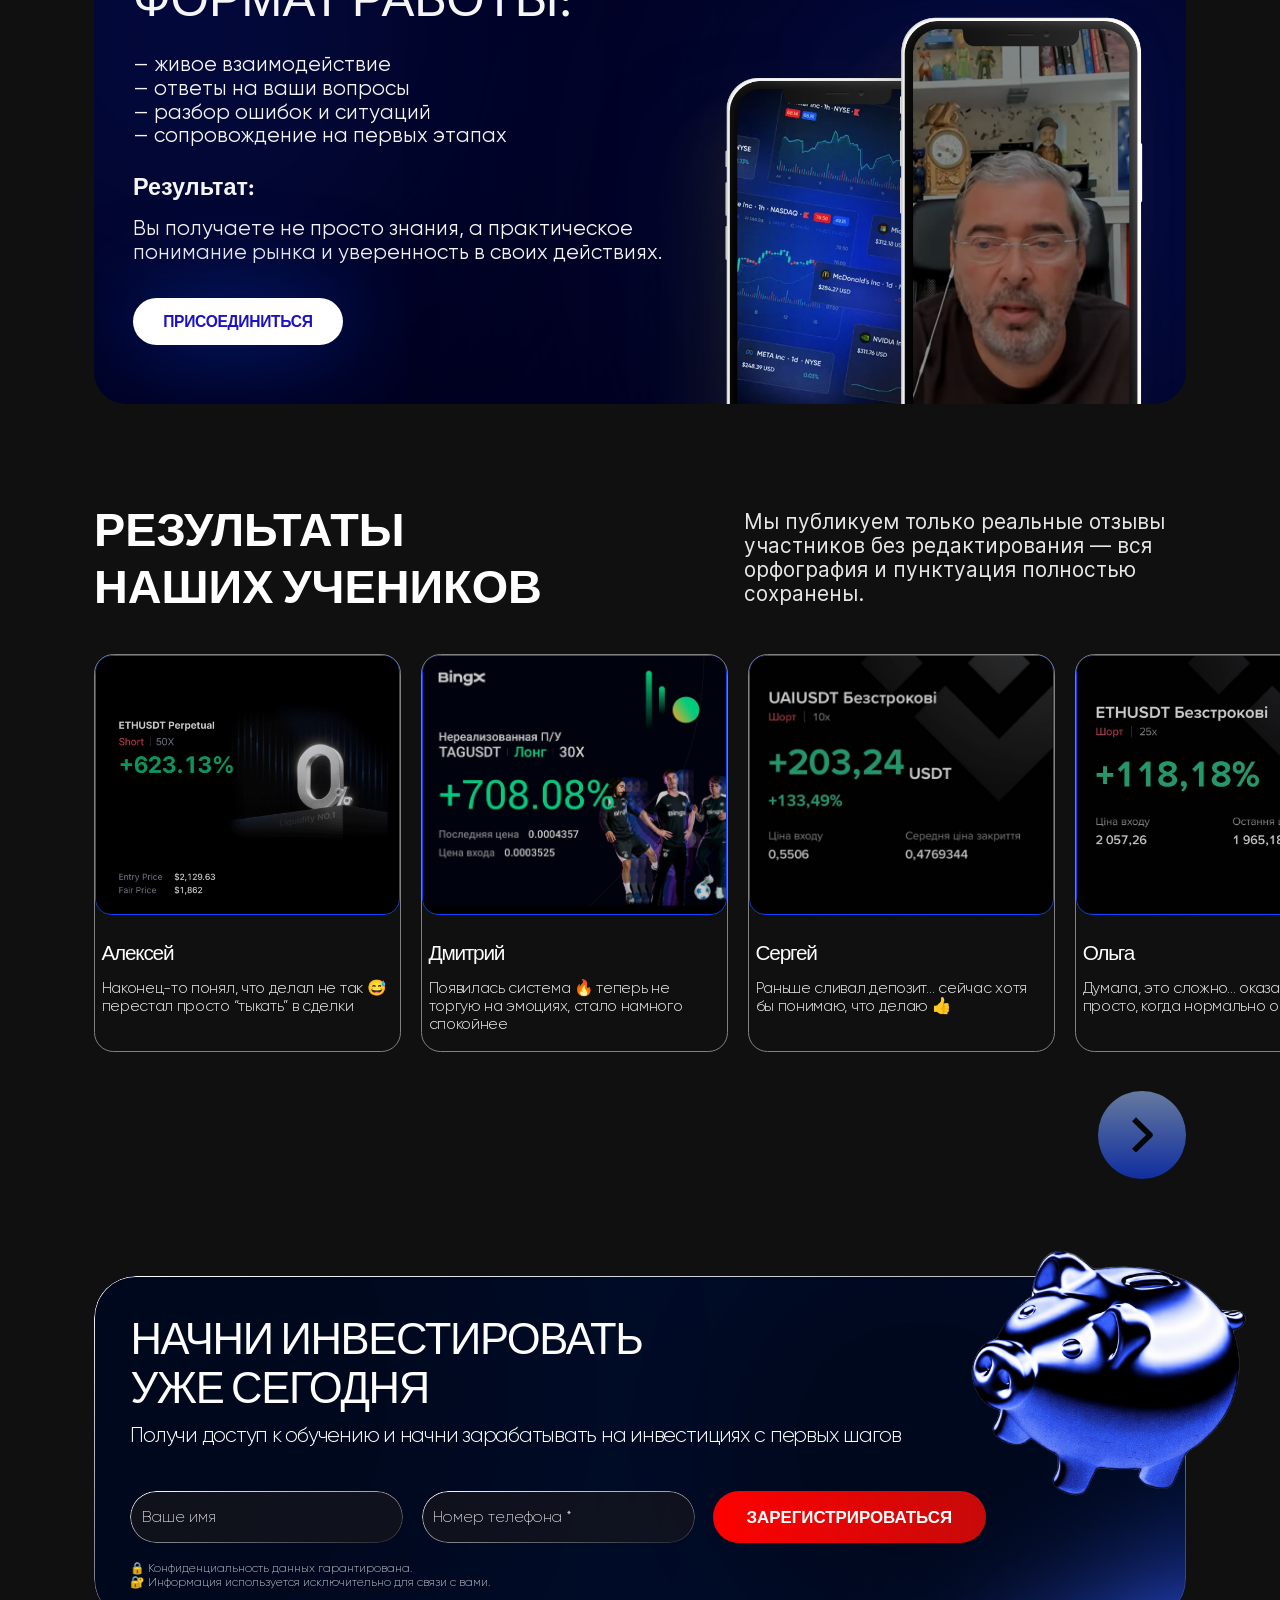
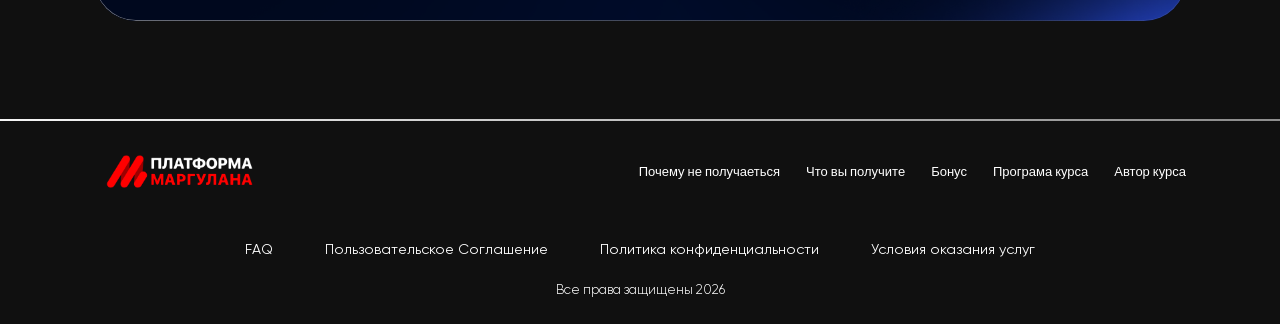
==== commit c7ce9b21: "money section the end" ====
--- a/index.html
+++ b/index.html
@@ -156,6 +156,48 @@
             </section>
             <!-- people -->
 
+            <!-- money -->
+            <section class="money">
+                <div class="container">
+                    <div class="money_img">
+                        <img src="./assets/images/money_img.jpg" alt="">
+                    </div>
+                    <div class="money_text">
+                        <h2>
+                            Мы даем не теорию — а готовую систему заработка
+                        </h2>
+                        <h3>
+                            Вы получаете конкретный план действий:
+                        </h3>
+                        <ul>
+                            <li>
+                                Что делать шаг за шагом
+                            </li>
+                            <li>
+                                Куда заходить и как действовать
+                            </li>
+                            <li>
+                                Как минимизировать риски
+                            </li>
+                            <li>
+                                Как выйти на стабильный доход
+                            </li>
+                        </ul>
+                        <p>
+                            Вас не оставляют одного —
+                            с вами работает наставник, который помогает, корректирует и доводит до результата
+                        </p>
+                        <h4>
+                            Ваша задача — просто повторять систему
+                        </h4>
+                        <button class="btn-blue">
+                            Получить доступ
+                        </button>
+                    </div>
+                </div>
+            </section>
+            <!-- money -->
+
             <!-- system -->
             <section class="system section-top">
                 <div class="container">
@@ -232,111 +274,6 @@
                 </div>
             </section>
             <!-- system -->
-
-            <!-- investing -->
-            <section class="investing section-top">
-                <div class="container">
-                    <div class="investing_top">
-                        <img src="./assets/images/investing_img.png" alt="" class="investing_img">
-                        <div class="investing_text">
-                            <h2>
-                                Почему откладывать инвестиции — значит <span>терять деньги</span> каждый день
-                            </h2>
-                            <p>
-                                Пока вы просто храните деньги — они <b>обесцениваются.</b>
-                                Инфляция, нестабильная экономика и рост цен делают пассивное хранение капитала <b>убыточным.</b>
-                            </p>
-                            <p>
-                                Большинство людей не инвестируют не потому что “нет денег”, а потому что <b>не понимают, как это работает и боятся потерять.</b>
-                            </p>
-                            <blockquote>
-                                Но правда в том, что без знаний вы уже<br> теряете — просто не замечаете этого.
-                            </blockquote>
-                        </div>
-                    </div>
-                    <div class="investing_bottom">
-                        <h3>
-                            Инвестирование — <span>это навык,</span> который позволяет:
-                        </h3>
-                        <div class="investing_blocks">
-                            <div class="investing_block">
-                                <img src="./assets/images/investing_icon.svg" alt="">
-                                <span>
-                                    — сохранить капитал
-                                </span>
-                            </div>
-                            <div class="investing_block">
-                                <img src="./assets/images/investing_icon.svg" alt="">
-                                <span>
-                                    — приумножить деньги
-                                </span>
-                            </div>
-                            <div class="investing_block">
-                                <img src="./assets/images/investing_icon.svg" alt="">
-                                <span>
-                                    — перестать зависеть от зарплаты
-                                </span>
-                            </div>
-                        </div>
-                    </div>
-                </div>
-            </section>
-            <!-- investing -->
-
-            <!-- money -->
-            <section class="money section-top">
-                <div class="container">
-                    <h2>
-                        <span>Что вы получите</span> вместо хаотичных попыток и потери денег
-                    </h2>
-                    <div class="money_in">
-                        <div class="money_block">
-                            <img src="./assets/images/money1.svg" alt="">
-                            <h3>
-                                Чёткая система действий вместо догадок
-                            </h3>
-                            <p>
-                                Вы перестанете действовать “наугад” и получите понятный пошаговый алгоритм: что делать, когда заходить в рынок и как
-                                принимать решения.
-                            </p>
-                        </div>
-                        <div class="money_block">
-                            <img src="./assets/images/money2.svg" alt="">
-                            <h3>
-                                Полное понимание рынка и логики денег
-                            </h3>
-                            <p>
-                                Вы начнёте видеть, как реально движется рынок, за счёт чего формируется прибыль и почему большинство людей теряют
-                                деньги.
-                            </p>
-                        </div>
-                        <div class="money_block">
-                            <img src="./assets/images/money3.svg" alt="">
-                            <h3>
-                                Контроль рисков и защита капитала
-                            </h3>
-                            <p>
-                                Одна из главных причин потерь — отсутствие контроля рисков.
-                                В программе вы научитесь управлять деньгами так, чтобы минимизировать убытки и сохранять депозит.
-                            </p>
-                        </div>
-                        <div class="money_block">
-                            <img src="./assets/images/money4.svg" alt="">
-                            <h3>
-                                Поддержка наставника и быстрый рост
-                            </h3>
-                            <p>
-                                Вы не остаетесь один на один с рынком.
-                                Наставник помогает разобрать ваши действия, указывает на ошибки и направляет в нужную сторону.
-                            </p>
-                        </div>
-                    </div>
-                    <button class="btn-blue">
-                        Присоединиться
-                    </button>
-                </div>
-            </section>
-            <!-- money -->
 
             <!-- program -->
             <section class="program section-top">
--- a/assets/scss/style.css
+++ b/assets/scss/style.css
@@ -1072,256 +1072,195 @@
   }
 }
 
-.investing_top {
+.money {
+  padding: 100rem 0;
+  background-image: url("../images/money_bg.png");
+  background-repeat: no-repeat;
+  background-size: cover;
+}
+@media (max-width: 850px) {
+  .money {
+    padding: 32rem 0;
+    margin: 80rem 0 0 0;
+  }
+}
+.money .container {
+  display: grid;
+  align-items: start;
+  grid-template-columns: repeat(2, 1fr);
+  gap: 70rem;
+}
+@media (max-width: 850px) {
+  .money .container {
+    display: flex;
+    flex-direction: column-reverse;
+  }
+}
+.money_img {
+  overflow: hidden;
+  width: 800rem;
+  border-radius: 47rem;
+  border: 3rem solid rgb(143, 143, 143);
+}
+@media (max-width: 850px) {
+  .money_img {
+    width: 100%;
+    height: 500rem;
+    border-radius: 24rem;
+  }
+}
+@media (max-width: 480px) {
+  .money_img {
+    height: 335rem;
+  }
+}
+.money_img img {
+  width: 100%;
+  height: 100%;
+  -o-object-fit: cover;
+     object-fit: cover;
+  -o-object-position: center;
+     object-position: center;
+}
+@media (max-width: 850px) {
+  .money_img img {
+    -o-object-position: top center;
+       object-position: top center;
+  }
+}
+.money_text h2 {
+  font-weight: 600;
+  font-size: 54rem;
+  letter-spacing: -0.03em;
+  text-transform: uppercase;
+  color: #fdfdfd;
+  margin-bottom: 60rem;
+}
+@media (max-width: 850px) {
+  .money_text h2 {
+    font-size: 28rem;
+    margin-bottom: 48rem;
+  }
+}
+.money_text h3 {
+  font-family: "Inter", sans-serif;
+  font-weight: 500;
+  font-size: 40rem;
+  letter-spacing: -0.06em;
+  color: #fff;
+}
+@media (max-width: 850px) {
+  .money_text h3 {
+    font-size: 24rem;
+  }
+}
+.money_text ul {
+  display: flex;
+  flex-direction: column;
+  gap: 32rem;
+  padding-left: 64rem;
+  margin: 40rem 0;
   position: relative;
 }
 @media (max-width: 850px) {
-  .investing_top {
-    flex-direction: column-reverse;
-  }
-}
-.investing_img {
+  .money_text ul {
+    gap: 24rem;
+    margin: 24rem 0;
+    padding-left: 36rem;
+  }
+}
+.money_text ul::after {
+  content: "";
   position: absolute;
+  left: 14rem;
+  height: calc(100% - 10rem);
   top: 0;
-  left: -186rem;
-  width: 843rem;
-  height: 894rem;
-}
-@media (max-width: 850px) {
-  .investing_img {
-    position: static;
-    width: 100%;
-    height: auto;
-  }
-}
-.investing_text {
-  display: flex;
-  flex-direction: column;
-  gap: 60rem;
-  max-width: 985rem;
-  margin-left: auto;
-}
-@media (max-width: 850px) {
-  .investing_text {
-    gap: 32rem;
-  }
-}
-.investing_text h2 {
-  font-weight: 500;
-  font-size: 60rem;
-  line-height: 170%;
-  text-transform: uppercase;
+  bottom: 0;
+  margin: auto;
+  background: #FFFFFF;
+  width: 3rem;
+}
+@media (max-width: 850px) {
+  .money_text ul::after {
+    height: calc(100% - 20rem);
+  }
+}
+.money_text ul li {
+  font-family: "Gilroy", sans-serif;
+  font-weight: 300;
+  font-size: 36rem;
+  letter-spacing: -0.06em;
   color: #FFFFFF;
-}
-@media (max-width: 850px) {
-  .investing_text h2 {
-    font-size: 28rem;
-  }
-}
-.investing_text h2 span {
-  display: inline;
-  background: linear-gradient(180deg, #9fc1ff 0%, #1142ff 100%);
-  background-clip: text;
-  -webkit-background-clip: text;
-  -webkit-text-fill-color: transparent;
-}
-.investing_text p {
+  position: relative;
+}
+@media (max-width: 850px) {
+  .money_text ul li {
+    font-size: 18rem;
+  }
+}
+.money_text ul li::after {
+  content: "";
+  position: absolute;
+  left: -64rem;
+  top: 0;
+  bottom: 0;
+  margin: auto;
+  width: 27rem;
+  height: 27rem;
+  background: linear-gradient(90deg, #FF0000 0%, #C70A0A 100%);
+  border-radius: 50%;
+  border: 2rem solid #FFFFFF;
+  z-index: 2;
+}
+@media (max-width: 850px) {
+  .money_text ul li::after {
+    width: 24rem;
+    height: 24rem;
+    left: -34rem;
+  }
+}
+.money_text p {
   font-family: "Inter", sans-serif;
-  font-weight: 400;
-  font-size: 32rem;
-  line-height: 144%;
-  color: rgba(255, 255, 255, 0.9);
-}
-.investing_text p b {
-  font-weight: 700;
-}
-@media (max-width: 850px) {
-  .investing_text p {
-    font-size: 18rem;
-  }
-}
-.investing_text blockquote {
-  font-family: "Inter", sans-serif;
-  font-weight: 700;
-  font-size: 38rem;
-  line-height: 132%;
-  text-align: center;
-  color: rgba(255, 255, 255, 0.9);
-  padding: 24rem 10rem;
+  font-weight: 300;
+  font-size: 28rem;
+  letter-spacing: -0.06em;
+  color: #FFFFFF;
+}
+@media (max-width: 850px) {
+  .money_text p {
+    font-size: 20rem;
+  }
+}
+.money_text h4 {
+  padding: 18rem 32rem;
   border-radius: 24rem;
-  background: linear-gradient(134deg, #1d11c5 0%, #1142ff 100%);
-}
-@media (max-width: 850px) {
-  .investing_text blockquote {
-    font-size: 18rem;
-    border-radius: 16rem;
-    padding: 12rem;
-  }
-}
-@media (max-width: 850px) {
-  .investing_text blockquote br {
-    display: none;
-  }
-}
-.investing_bottom {
-  margin-top: 60rem;
-}
-@media (max-width: 850px) {
-  .investing_bottom {
-    margin-top: 24rem;
-  }
-}
-.investing_bottom h3 {
-  font-weight: 500;
-  font-size: 36rem;
-  line-height: 133%;
-  text-transform: uppercase;
-  color: #FFFFFF;
-  margin-bottom: 50rem;
-  max-width: 615rem;
-}
-@media (max-width: 850px) {
-  .investing_bottom h3 {
-    font-size: 32rem;
-    margin-bottom: 40rem;
-  }
-}
-.investing_bottom h3 span {
-  background: linear-gradient(180deg, #9fc1ff 0%, #1142ff 100%);
-  background-clip: text;
-  -webkit-background-clip: text;
-  -webkit-text-fill-color: transparent;
-}
-.investing_blocks {
-  display: flex;
-  align-items: center;
-  gap: 80rem;
-}
-@media (max-width: 850px) {
-  .investing_blocks {
-    gap: 32rem;
-    align-items: start;
-    flex-direction: column;
-  }
-}
-.investing_block {
-  display: flex;
-  align-items: center;
-  gap: 24rem;
-}
-@media (max-width: 850px) {
-  .investing_block {
-    gap: 12rem;
-  }
-}
-.investing_block img {
-  width: 60rem;
-  height: 60rem;
-  display: flex;
-  flex-shrink: 0;
-}
-@media (max-width: 850px) {
-  .investing_block img {
-    width: 32rem;
-    height: 32rem;
-  }
-}
-.investing_block span {
-  font-weight: 400;
-  font-size: 32rem;
-  color: #FFFFFF;
-}
-@media (max-width: 850px) {
-  .investing_block span {
-    font-size: 20rem;
-  }
-}
-
-.money h2 {
-  font-weight: 400;
-  font-size: 76rem;
-  text-transform: uppercase;
-  text-align: center;
-  color: #FFFFFF;
-  margin-bottom: 60rem;
-}
-@media (max-width: 850px) {
-  .money h2 {
-    margin-bottom: 40rem;
-    font-size: 28rem;
-  }
-}
-.money h2 span {
-  background: linear-gradient(180deg, #9fc1ff 0%, #1142ff 100%);
-  background-clip: text;
-  -webkit-background-clip: text;
-  -webkit-text-fill-color: transparent;
-}
-.money_in {
-  display: grid;
-  grid-template-columns: repeat(2, 1fr);
-  gap: 60rem;
-}
-@media (max-width: 850px) {
-  .money_in {
-    gap: 24rem;
-    grid-template-columns: repeat(1, 1fr);
-  }
-}
-.money_block {
-  border: 1px solid rgba(255, 255, 255, 0.26);
-  border-radius: 32rem;
-  padding: 32rem 40rem;
-  backdrop-filter: blur(26.2000007629px);
-  background: rgba(255, 255, 255, 0.04);
-}
-@media (max-width: 850px) {
-  .money_block {
-    padding: 24rem 16rem;
-  }
-}
-.money_block img {
-  width: 80rem;
-  height: 80rem;
-}
-@media (max-width: 850px) {
-  .money_block img {
-    width: 48rem;
-    height: 48rem;
-  }
-}
-.money_block h3 {
+  border: 1rem solid #FFFFFF;
+  font-family: var(--font-family);
   font-weight: 700;
   font-size: 32rem;
-  line-height: 130%;
-  color: #FFFFFF;
-  margin: 24rem 0 16rem 0;
-}
-@media (max-width: 850px) {
-  .money_block h3 {
-    font-size: 20rem;
-  }
-}
-.money_block p {
-  font-family: "Gilroy", sans-serif;
-  font-weight: 400;
+  letter-spacing: -0.02em;
+  text-align: center;
+  color: #e6e6e6;
+  width: -moz-max-content;
+  width: max-content;
+  margin: 32rem 0 60rem 0;
+}
+@media (max-width: 850px) {
+  .money_text h4 {
+    font-size: 24rem;
+    margin: 32rem 0 48rem 0;
+    width: auto;
+  }
+}
+.money_text .btn-blue {
+  width: 320rem;
+  height: 72rem;
   font-size: 22rem;
-  line-height: 150%;
-  color: #d9d9d9;
-}
-@media (max-width: 850px) {
-  .money_block p {
-    font-size: 18rem;
-  }
-}
-.money .btn-blue {
-  display: block;
-  margin: 60rem auto 0 auto;
-}
-@media (max-width: 850px) {
-  .money .btn-blue {
+  padding: 10rem;
+}
+@media (max-width: 850px) {
+  .money_text .btn-blue {
     width: 100%;
-    margin-top: 40rem;
   }
 }
 
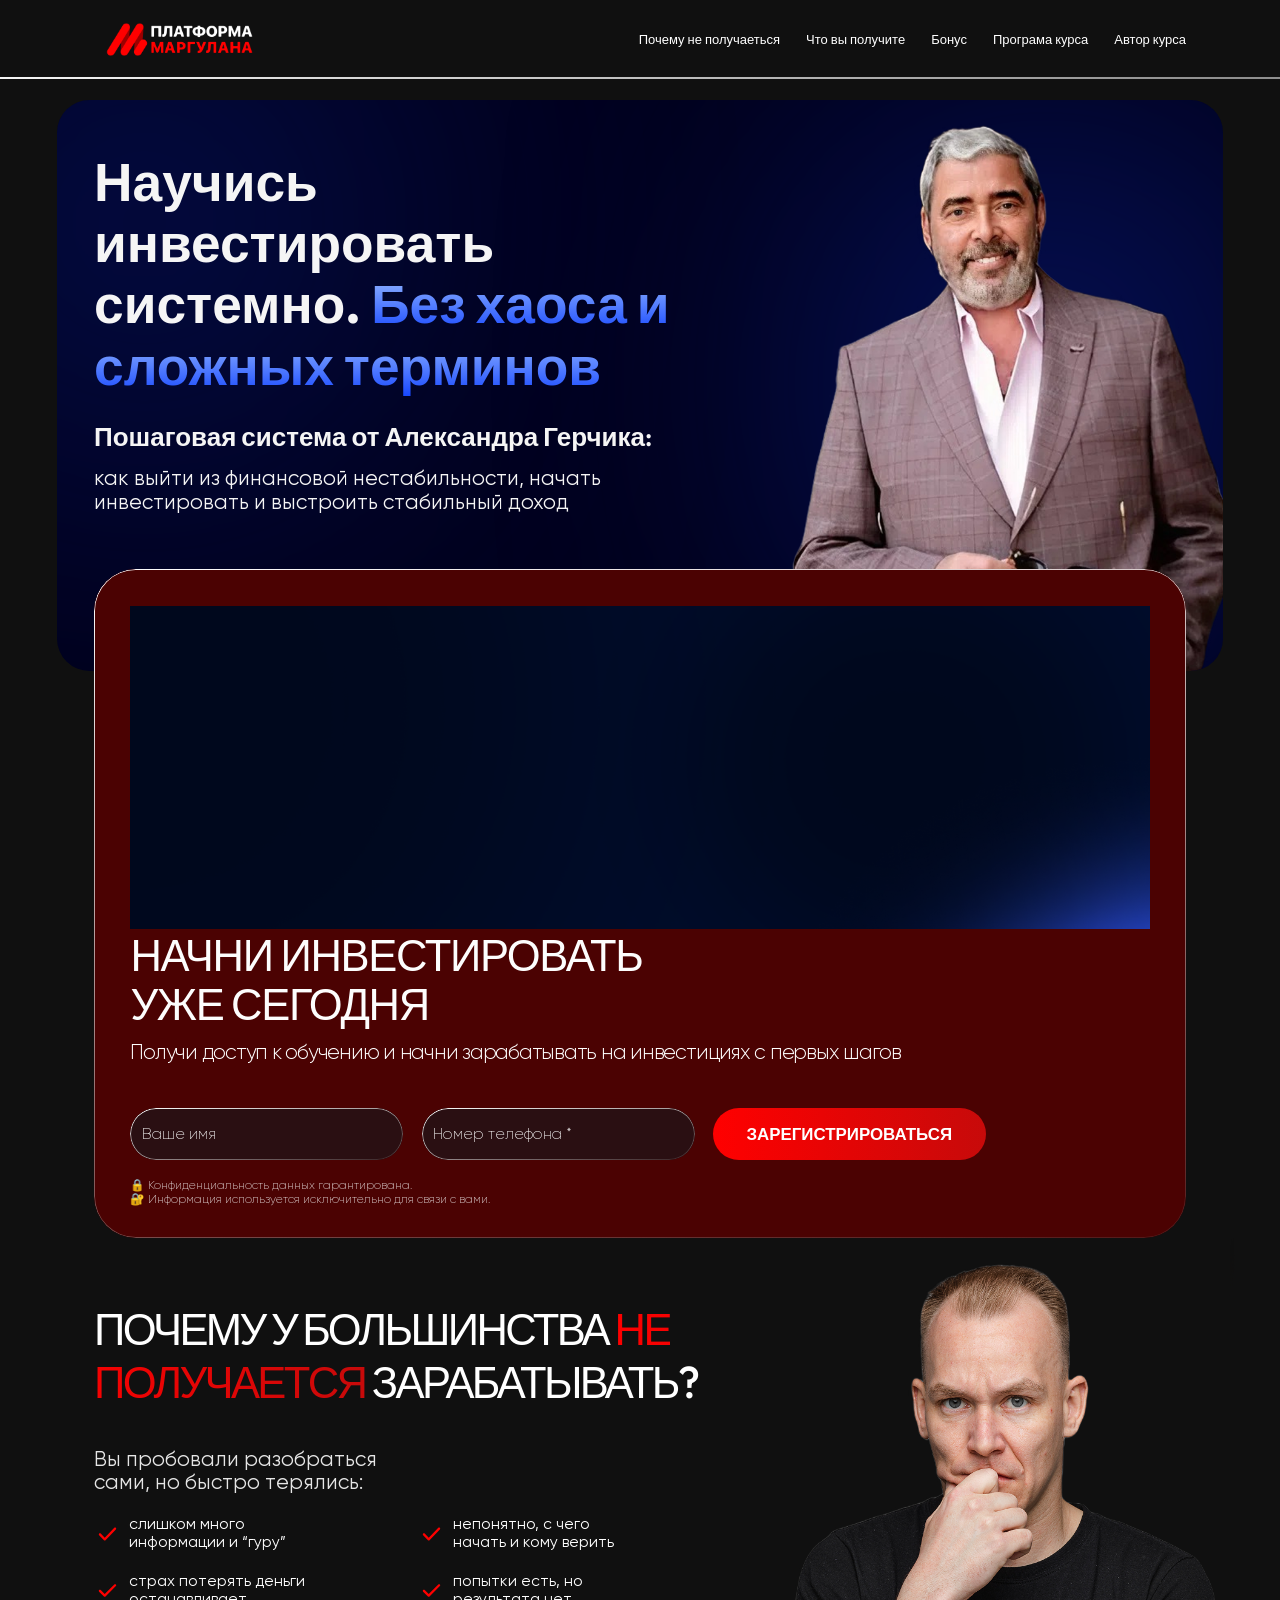
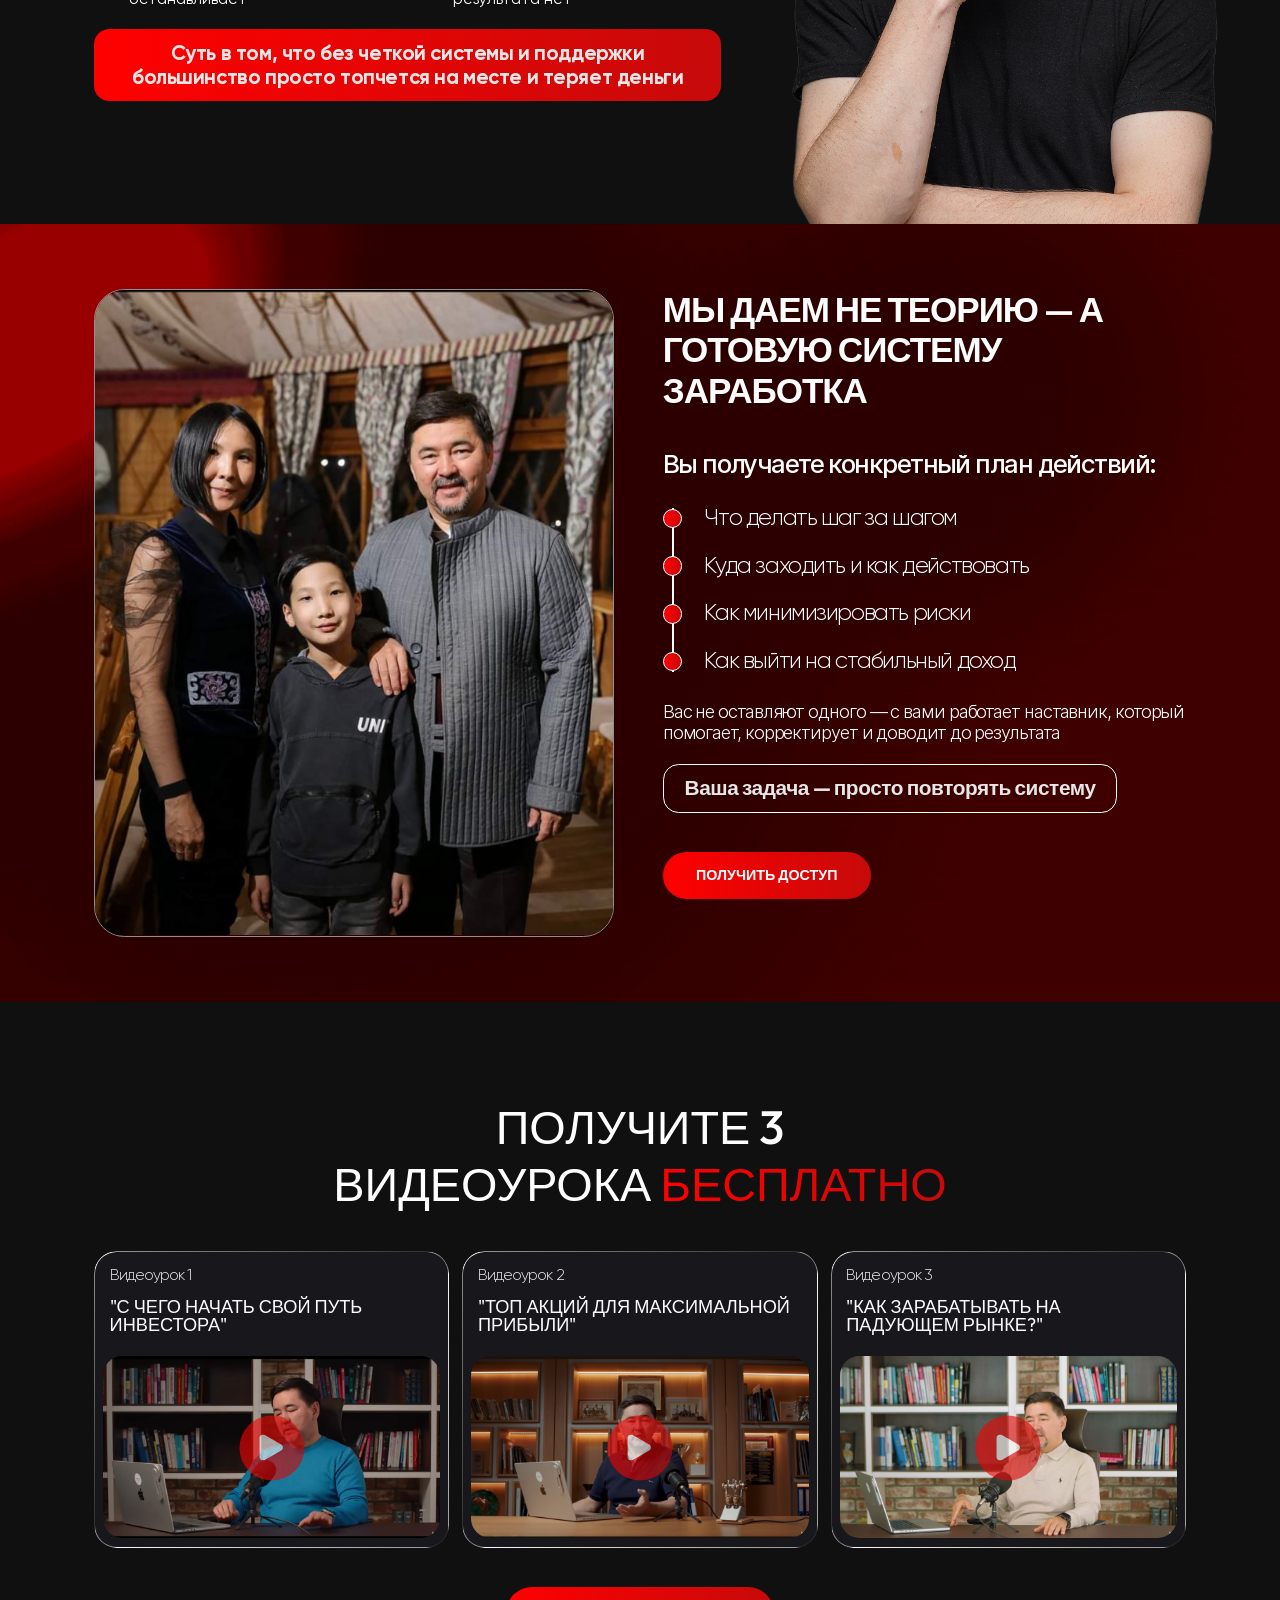
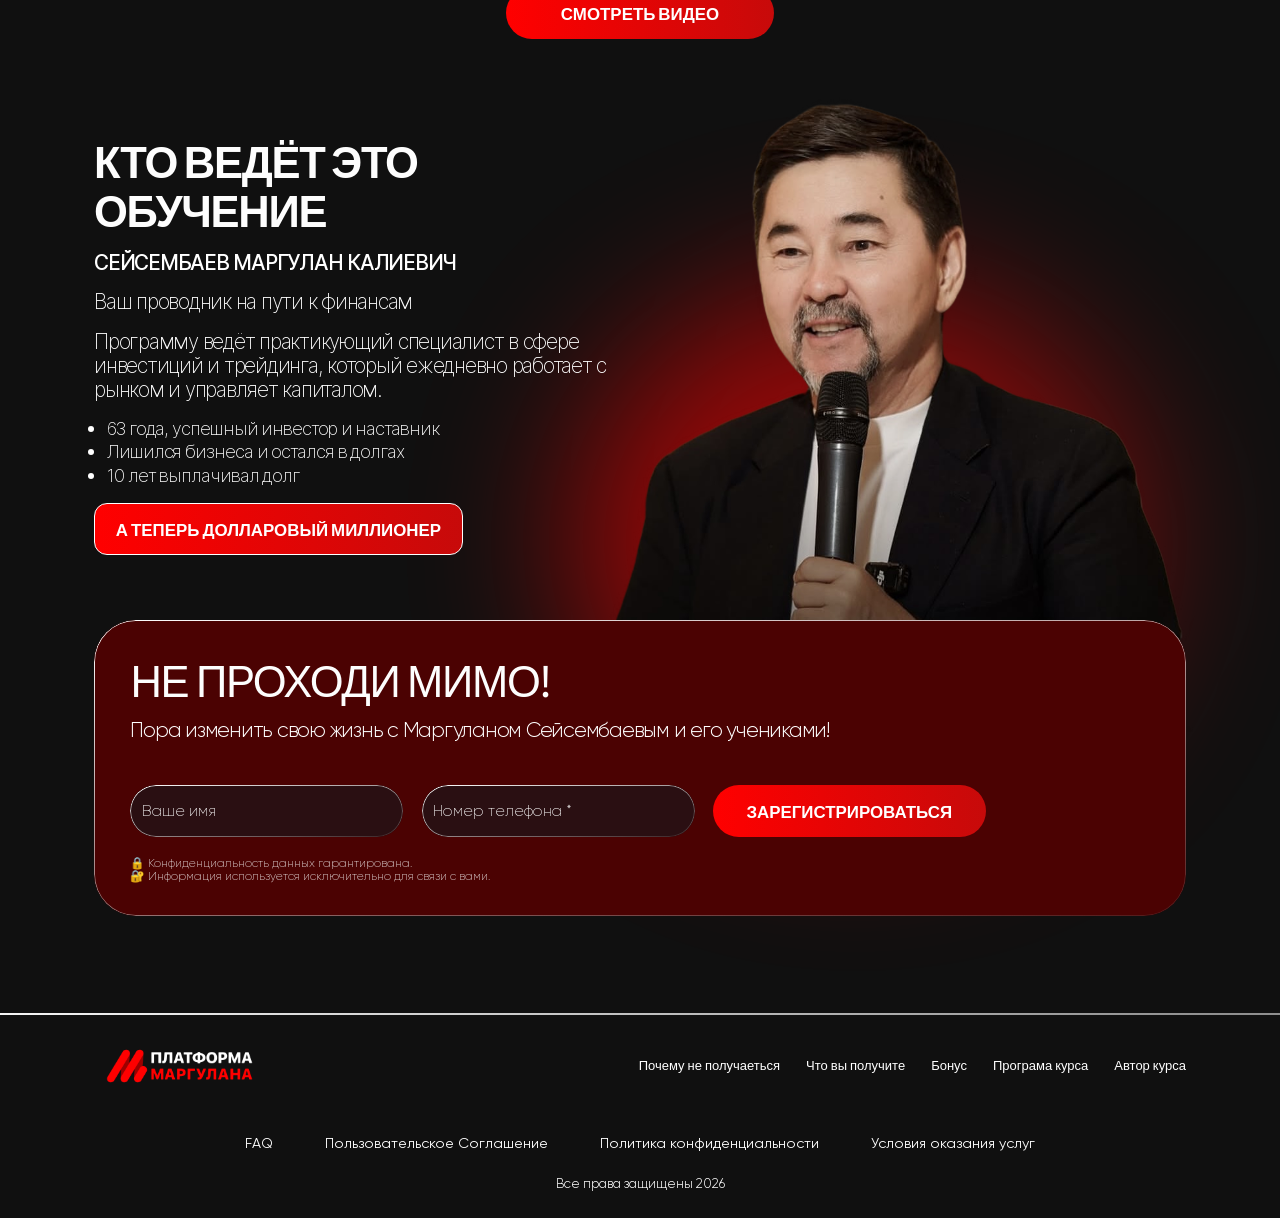
==== commit 47c7831b: "contact section the end" ====
--- a/index.html
+++ b/index.html
@@ -275,448 +275,51 @@
             </section>
             <!-- system -->
 
-            <!-- program -->
-            <section class="program section-top">
+            <!-- contact -->
+            <section class="contact">
                 <div class="container">
-                    <div class="program_text">
-                        <h2 class="section_title">
-                            Кто ведёт программу
+                    <div class="contact_text">
+                        <h2>
+                            Кто ведёт это обучение
                         </h2>
+                        <p>
+                            <b>
+                                СЕЙСЕМБАЕВ МАРГУЛАН КАЛИЕВИЧ
+                            </b>
+                        </p>
+                        <p>
+                            Ваш проводник на пути к финансам
+                        </p>
                         <p>
                             Программу ведёт практикующий специалист в сфере инвестиций и трейдинга, который ежедневно работает с рынком и управляет
                             капиталом.
                         </p>
-                        <h3>
-                            Это не теоретик и не “инфо-коуч”, а человек, который:
-                        </h3>
                         <ul>
                             <li>
-                                — понимает реальные рыночные процессы
-                            </li>
-                            <li>
-                                — проходит те же ситуации, что и вы
-                            </li>
-                            <li>
-                                — знает, как зарабатывать и сохранять капитал
+                                63 года, успешный инвестор и наставник
+                            </li>
+                            <li>
+                                Лишился бизнеса и остался в долгах
+                            </li>
+                            <li>
+                                10 лет выплачивал долг
                             </li>
                         </ul>
                         <button class="btn-blue">
-                            <span>
-                                ПРИСОЕДЕНИТЬСЯ
-                            </span>
-                            <svg width="34" height="34" viewBox="0 0 34 34" fill="none" xmlns="http://www.w3.org/2000/svg">
-                                <mask id="mask0_31_32" style="mask-type:alpha" maskUnits="userSpaceOnUse" x="0" y="0" width="34" height="34">
-                                    <rect x="16.9706" width="24" height="24" transform="rotate(45 16.9706 0)" fill="#D9D9D9" />
-                                </mask>
-                                <g mask="url(#mask0_31_32)">
-                                    <path
-                                        d="M8.76812 17.2536L8.76812 15.2737H22.3446L16.2635 9.19261L17.6777 7.7784L26.163 16.2637L17.6777 24.749L16.2635 23.3347L22.3446 17.2536L8.76812 17.2536Z"
-                                        fill="black" />
-                                </g>
-                            </svg>
+                            А теперь долларовый миллионер
                         </button>
                     </div>
-                    <div class="program_img">
-                        <img src="./assets/images/program_img.png" alt="">
-                        <div class="program_img-text">
-                            <div class="program_block">
-                                <div class="circle"></div>
-                                <div class="text">
-                                    <h3>
-                                        25 000+ учеников
-                                    </h3>
-                                    <p>
-                                        из 29 стран уже прошли обучение
-                                    </p>
-                                </div>
-                            </div>
-                            <div class="program_block transparent">
-                                <div class="circle"></div>
-                                <div class="text">
-                                    <h3>
-                                        25 000+ учеников
-                                    </h3>
-                                    <p>
-                                        из 29 стран уже прошли обучение
-                                    </p>
-                                </div>
-                            </div>
-                            <div class="program_block">
-                                <div class="circle"></div>
-                                <div class="text">
-                                    <h3>
-                                        $50 000 – $750 000
-                                    </h3>
-                                    <p>
-                                        получают в управление лучшие выпускники
-                                    </p>
-                                </div>
-                            </div>
-                        </div>
-                    </div>
-                    <h2 class="section_title mobile_title">
-                        Кто ведёт программу
-                    </h2>
-                </div>
-            </section>
-            <!-- program -->
-
-            <!-- faq -->
-            <section class="faq section-top">
-                <div class="container">
-                    <h2 class="section_title">
-                        ПРОГРАМА
-                        КУРСА
-                    </h2>
-                    <div class="modules">
-                        <div class="modules_item">
-                            <div class="modules_header">
-                                <h3><span>Модуль 1.</span> Диагностика и стратегия</h3>
-                                <div class="modules_icon">
-                                    <svg width="42" height="37" viewBox="0 0 42 37">
-                                        <path
-                                            d="M9.94701 14.8172C9.26636 15.4131 9.26636 16.3792 9.94701 16.9751L18.2584 24.2444C19.7929 25.5864 22.0836 25.5859 23.6174 24.2431L31.9255 16.9696C32.6062 16.3737 32.6062 15.4075 31.9255 14.8117C31.2449 14.2158 30.1413 14.2158 29.4607 14.8117L22.2732 21.1041C21.5061 21.7757 20.3602 21.7757 19.593 21.1041L12.4118 14.8172C11.7312 14.2213 10.6277 14.2213 9.94701 14.8172Z"
-                                            fill="white" />
-                                    </svg>
-                                </div>
-                            </div>
-                            <div class="modules_body">
-                                <p>Контент модуля 1...</p>
-                            </div>
-                        </div>
-                        <div class="modules_item">
-                            <div class="modules_header">
-                                <h3><span>Модуль 2.</span> Анализ и принятие решений</h3>
-                                <div class="modules_icon">
-                                    <svg width="42" height="37" viewBox="0 0 42 37">
-                                        <path
-                                            d="M9.94701 14.8172C9.26636 15.4131 9.26636 16.3792 9.94701 16.9751L18.2584 24.2444C19.7929 25.5864 22.0836 25.5859 23.6174 24.2431L31.9255 16.9696C32.6062 16.3737 32.6062 15.4075 31.9255 14.8117C31.2449 14.2158 30.1413 14.2158 29.4607 14.8117L22.2732 21.1041C21.5061 21.7757 20.3602 21.7757 19.593 21.1041L12.4118 14.8172C11.7312 14.2213 10.6277 14.2213 9.94701 14.8172Z"
-                                            fill="white" />
-                                    </svg>
-                                </div>
-                            </div>
-                            <div class="modules_body">
-                                <p>Контент модуля 2...</p>
-                            </div>
-                        </div>
-                        <div class="modules_item">
-                            <div class="modules_header">
-                                <h3><span>Модуль 2.</span> Управление капиталом</h3>
-                                <div class="modules_icon">
-                                    <svg width="42" height="37" viewBox="0 0 42 37">
-                                        <path
-                                            d="M9.94701 14.8172C9.26636 15.4131 9.26636 16.3792 9.94701 16.9751L18.2584 24.2444C19.7929 25.5864 22.0836 25.5859 23.6174 24.2431L31.9255 16.9696C32.6062 16.3737 32.6062 15.4075 31.9255 14.8117C31.2449 14.2158 30.1413 14.2158 29.4607 14.8117L22.2732 21.1041C21.5061 21.7757 20.3602 21.7757 19.593 21.1041L12.4118 14.8172C11.7312 14.2213 10.6277 14.2213 9.94701 14.8172Z"
-                                            fill="white" />
-                                    </svg>
-                                </div>
-                            </div>
-                            <div class="modules_body">
-                                <p>Контент модуля 2...</p>
-                            </div>
-                        </div>
-                        <div class="modules_item">
-                            <div class="modules_header">
-                                <h3><span>Модуль 2.</span> Анализ и принятие решений</h3>
-                                <div class="modules_icon">
-                                    <svg width="42" height="37" viewBox="0 0 42 37">
-                                        <path
-                                            d="M9.94701 14.8172C9.26636 15.4131 9.26636 16.3792 9.94701 16.9751L18.2584 24.2444C19.7929 25.5864 22.0836 25.5859 23.6174 24.2431L31.9255 16.9696C32.6062 16.3737 32.6062 15.4075 31.9255 14.8117C31.2449 14.2158 30.1413 14.2158 29.4607 14.8117L22.2732 21.1041C21.5061 21.7757 20.3602 21.7757 19.593 21.1041L12.4118 14.8172C11.7312 14.2213 10.6277 14.2213 9.94701 14.8172Z"
-                                            fill="white" />
-                                    </svg>
-                                </div>
-                            </div>
-                            <div class="modules_body">
-                                <p>Контент модуля 2...</p>
-                            </div>
-                        </div>
-                        <div class="modules_item">
-                            <div class="modules_header">
-                                <h3><span>Модуль 2.</span> Работа с наставником</h3>
-                                <div class="modules_icon">
-                                    <svg width="42" height="37" viewBox="0 0 42 37">
-                                        <path
-                                            d="M9.94701 14.8172C9.26636 15.4131 9.26636 16.3792 9.94701 16.9751L18.2584 24.2444C19.7929 25.5864 22.0836 25.5859 23.6174 24.2431L31.9255 16.9696C32.6062 16.3737 32.6062 15.4075 31.9255 14.8117C31.2449 14.2158 30.1413 14.2158 29.4607 14.8117L22.2732 21.1041C21.5061 21.7757 20.3602 21.7757 19.593 21.1041L12.4118 14.8172C11.7312 14.2213 10.6277 14.2213 9.94701 14.8172Z"
-                                            fill="white" />
-                                    </svg>
-                                </div>
-                            </div>
-                            <div class="modules_body">
-                                <p>Контент модуля 2...</p>
-                            </div>
-                        </div>
-                        <div class="modules_item">
-                            <div class="modules_header">
-                                <h3><span>Модуль 2.</span> Готовая система заработка</h3>
-                                <div class="modules_icon">
-                                    <svg width="42" height="37" viewBox="0 0 42 37">
-                                        <path
-                                            d="M9.94701 14.8172C9.26636 15.4131 9.26636 16.3792 9.94701 16.9751L18.2584 24.2444C19.7929 25.5864 22.0836 25.5859 23.6174 24.2431L31.9255 16.9696C32.6062 16.3737 32.6062 15.4075 31.9255 14.8117C31.2449 14.2158 30.1413 14.2158 29.4607 14.8117L22.2732 21.1041C21.5061 21.7757 20.3602 21.7757 19.593 21.1041L12.4118 14.8172C11.7312 14.2213 10.6277 14.2213 9.94701 14.8172Z"
-                                            fill="white" />
-                                    </svg>
-                                </div>
-                            </div>
-                            <div class="modules_body">
-                                <p>Контент модуля 2...</p>
-                            </div>
-                        </div>
-                    </div>
-                </div>
-            </section>
-            <!-- faq -->
-
-            <!-- video -->
-            <section class="video section-top">
-                <div class="container">
-                    <h2 class="section_title">
-                        ЭКСКЛЮЗИВНЫЕ ВИДЕО ДЛЯ УЧАСНИКОВ
-                    </h2>
-                    <div class="swiper swiperVideo">
-                        <div class="swiper-wrapper">
-                            <div class="swiper-slide">
-                                <div class="video_block">
-                                    <div class="video_block-img">
-                                        <img src="./assets/images/video1.png" alt="">
-                                        <button class="play">
-                                            <svg width="34" height="37" viewBox="0 0 34 37" fill="none" xmlns="http://www.w3.org/2000/svg">
-                                                <path
-                                                    d="M30.75 14.1005C34.0833 16.025 34.0833 20.8363 30.75 22.7608L7.50001 36.1842C4.16668 38.1087 -1.86964e-06 35.7031 -1.7014e-06 31.8541L-5.27886e-07 5.00728C-3.59641e-07 1.15828 4.16667 -1.24736 7.5 0.677141L30.75 14.1005Z"
-                                                    fill="white" />
-                                            </svg>
-                                        </button>
-                                    </div>
-                                    <div class="video_block-text">
-                                        <h3>
-                                            “Как новичку не слить депозит в первые 7 дней”
-                                        </h3>
-                                        <ul>
-                                            <li>
-                                                — главные ошибки, из-за которых теряют деньги
-                                            </li>
-                                            <li>
-                                                — как правильно входить в первые сделки
-                                            </li>
-                                            <li>
-                                                — базовая стратегия без лишнего риска
-                                            </li>
-                                        </ul>
-                                        <p>
-                                            👉 После просмотра вы сможете избежать критических ошибок
-                                        </p>
-                                        <button class="btn-blue">
-                                            <span>
-                                                СМОТРЕТЬ ВИДЕО
-                                            </span>
-                                            <svg width="34" height="34" viewBox="0 0 34 34" fill="none" xmlns="http://www.w3.org/2000/svg">
-                                                <mask id="mask0_31_32" style="mask-type:alpha" maskUnits="userSpaceOnUse" x="0" y="0" width="34" height="34">
-                                                    <rect x="16.9706" width="24" height="24" transform="rotate(45 16.9706 0)" fill="#D9D9D9" />
-                                                </mask>
-                                                <g mask="url(#mask0_31_32)">
-                                                    <path
-                                                        d="M8.76812 17.2536L8.76812 15.2737H22.3446L16.2635 9.19261L17.6777 7.7784L26.163 16.2637L17.6777 24.749L16.2635 23.3347L22.3446 17.2536L8.76812 17.2536Z"
-                                                        fill="black" />
-                                                </g>
-                                            </svg>
-                                        </button>
-                                    </div>
-                                </div>
-                            </div>
-                            <div class="swiper-slide">
-                                <div class="video_block">
-                                    <div class="video_block-img">
-                                        <img src="./assets/images/video2.png" alt="">
-                                        <button class="play">
-                                            <svg width="34" height="37" viewBox="0 0 34 37" fill="none" xmlns="http://www.w3.org/2000/svg">
-                                                <path
-                                                    d="M30.75 14.1005C34.0833 16.025 34.0833 20.8363 30.75 22.7608L7.50001 36.1842C4.16668 38.1087 -1.86964e-06 35.7031 -1.7014e-06 31.8541L-5.27886e-07 5.00728C-3.59641e-07 1.15828 4.16667 -1.24736 7.5 0.677141L30.75 14.1005Z"
-                                                    fill="white" />
-                                            </svg>
-                                        </button>
-                                    </div>
-                                    <div class="video_block-text">
-                                        <h3>
-                                            “Как новичку не слить депозит в первые 7 дней”
-                                        </h3>
-                                        <ul>
-                                            <li>
-                                                — главные ошибки, из-за которых теряют деньги
-                                            </li>
-                                            <li>
-                                                — как правильно входить в первые сделки
-                                            </li>
-                                            <li>
-                                                — базовая стратегия без лишнего риска
-                                            </li>
-                                        </ul>
-                                        <p>
-                                            👉 После просмотра вы сможете избежать критических ошибок
-                                        </p>
-                                        <button class="btn-blue">
-                                            <span>
-                                                СМОТРЕТЬ ВИДЕО
-                                            </span>
-                                            <svg width="34" height="34" viewBox="0 0 34 34" fill="none" xmlns="http://www.w3.org/2000/svg">
-                                                <mask id="mask0_31_32" style="mask-type:alpha" maskUnits="userSpaceOnUse" x="0" y="0" width="34" height="34">
-                                                    <rect x="16.9706" width="24" height="24" transform="rotate(45 16.9706 0)" fill="#D9D9D9" />
-                                                </mask>
-                                                <g mask="url(#mask0_31_32)">
-                                                    <path
-                                                        d="M8.76812 17.2536L8.76812 15.2737H22.3446L16.2635 9.19261L17.6777 7.7784L26.163 16.2637L17.6777 24.749L16.2635 23.3347L22.3446 17.2536L8.76812 17.2536Z"
-                                                        fill="black" />
-                                                </g>
-                                            </svg>
-                                        </button>
-                                    </div>
-                                </div>
-                            </div>
-                        </div>
-                        <div class="video_btns">
-                            <button class="video_prev btn">
-                                <img src="./assets/images/next_btn.svg" alt="">
-                            </button>
-                            <button class="video_next btn">
-                                <img src="./assets/images/next_btn.svg" alt="">
-                            </button>
-                        </div>
-                    </div>
-                </div>
-            </section>
-            <!-- video -->
-
-            <!-- work_format -->
-            <section class="work_format section-top">
-                <div class="container">
-                    <div class="work_format_in">
+                    <div class="contact_img">
                         <div class="circle"></div>
-                        <div class="circle_two"></div>
-                        <div class="work_format_text">
-                            <h2>
-                                Формат работы:
-                            </h2>
-                            <ul>
-                                <li>
-                                    — живое взаимодействие
-                                </li>
-                                <li>
-                                    — ответы на ваши вопросы
-                                </li>
-                                <li>
-                                    — разбор ошибок и ситуаций
-                                </li>
-                                <li>
-                                    — сопровождение на первых этапах
-                                </li>
-                            </ul>
-                            <h3>
-                                Результат:
-                            </h3>
-                            <p>
-                                Вы получаете не просто знания, а практическое понимание рынка и уверенность в своих действиях.
-                            </p>
-                            <button class="btn-white">
-                                Присоединиться
-                            </button>
-                        </div>
-                        <img src="./assets/images/work_format_img.png" alt="" class="work_format_img">
-                    </div>
-                </div>
-            </section>
-            <!-- work_format -->
-
-            <!-- results -->
-            <section class="results section-top">
-                <div class="container">
-                    <div class="results_head">
-                        <h2 class="section_title">
-                            Результаты наших учеников
-                        </h2>
-                        <p>
-                            Мы публикуем только реальные отзывы участников без редактирования — вся орфография и пунктуация полностью сохранены.
-                        </p>
-                    </div>
-                    <div class="swiper swiperResults">
-                        <div class="swiper-wrapper">
-                            <div class="swiper-slide">
-                                <div class="results_block">
-                                    <div class="results_block-img">
-                                        <img src="./assets/images/results1.jpg" alt="">
-                                    </div>
-                                    <div class="results_block-text">
-                                        <h3>
-                                            Алексей
-                                        </h3>
-                                        <p>
-                                            Наконец-то понял, что делал не так 😅 перестал просто “тыкать” в сделки
-                                        </p>
-                                    </div>
-                                </div>
-                            </div>
-                            <div class="swiper-slide">
-                                <div class="results_block">
-                                    <div class="results_block-img">
-                                        <img src="./assets/images/results2.jpg" alt="">
-                                    </div>
-                                    <div class="results_block-text">
-                                        <h3>
-                                            Дмитрий
-                                        </h3>
-                                        <p>
-                                            Появилась система 🔥 теперь не торгую на эмоциях, стало намного спокойнее
-                                        </p>
-                                    </div>
-                                </div>
-                            </div>
-                            <div class="swiper-slide">
-                                <div class="results_block">
-                                    <div class="results_block-img">
-                                        <img src="./assets/images/results3.png" alt="">
-                                    </div>
-                                    <div class="results_block-text">
-                                        <h3>
-                                            Сергей
-                                        </h3>
-                                        <p>
-                                            Раньше сливал депозит… сейчас хотя бы понимаю, что делаю 👍
-                                        </p>
-                                    </div>
-                                </div>
-                            </div>
-                            <div class="swiper-slide">
-                                <div class="results_block">
-                                    <div class="results_block-img">
-                                        <img src="./assets/images/results4.jpg" alt="">
-                                    </div>
-                                    <div class="results_block-text">
-                                        <h3>
-                                            Ольга
-                                        </h3>
-                                        <p>
-                                            Думала, это сложно… оказалось — просто, когда нормально объясняют 😊
-                                        </p>
-                                    </div>
-                                </div>
-                            </div>
-                        </div>
-                        <div class="results_btns">
-                            <button class="btn_prev btn">
-                                <img src="./assets/images/next_btn.svg" alt="">
-                            </button>
-                            <button class="btn_next btn">
-                                <img src="./assets/images/next_btn.svg" alt="">
-                            </button>
-                        </div>
-                    </div>
-                </div>
-            </section>
-            <!-- results -->
-
-            <!-- contact -->
-            <section class="contact section-top">
-                <div class="container">
-                    <img src="./assets/images/contact_img.png" alt="" class="contact_img">
+                        <img src="./assets/images/contact_img.png" alt="">
+                    </div>
                     <div class="contact-form">
-                        <img src="./assets/images/contact-form-bg.png" alt="" class="contact-form__bg">
-                        <h3>Начни инвестировать<br> уже сегодня</h3>
-                        <h4>Получи доступ к обучению и начни зарабатывать на инвестициях с первых шагов</h4>
+                        <h3>
+                            НЕ ПРОХОДИ МИМО!
+                        </h3>
+                        <h4>
+                            Пора изменить свою жизнь с Маргуланом Сейсембаевым и его учениками!
+                        </h4>
                         <div class="form-group">
                             <div class="form-inp">
                                 <input type="text" placeholder="Ваше имя">
--- a/assets/scss/style.css
+++ b/assets/scss/style.css
@@ -582,6 +582,11 @@
   padding: 20rem 0;
   position: relative;
 }
+@media (max-width: 850px) {
+  .header {
+    padding: 12rem 0;
+  }
+}
 .header::before {
   content: "";
   position: absolute;
@@ -599,6 +604,12 @@
 .header_logo {
   width: 263rem;
   height: 82rem;
+}
+@media (max-width: 850px) {
+  .header_logo {
+    width: 128rem;
+    height: 40rem;
+  }
 }
 .header_logo img {
   width: 100%;
@@ -637,8 +648,8 @@
   color: #0c31ab;
 }
 .header .burger {
-  width: 55rem;
-  height: 55rem;
+  width: 40rem;
+  height: 40rem;
   display: none;
   position: relative;
   z-index: 4;
@@ -1264,608 +1275,6 @@
   }
 }
 
-.program .container {
-  display: flex;
-  justify-content: space-between;
-}
-@media (max-width: 850px) {
-  .program .container {
-    flex-direction: column-reverse;
-    gap: 30rem;
-  }
-}
-.program .mobile_title {
-  display: none;
-}
-@media (max-width: 850px) {
-  .program .mobile_title {
-    display: block;
-  }
-}
-.program_text {
-  max-width: 660rem;
-  display: flex;
-  flex-direction: column;
-  gap: 60rem;
-}
-@media (max-width: 850px) {
-  .program_text {
-    max-width: 100%;
-    gap: 40rem;
-  }
-}
-.program_text .section_title {
-  font-weight: 400;
-}
-@media (max-width: 850px) {
-  .program_text .section_title {
-    display: none;
-  }
-}
-.program_text p, .program_text h3, .program_text li {
-  font-family: "Gilroy", sans-serif;
-  font-weight: 400;
-  font-size: 28rem;
-  line-height: 150%;
-  color: #e6e6e6;
-}
-@media (max-width: 850px) {
-  .program_text p, .program_text h3, .program_text li {
-    font-size: 20rem;
-  }
-}
-.program_text h3 {
-  font-weight: 700;
-}
-.program_text .btn-blue {
-  display: flex;
-  gap: 10rem;
-  font-size: 18rem;
-  font-weight: 500;
-  width: 280rem;
-  height: 70rem;
-  padding: 10rem 24rem;
-}
-@media (max-width: 850px) {
-  .program_text .btn-blue {
-    width: 100%;
-    height: 60rem;
-  }
-}
-.program_text .btn-blue svg {
-  display: flex;
-  flex-shrink: 0;
-  width: 24rem;
-  height: 24rem;
-}
-.program_img {
-  position: relative;
-}
-@media (max-width: 850px) {
-  .program_img {
-    width: 260rem;
-    margin-left: auto;
-  }
-}
-.program_img-text {
-  position: absolute;
-  top: 44rem;
-  left: -330rem;
-  width: 413rem;
-  display: flex;
-  flex-direction: column;
-  gap: 130rem;
-}
-@media (max-width: 850px) {
-  .program_img-text {
-    width: 176rem;
-    gap: 40rem;
-    top: 16rem;
-    left: -140rem;
-  }
-}
-@media (max-width: 480px) {
-  .program_img-text {
-    left: -50rem;
-  }
-}
-.program_img img {
-  width: 590rem;
-  height: 100%;
-  -o-object-fit: cover;
-     object-fit: cover;
-  border-radius: 56rem;
-  border: 1rem solid rgba(255, 255, 255, 0.2588235294);
-  position: relative;
-  opacity: 90%;
-}
-@media (max-width: 850px) {
-  .program_img img {
-    width: 250rem;
-    border-radius: 24rem;
-    height: 360rem;
-  }
-}
-@media (max-width: 480px) {
-  .program_img img {
-    -o-object-position: left;
-       object-position: left;
-  }
-}
-.program_block {
-  border: 1rem solid rgba(255, 255, 255, 0.2588235294);
-  background: rgba(255, 255, 255, 0.04);
-  backdrop-filter: blur(13px);
-  border-radius: 32rem;
-  padding: 32rem 24rem;
-  display: flex;
-  align-items: start;
-  gap: 24rem;
-}
-@media (max-width: 850px) {
-  .program_block {
-    padding: 16rem 10rem;
-    gap: 10rem;
-    border-radius: 16rem;
-  }
-}
-.program_block.transparent {
-  transform: translateX(-20rem);
-  padding: 0;
-  background: transparent;
-  border: none;
-  backdrop-filter: blur(0);
-  max-width: 316rem;
-}
-@media (max-width: 850px) {
-  .program_block.transparent {
-    max-width: 135rem;
-  }
-}
-@media (max-width: 480px) {
-  .program_block.transparent {
-    transform: translateX(0);
-  }
-}
-.program_block.transparent .circle {
-  background: #FFFFFF;
-}
-.program_block .circle {
-  width: 18rem;
-  height: 18rem;
-  background: linear-gradient(180deg, #9FC1FF 0%, #1142FF 100%);
-  border-radius: 50%;
-  display: flex;
-  flex-shrink: 0;
-}
-@media (max-width: 850px) {
-  .program_block .circle {
-    width: 8rem;
-    height: 8rem;
-  }
-}
-.program_block h3 {
-  font-weight: 500;
-  font-size: 24rem;
-  text-transform: capitalize;
-  color: #FFFFFF;
-  margin-bottom: 16rem;
-}
-@media (max-width: 850px) {
-  .program_block h3 {
-    margin-bottom: 6rem;
-    font-size: 12rem;
-  }
-}
-.program_block p {
-  font-family: "Gilroy", sans-serif;
-  font-weight: 400;
-  font-size: 20rem;
-  color: rgba(255, 255, 255, 0.8);
-}
-@media (max-width: 850px) {
-  .program_block p {
-    font-size: 9rem;
-  }
-}
-
-.faq .container {
-  display: flex;
-  align-items: start;
-  justify-content: space-between;
-  gap: 40rem;
-}
-@media (max-width: 850px) {
-  .faq .container {
-    align-items: start;
-    flex-direction: column;
-  }
-}
-.faq .section_title {
-  max-width: 400rem;
-}
-.faq .modules {
-  width: 1172rem;
-  display: grid;
-  grid-template-columns: repeat(2, 1fr);
-  gap: 24rem 40rem;
-  align-items: start;
-}
-@media (max-width: 850px) {
-  .faq .modules {
-    width: 100%;
-    max-width: 100%;
-    grid-template-columns: repeat(1, 1fr);
-  }
-}
-.faq .modules_item {
-  padding: 32rem 24rem;
-  transition: 0.3s ease;
-  border: 1rem solid rgba(255, 255, 255, 0.26);
-  border-radius: 24rem;
-  backdrop-filter: blur(26.2000007629px);
-  background: rgba(255, 255, 255, 0.04);
-}
-@media (max-width: 850px) {
-  .faq .modules_item {
-    padding: 20rem 25rem;
-  }
-}
-.faq .modules_item.active .modules_body {
-  max-height: 300rem;
-  opacity: 1;
-  margin-top: 16rem;
-}
-.faq .modules_item.active .modules_icon {
-  transform: rotate(180deg);
-}
-.faq .modules_header {
-  display: flex;
-  justify-content: space-between;
-  align-items: center;
-  cursor: pointer;
-  gap: 20rem;
-}
-@media (max-width: 850px) {
-  .faq .modules_header {
-    gap: 5rem;
-  }
-}
-.faq .modules_header h3 {
-  font-weight: 700;
-  font-size: 28rem;
-  color: #FFFFFF;
-  max-width: 400rem;
-}
-@media (max-width: 850px) {
-  .faq .modules_header h3 {
-    font-size: 22rem;
-  }
-}
-.faq .modules_header h3 span {
-  background: linear-gradient(180deg, #9fc1ff 0%, #1142ff 100%);
-  background-clip: text;
-  -webkit-background-clip: text;
-  -webkit-text-fill-color: transparent;
-}
-.faq .modules_icon {
-  transition: 0.3s ease;
-}
-.faq .modules_icon svg {
-  width: 40rem;
-  height: 40rem;
-  flex-shrink: 0;
-}
-.faq .modules_body {
-  max-height: 0;
-  overflow: hidden;
-  opacity: 0;
-  transition: all 0.35s ease;
-}
-.faq .modules_body p {
-  color: #aaa;
-  font-size: 14rem;
-  line-height: 1.5;
-}
-
-.video .section_title {
-  max-width: 950rem;
-  margin-bottom: 60rem;
-  font-weight: 400;
-}
-@media (max-width: 850px) {
-  .video .section_title {
-    margin-bottom: 40rem;
-  }
-}
-.video .swiperVideo {
-  overflow: visible;
-}
-.video_block {
-  height: 440rem;
-  display: flex;
-  border: 1rem solid #818181;
-  border-radius: 24rem;
-}
-@media (max-width: 850px) {
-  .video_block {
-    flex-direction: column;
-    height: auto;
-  }
-}
-.video_block-img {
-  width: 542rem;
-  border-radius: 24rem;
-  border: 2rem solid #1142FF;
-  overflow: hidden;
-  position: relative;
-}
-@media (max-width: 850px) {
-  .video_block-img {
-    width: 100%;
-    height: 270rem;
-  }
-}
-.video_block-img::after {
-  content: "";
-  position: absolute;
-  top: 0;
-  left: 0;
-  width: 100%;
-  height: 100%;
-  background: rgba(0, 0, 0, 0.6);
-}
-.video_block-img .play {
-  position: absolute;
-  top: 50%;
-  left: 50%;
-  transform: translate(-50%, -50%);
-  width: 100rem;
-  height: 100rem;
-  border-radius: 50%;
-  background: linear-gradient(180deg, #9FC1FF 0%, #1142FF 100%);
-  display: flex;
-  align-items: center;
-  justify-content: center;
-  z-index: 2;
-  opacity: 60%;
-}
-@media (max-width: 850px) {
-  .video_block-img .play {
-    width: 60rem;
-    height: 60rem;
-  }
-}
-.video_block-img .play svg {
-  width: 40rem;
-  height: 40rem;
-}
-@media (max-width: 850px) {
-  .video_block-img .play svg {
-    width: 24rem;
-    height: 24rem;
-  }
-}
-.video_block-img img {
-  width: 100%;
-  height: 100%;
-  -o-object-fit: cover;
-     object-fit: cover;
-  -o-object-position: top center;
-     object-position: top center;
-}
-.video_block-text {
-  padding: 50rem 20rem 50rem 40rem;
-}
-@media (max-width: 850px) {
-  .video_block-text {
-    padding: 24rem 10rem;
-  }
-}
-.video h3 {
-  font-weight: 400;
-  font-size: 32rem;
-  letter-spacing: -0.06em;
-  color: #fdfdfd;
-}
-@media (max-width: 850px) {
-  .video h3 {
-    font-size: 20rem;
-  }
-}
-.video ul {
-  margin: 20rem 0;
-}
-.video li, .video p {
-  font-family: "Gilroy", sans-serif;
-  font-weight: 300;
-  font-size: 24rem;
-  letter-spacing: -0.02em;
-  color: #ebebec;
-}
-@media (max-width: 850px) {
-  .video li, .video p {
-    font-size: 18rem;
-  }
-}
-.video .btn-blue {
-  display: flex;
-  gap: 10rem;
-  font-size: 18rem;
-  font-weight: 500;
-  width: 280rem;
-  height: 60rem;
-  padding: 10rem 24rem;
-  margin-top: 40rem;
-}
-@media (max-width: 850px) {
-  .video .btn-blue {
-    width: 100%;
-    margin-top: 24rem;
-  }
-}
-.video .btn-blue svg {
-  display: flex;
-  flex-shrink: 0;
-  width: 24rem;
-  height: 24rem;
-}
-.video_btns {
-  display: flex;
-  align-items: center;
-  justify-content: space-between;
-  margin-top: 60rem;
-}
-@media (max-width: 850px) {
-  .video_btns {
-    margin-top: 30rem;
-  }
-}
-.video_btns .video_prev img {
-  transform: rotate(180deg);
-}
-.video_btns .btn {
-  opacity: 60%;
-  width: 135rem;
-  height: 135rem;
-  border-radius: 50%;
-  background: linear-gradient(180deg, #9FC1FF 0%, #1142FF 100%);
-  display: flex;
-  align-items: center;
-  justify-content: center;
-}
-@media (max-width: 850px) {
-  .video_btns .btn {
-    width: 60rem;
-    height: 60rem;
-  }
-}
-.video_btns .btn img {
-  width: 32rem;
-  height: 56rem;
-}
-@media (max-width: 850px) {
-  .video_btns .btn img {
-    width: 14rem;
-    height: 28rem;
-  }
-}
-.video_btns .swiper-button-disabled {
-  opacity: 0;
-}
-
-.work_format_in {
-  background: #01011c;
-  border-radius: 50rem;
-  padding: 80rem 60rem 90rem 60rem;
-  position: relative;
-  overflow: hidden;
-}
-@media (max-width: 850px) {
-  .work_format_in {
-    border-radius: 24rem;
-    padding: 24rem 10rem;
-  }
-}
-.work_format_in .circle {
-  position: absolute;
-  top: -76rem;
-  left: -130rem;
-  width: 536rem;
-  height: 522rem;
-  border-radius: 100%;
-  background: #091d84;
-  filter: blur(170px);
-}
-.work_format_in .circle_two {
-  position: absolute;
-  right: 0;
-  bottom: -31rem;
-  width: 547rem;
-  height: 708rem;
-  border-radius: 100%;
-  background: #091d84;
-  filter: blur(170px);
-}
-.work_format_text {
-  max-width: 874rem;
-  position: relative;
-  z-index: 2;
-}
-.work_format_text h2 {
-  font-weight: 400;
-  font-size: 76rem;
-  text-transform: uppercase;
-  color: #F5F5F5;
-}
-@media (max-width: 850px) {
-  .work_format_text h2 {
-    font-size: 32rem;
-  }
-}
-.work_format_text ul {
-  display: flex;
-  flex-direction: column;
-  margin: 40rem 0;
-}
-.work_format_text ul li {
-  font-family: "Gilroy", sans-serif;
-  font-weight: 400;
-  font-size: 32rem;
-  color: #F5F5F5;
-}
-@media (max-width: 850px) {
-  .work_format_text ul li {
-    font-size: 20rem;
-  }
-}
-.work_format_text h3 {
-  font-weight: 600;
-  font-size: 36rem;
-  color: #F5F5F5;
-}
-@media (max-width: 850px) {
-  .work_format_text h3 {
-    font-size: 24rem;
-  }
-}
-.work_format_text p {
-  font-family: "Gilroy", sans-serif;
-  font-weight: 400;
-  font-size: 32rem;
-  color: #F5F5F5;
-  margin: 24rem 0 52rem 0;
-}
-@media (max-width: 850px) {
-  .work_format_text p {
-    margin: 24rem 0 345rem 0;
-    font-size: 20rem;
-  }
-}
-@media (max-width: 850px) {
-  .work_format_text .btn-white {
-    width: 100%;
-  }
-}
-.work_format_img {
-  position: absolute;
-  right: 0;
-  bottom: 0;
-  width: 1000rem;
-}
-@media (max-width: 850px) {
-  .work_format_img {
-    width: 700rem;
-    min-width: 700rem;
-    right: -50rem;
-  }
-}
-@media (max-width: 480px) {
-  .work_format_img {
-    right: -70rem;
-  }
-}
-
 .policy {
   margin-top: 80rem;
 }
@@ -1987,179 +1396,139 @@
   }
 }
 
-.results_head {
+.contact {
+  padding: 150rem 0;
+}
+@media (max-width: 850px) {
+  .contact {
+    padding: 80rem 0 50rem 0;
+  }
+}
+.contact .container {
+  position: relative;
+}
+.contact_text {
+  max-width: 800rem;
   display: flex;
-  align-items: center;
-  justify-content: space-between;
-  margin-bottom: 60rem;
-  gap: 40rem;
-}
-@media (max-width: 850px) {
-  .results_head {
-    align-items: start;
-    flex-direction: column;
-    margin-bottom: 40rem;
-    gap: 24rem;
-  }
-}
-.results_head .section_title {
-  max-width: 700rem;
-}
-.results_head p {
+  flex-direction: column;
+  gap: 24rem;
+  margin-bottom: 100rem;
+}
+@media (max-width: 850px) {
+  .contact_text {
+    margin-bottom: 0;
+    gap: 16rem;
+  }
+}
+.contact_text h2 {
+  font-weight: 600;
+  font-size: 67rem;
+  line-height: 113%;
+  letter-spacing: -0.03em;
+  text-transform: uppercase;
+  color: #fdfdfd;
+}
+@media (max-width: 850px) {
+  .contact_text h2 {
+    font-size: 32rem;
+  }
+}
+.contact_text p {
   font-family: "Inter", sans-serif;
-  font-weight: 400;
-  font-size: 32rem;
-  color: rgba(255, 255, 255, 0.9);
-  max-width: 680rem;
-}
-@media (max-width: 850px) {
-  .results_head p {
-    font-size: 20rem;
-  }
-}
-.results .swiperResults {
-  overflow: visible;
-}
-.results .swiper-slide {
-  height: auto;
-}
-.results .swiper-wrapper {
-  height: auto;
-}
-.results_block {
-  border-radius: 30rem;
-  border: 1rem solid #818181;
-  overflow: hidden;
-  height: 100%;
-  background: #101010;
-}
-@media (max-width: 850px) {
-  .results_block {
-    border-radius: 16rem;
-  }
-}
-.results_block-img {
-  height: 400rem;
-  position: relative;
-  overflow: hidden;
-  z-index: 1;
-  border-radius: 25rem;
-  border: 2rem solid #1142FF;
-}
-@media (max-width: 480px) {
-  .results_block-img {
-    height: 200rem;
-    border-radius: 16rem;
-  }
-}
-.results_block-img::before {
-  content: "";
-  position: absolute;
-  top: 0;
-  left: 0;
-  width: 100%;
-  height: 100%;
-  background: rgba(0, 0, 0, 0.2);
-}
-.results_block-img img {
-  width: 100%;
-  height: 100%;
-  -o-object-position: left center;
-     object-position: left center;
-  -o-object-fit: cover;
-     object-fit: cover;
-}
-.results_block-img::after {
-  border-radius: 25rem;
-  content: "";
-  position: absolute;
-  z-index: -1;
-  inset: 0;
-  border: 2rem solid transparent;
-  background: linear-gradient(138.86deg, #FFFFFF 0.53%, rgba(119, 119, 119, 0.2) 99.47%);
-}
-@media (max-width: 850px) {
-  .results_block-img::after {
-    border-radius: 24rem;
-  }
-}
-.results_block-text {
-  padding: 40rem 10rem 24rem 10rem;
-  min-height: 210rem;
-}
-@media (max-width: 850px) {
-  .results_block-text {
-    padding: 24rem 10rem;
-  }
-}
-.results_block-text h3 {
-  font-weight: 400;
+  font-weight: 200;
   font-size: 32rem;
   letter-spacing: -0.06em;
-  color: #fdfdfd;
-  margin-bottom: 24rem;
-}
-@media (max-width: 850px) {
-  .results_block-text h3 {
-    margin-bottom: 16rem;
-  }
-}
-.results_block-text p {
-  font-family: "Gilroy", sans-serif;
-  font-weight: 300;
-  font-size: 24rem;
-  letter-spacing: -0.02em;
-  color: #ebebec;
-}
-.results_btns {
-  display: flex;
-  align-items: center;
-  justify-content: space-between;
-  margin-top: 60rem;
-}
-@media (max-width: 850px) {
-  .results_btns {
-    margin-top: 30rem;
-  }
-}
-.results_btns .btn_prev img {
-  transform: rotate(180deg);
-}
-.results_btns .btn {
+  color: #FFFFFF;
+}
+.contact_text p b {
+  font-weight: 500;
+}
+@media (max-width: 850px) {
+  .contact_text p {
+    font-size: 20rem;
+  }
+}
+.contact_text ul {
+  padding-left: 20rem;
+}
+.contact_text ul li {
+  list-style-type: disc;
+  font-family: "Inter", sans-serif;
+  font-weight: 200;
+  font-size: 28rem;
+  line-height: 129%;
+  letter-spacing: -0.06em;
+  color: #FFFFFF;
+}
+@media (max-width: 850px) {
+  .contact_text ul li {
+    font-size: 18rem;
+  }
+}
+.contact_text .btn-blue {
+  padding: 18rem 32rem;
+  border-radius: 20rem;
+  border: 1rem solid #FFFFFF;
+  width: -moz-max-content;
+  width: max-content;
+}
+@media (max-width: 850px) {
+  .contact_text .btn-blue {
+    width: 100%;
+    text-align: center;
+    line-height: 100%;
+  }
+}
+.contact_img {
+  position: absolute;
+  top: -100rem;
+  right: -60rem;
+  width: 1200rem;
+  height: 1024rem;
+}
+@media (max-width: 850px) {
+  .contact_img {
+    position: relative;
+    width: 572rem;
+    height: 438rem;
+    right: 0;
+    left: 0;
+    margin: auto;
+    top: 0;
+  }
+}
+@media (max-width: 640px) {
+  .contact_img {
+    left: 50%;
+    transform: translateX(-50%);
+  }
+}
+.contact_img img {
+  width: 100%;
+}
+.contact_img .circle {
+  position: absolute;
+  right: 150rem;
+  bottom: -100rem;
+  width: 872rem;
+  height: 800rem;
+  background: linear-gradient(90deg, #FF0000 0%, #C70A0A 100%);
   opacity: 60%;
-  width: 135rem;
-  height: 135rem;
-  border-radius: 50%;
-  background: linear-gradient(180deg, #9FC1FF 0%, #1142FF 100%);
-  display: flex;
-  align-items: center;
-  justify-content: center;
-}
-@media (max-width: 850px) {
-  .results_btns .btn {
-    width: 60rem;
-    height: 60rem;
-  }
-}
-.results_btns .btn img {
-  width: 32rem;
-  height: 56rem;
-}
-@media (max-width: 850px) {
-  .results_btns .btn img {
-    width: 14rem;
-    height: 28rem;
-  }
-}
-.results_btns .swiper-button-disabled {
-  opacity: 0;
-}
-
-.contact .container {
-  position: relative;
+  filter: blur(80px);
+  border-radius: 100%;
+  z-index: -1;
+}
+@media (max-width: 850px) {
+  .contact_img .circle {
+    width: 572rem;
+    height: 283rem;
+    bottom: 0;
+    right: auto;
+    left: 0;
+  }
 }
 .contact-form {
-  background: #000C2B;
+  background: #4B0202;
   padding: 56rem 56rem 49rem 56rem;
   border-radius: 65rem;
   overflow: hidden;
@@ -2170,22 +1539,7 @@
   .contact-form {
     padding: 28rem 10rem 90rem 10rem;
     border-radius: 24rem;
-  }
-}
-.contact-form__bg {
-  position: absolute;
-  z-index: -1;
-  top: 0;
-  left: 0;
-  width: 100%;
-  height: 100%;
-  -o-object-fit: cover;
-     object-fit: cover;
-}
-@media (max-width: 850px) {
-  .contact-form__bg {
-    -o-object-position: bottom right;
-       object-position: bottom right;
+    transform: translateY(-20rem);
   }
 }
 .contact-form::after {
@@ -2274,28 +1628,9 @@
     font-size: 14rem;
   }
 }
-.contact_img {
-  position: absolute;
-  top: -189rem;
-  right: -100rem;
-  width: 483rem;
-  height: 725rem;
-  z-index: 2;
-}
-@media (max-width: 850px) {
-  .contact_img {
-    top: auto;
-    right: -5rem;
-    bottom: -152rem;
-    width: 205rem;
-    height: 307rem;
-    transform: rotate(-12deg);
-  }
-}
 
 .footer {
   padding: 40rem 0;
-  margin-top: 150rem;
   position: relative;
 }
 .footer::before {
@@ -2307,11 +1642,6 @@
   height: 3rem;
   background: linear-gradient(100.44deg, #F5F5F5 0.4%, #8F8F8F 95.78%);
 }
-@media (max-width: 850px) {
-  .footer {
-    margin-top: 120rem;
-  }
-}
 .footer_top {
   display: flex;
   align-items: center;
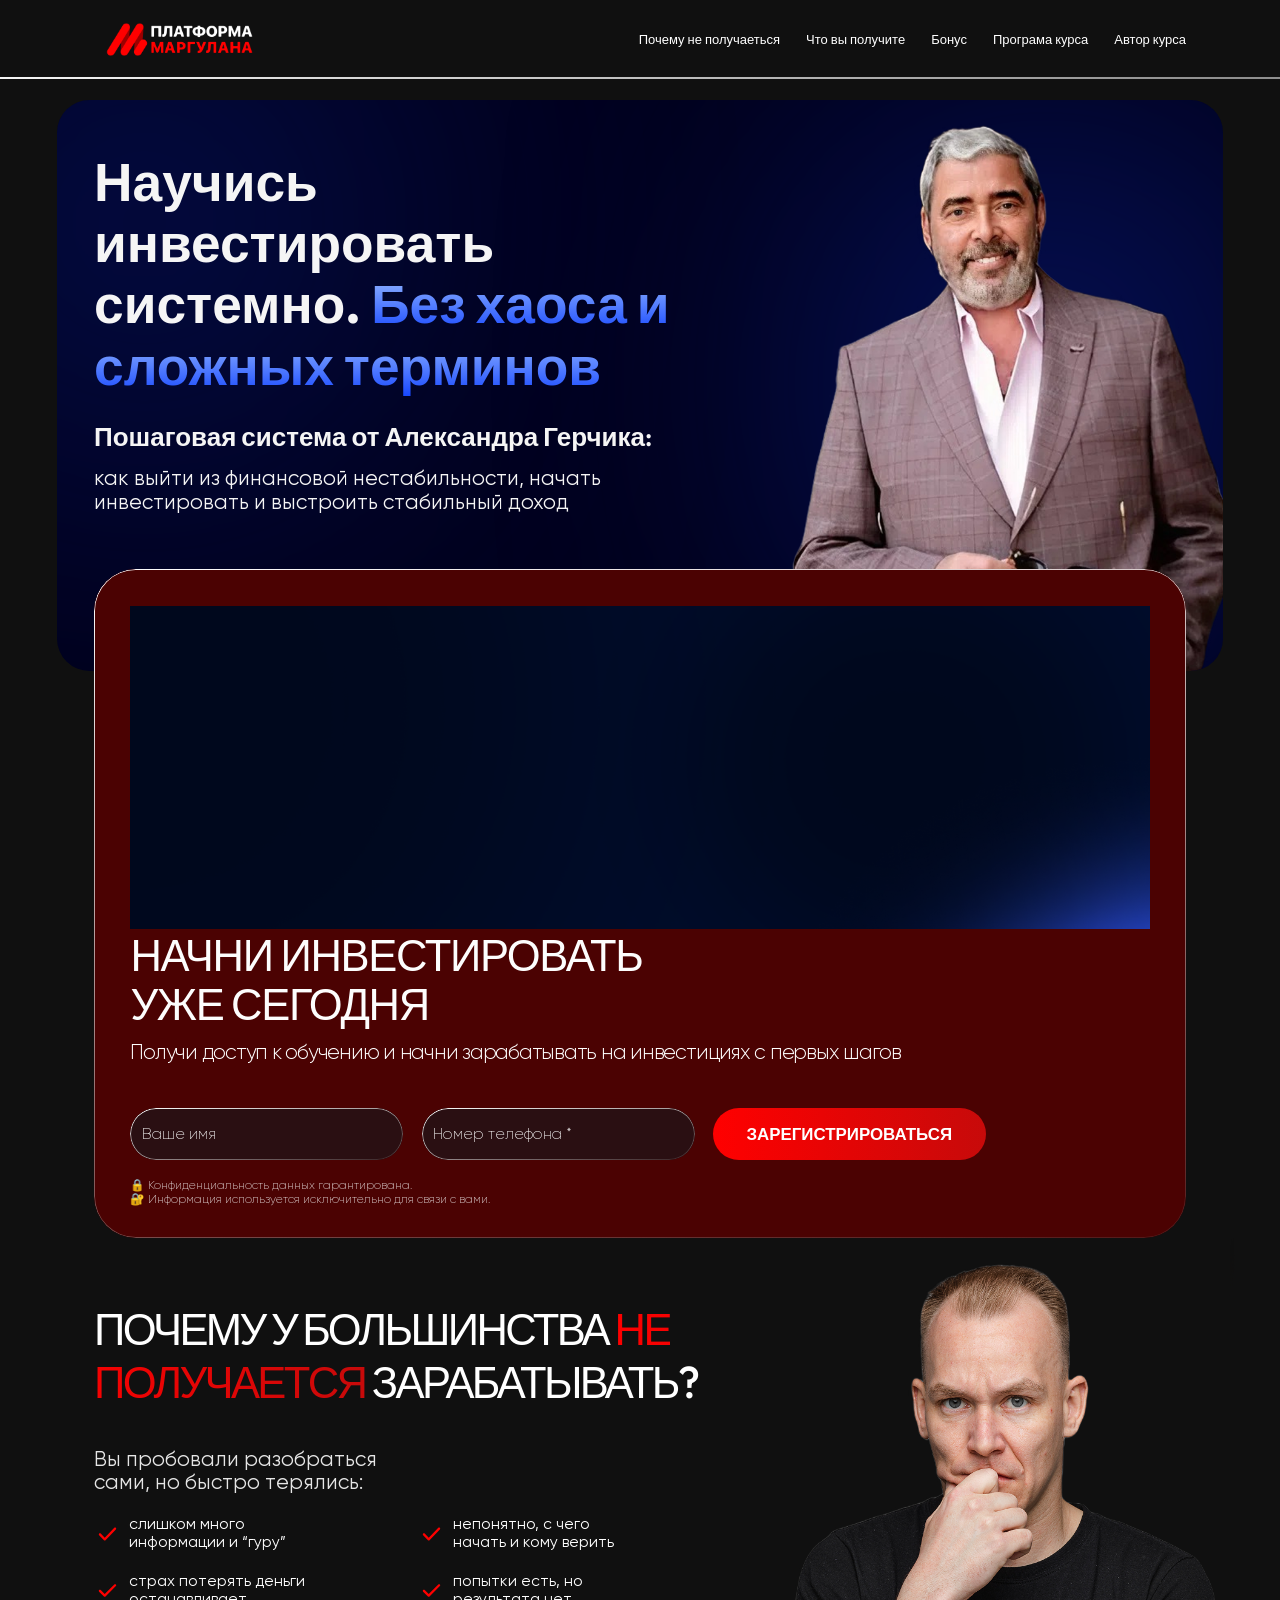
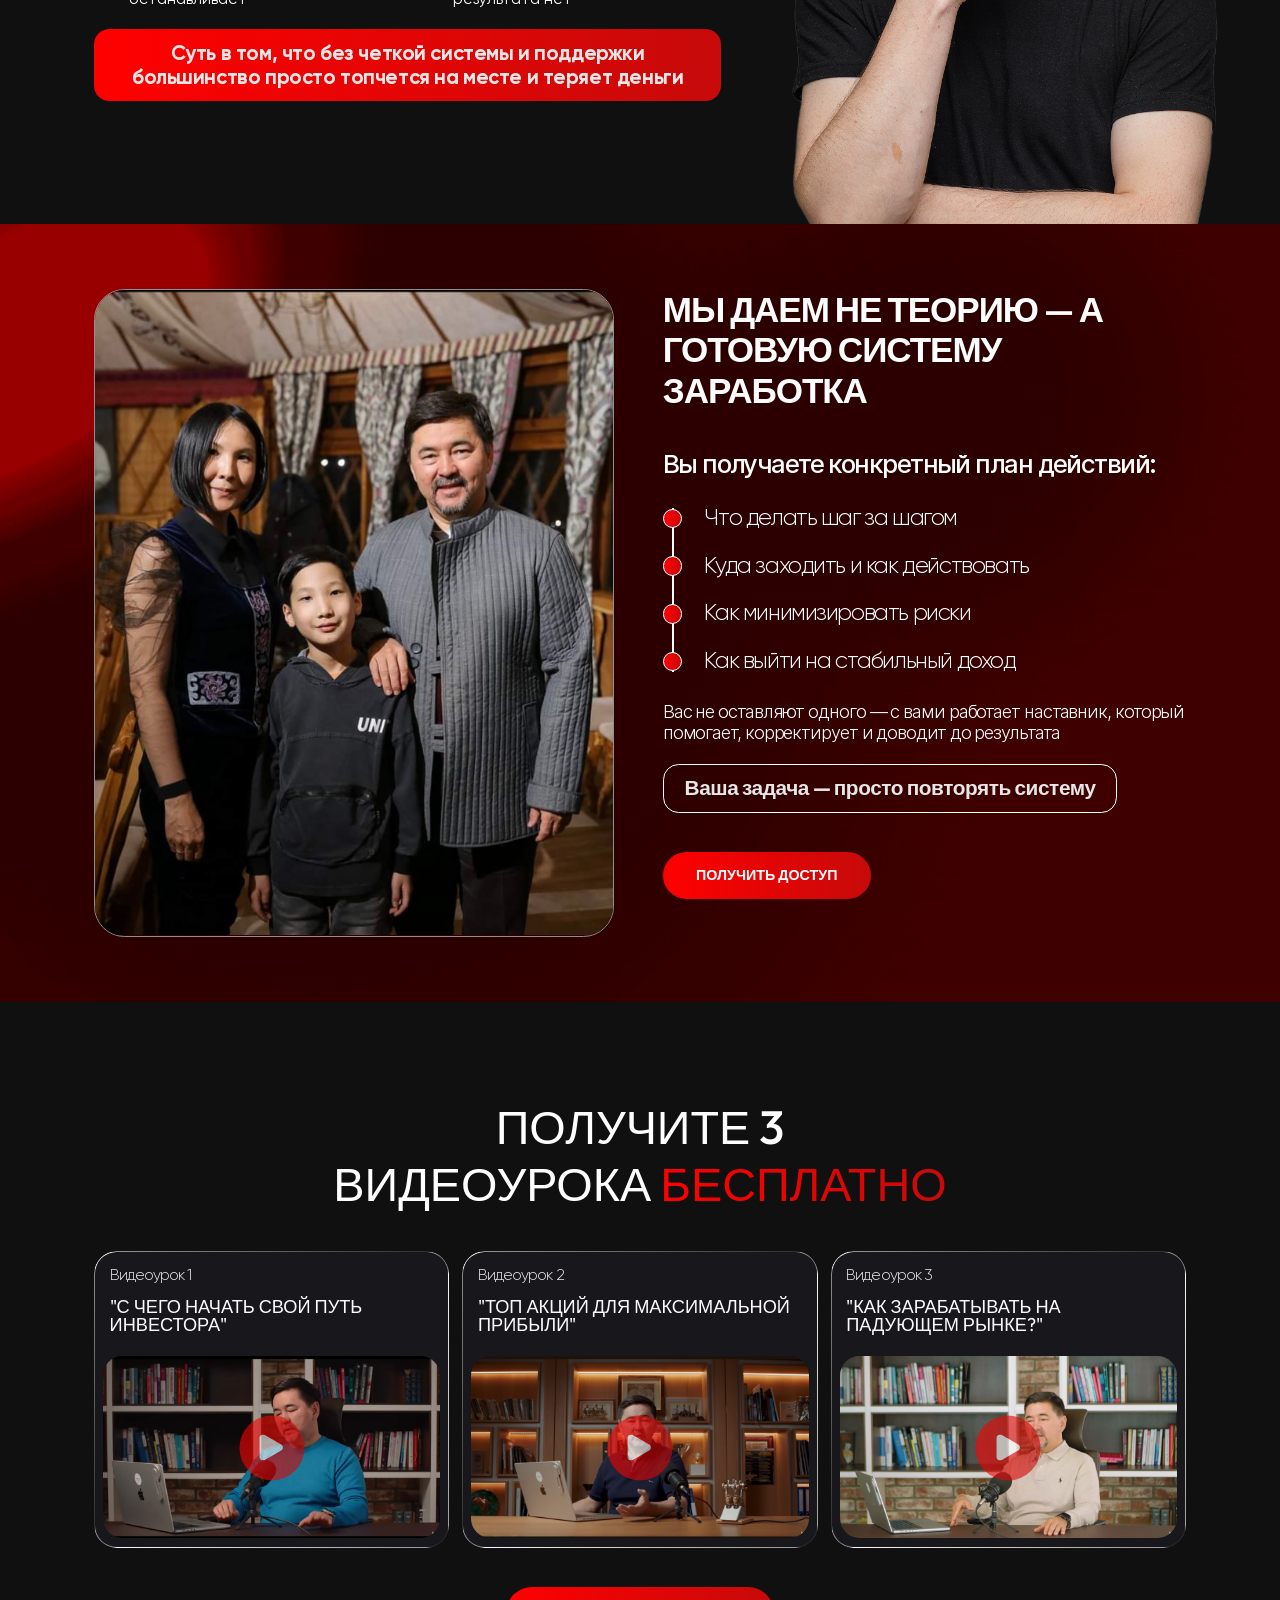
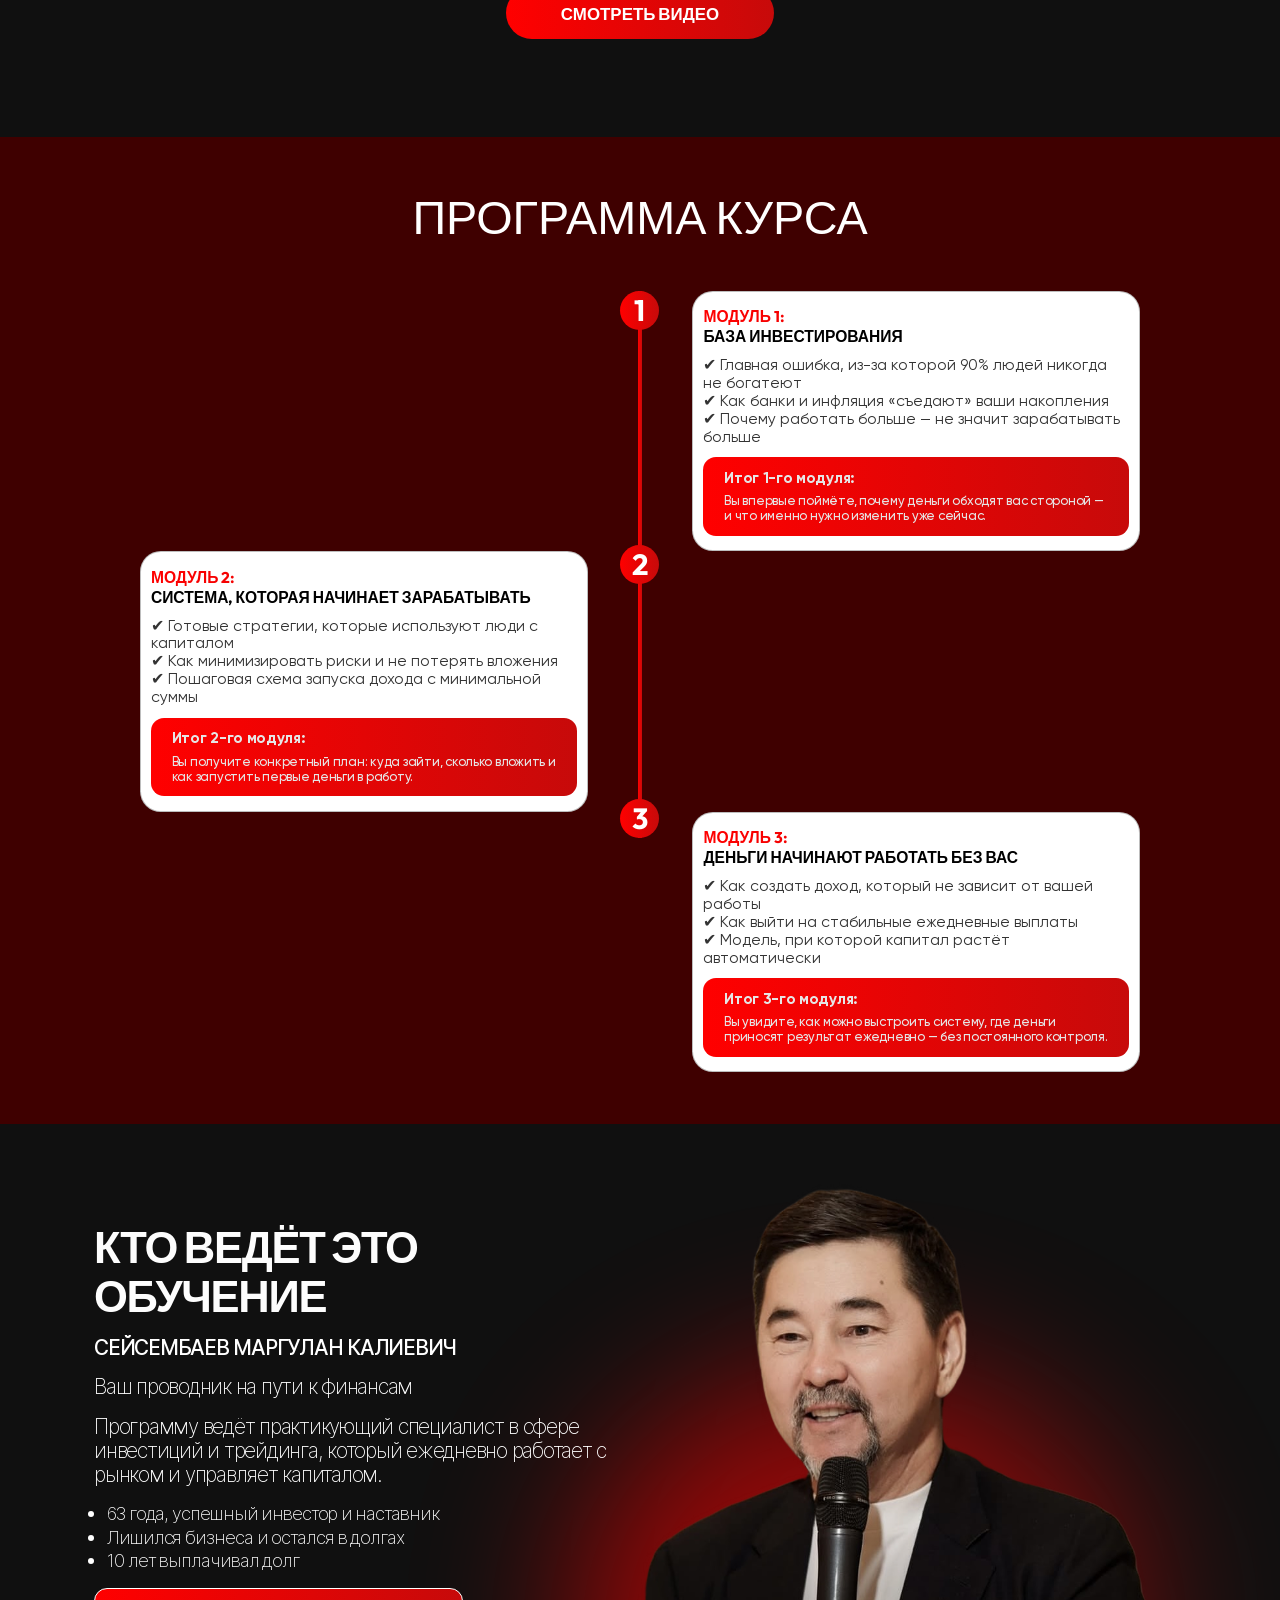
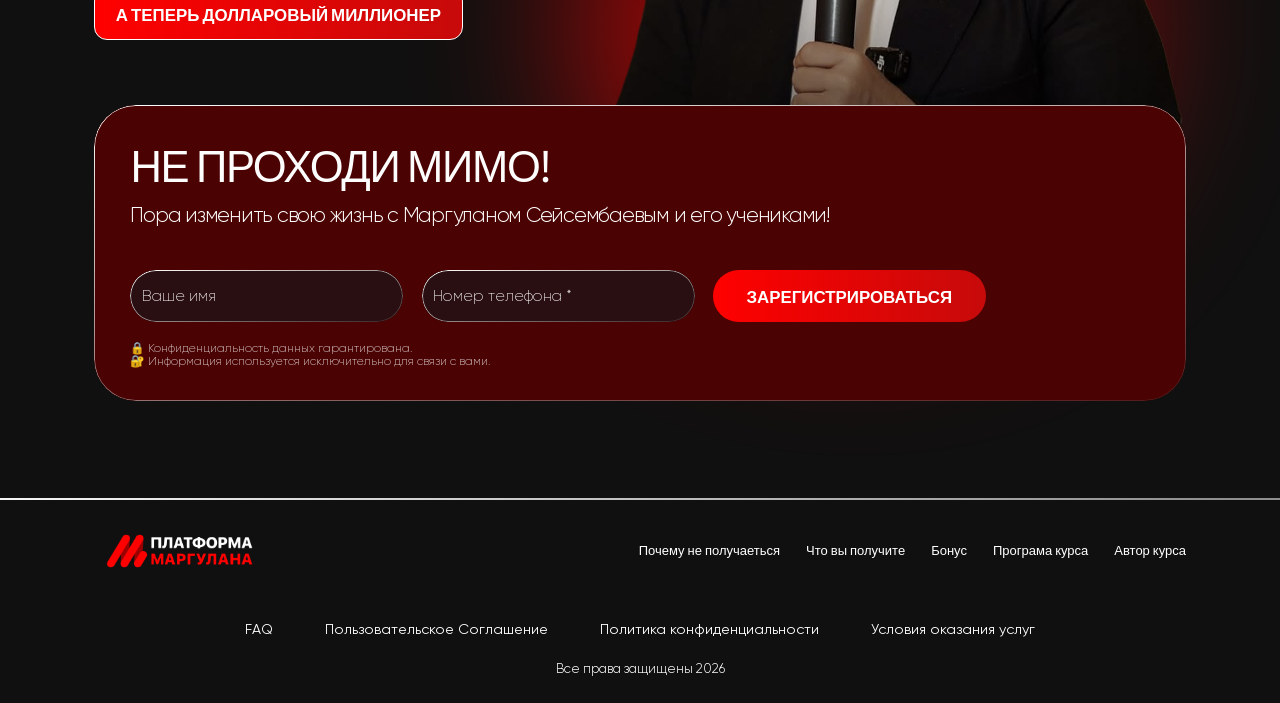
==== commit b9f2c685: "structure section the end" ====
--- a/index.html
+++ b/index.html
@@ -199,7 +199,7 @@
             <!-- money -->
 
             <!-- system -->
-            <section class="system section-top">
+            <section class="system">
                 <div class="container">
                     <div class="system_head">
                         <h2 class="section_title">
@@ -274,6 +274,105 @@
                 </div>
             </section>
             <!-- system -->
+
+            <!-- structure -->
+            <section class="structure">
+                <div class="container">
+                    <h2 class="section_title">
+                        Программа курса
+                    </h2>
+                    <div class="structure_in">
+                        <div class="numbers">
+                            <span class="number_block">1</span>
+                            <span class="number_block">2</span>
+                            <span class="number_block">3</span>
+                        </div>
+                        <div class="structure_block">
+                            <h3>
+                                <span>
+                                    Модуль 1:
+                                </span>
+                                База инвестирования
+                            </h3>
+                            <ul>
+                                <li>
+                                    ✔ Главная ошибка, из-за которой 90% людей никогда не богатеют
+                                </li>
+                                <li>
+                                    ✔ Как банки и инфляция «съедают» ваши накопления
+                                </li>
+                                <li>
+                                    ✔ Почему работать больше — не значит зарабатывать больше
+                                </li>
+                            </ul>
+                            <div class="structure_block_end">
+                                <h4>
+                                    Итог 1-го модуля:
+                                </h4>
+                                <p>
+                                    Вы впервые поймёте, почему деньги обходят вас стороной
+                                    — и что именно нужно изменить уже сейчас.
+                                </p>
+                            </div>
+                        </div>
+                        <div class="structure_block">
+                            <h3>
+                                <span>
+                                    Модуль 2:
+                                </span>
+                                СИСТЕМА, КОТОРАЯ НАЧИНАЕТ ЗАРАБАТЫВАТЬ
+                            </h3>
+                            <ul>
+                                <li>
+                                    ✔ Готовые стратегии, которые используют люди с капиталом
+                                </li>
+                                <li>
+                                    ✔ Как минимизировать риски и не потерять вложения
+                                </li>
+                                <li>
+                                    ✔ Пошаговая схема запуска дохода с минимальной суммы
+                                </li>
+                            </ul>
+                            <div class="structure_block_end">
+                                <h4>
+                                    Итог 2-го модуля:
+                                </h4>
+                                <p>
+                                    Вы получите конкретный план: куда зайти, сколько вложить и как запустить первые деньги в работу.
+                                </p>
+                            </div>
+                        </div>
+                        <div class="structure_block">
+                            <h3>
+                                <span>
+                                    Модуль 3:
+                                </span>
+                                ДЕНЬГИ НАЧИНАЮТ РАБОТАТЬ БЕЗ ВАС
+                            </h3>
+                            <ul>
+                                <li>
+                                    ✔ Как создать доход, который не зависит от вашей работы
+                                </li>
+                                <li>
+                                    ✔ Как выйти на стабильные ежедневные выплаты
+                                </li>
+                                <li>
+                                    ✔ Модель, при которой капитал растёт автоматически
+                                </li>
+                            </ul>
+                            <div class="structure_block_end">
+                                <h4>
+                                    Итог 3-го модуля:
+                                </h4>
+                                <p>
+                                    Вы увидите, как можно выстроить систему, где деньги приносят результат ежедневно — без постоянного контроля.
+                                </p>
+                            </div>
+                        </div>
+                    </div>
+                </div>
+            </section>
+            <!-- structure -->
 
             <!-- contact -->
             <section class="contact">
--- a/assets/scss/style.css
+++ b/assets/scss/style.css
@@ -934,6 +934,14 @@
   }
 }
 
+.system {
+  padding: 150rem 0;
+}
+@media (max-width: 850px) {
+  .system {
+    padding: 80rem 0;
+  }
+}
 .system_head {
   display: flex;
   align-items: center;
@@ -1275,124 +1283,175 @@
   }
 }
 
-.policy {
-  margin-top: 80rem;
-}
-@media (max-width: 850px) {
-  .policy {
-    margin-top: 30rem;
-  }
-}
-.policy .container {
-  max-width: 1220rem;
-}
-.policy h1 {
-  font-weight: 900;
-  font-size: 60rem;
+.structure {
+  padding: 80rem 0;
+  background: #3F0000;
+}
+@media (max-width: 850px) {
+  .structure {
+    padding: 40rem 0;
+  }
+}
+.structure .section_title {
+  font-weight: 500;
   text-transform: uppercase;
   text-align: center;
+  margin-bottom: 70rem;
+}
+@media (max-width: 850px) {
+  .structure .section_title {
+    margin-bottom: 32rem;
+  }
+}
+.structure_in {
+  position: relative;
+  max-width: 1540rem;
+  margin: auto;
+}
+@media (max-width: 850px) {
+  .structure_in {
+    padding-left: 32rem;
+    display: flex;
+    flex-direction: column;
+    gap: 28rem;
+  }
+}
+.structure_in .numbers {
+  position: absolute;
+  top: 0;
+  left: 0;
+  right: 0;
+  margin: auto;
+  height: 70%;
+  width: 5rem;
+  background: linear-gradient(90deg, #FF0000 0%, #C70A0A 100%);
+  display: flex;
+  align-items: center;
+  flex-direction: column;
+  justify-content: space-between;
+}
+@media (max-width: 850px) {
+  .structure_in .numbers {
+    right: auto;
+    left: 0;
+  }
+}
+.structure_in .numbers .number_block {
+  font-weight: 700;
+  font-style: Bold;
+  font-size: 45rem;
+  line-height: 100%;
   text-transform: uppercase;
+  color: #FFFFFF;
+  display: flex;
+  align-items: center;
+  justify-content: center;
+  background: linear-gradient(90deg, #FF0000 0%, #C70A0A 100%);
+  width: 60rem;
+  height: 60rem;
+  border-radius: 50%;
+}
+@media (max-width: 850px) {
+  .structure_in .numbers .number_block {
+    font-weight: 500;
+    width: 36rem;
+    height: 36rem;
+    font-size: 27rem;
+  }
+}
+.structure_block {
+  width: 690rem;
+  border: 1px solid rgba(0, 0, 0, 0.26);
+  border-radius: 32rem;
+  padding: 22rem 16rem;
+  background: #FFFFFF;
+}
+@media (max-width: 850px) {
+  .structure_block {
+    width: 100%;
+    padding: 12rem;
+    border-radius: 24rem;
+  }
+}
+.structure_block:nth-child(even) {
+  margin-left: auto;
+}
+@media (max-width: 850px) {
+  .structure_block:nth-child(even) {
+    margin-left: 0;
+  }
+}
+.structure_block h3 {
+  font-weight: 700;
+  font-size: 24rem;
+  line-height: 130%;
+  text-transform: uppercase;
+  margin-bottom: 16rem;
+}
+.structure_block h3 span {
   background: linear-gradient(90deg, #f00 0%, #c70a0a 100%);
   background-clip: text;
   -webkit-background-clip: text;
   -webkit-text-fill-color: transparent;
-  margin-bottom: 48rem;
-}
-@media (max-width: 850px) {
-  .policy h1 {
-    font-size: 32rem;
-    margin-bottom: 32rem;
-  }
-}
-@media (max-width: 480px) {
-  .policy h1 {
-    font-size: 20rem;
-    margin-bottom: 24rem;
-  }
-}
-.policy_in {
+  display: block;
+}
+@media (max-width: 850px) {
+  .structure_block h3 {
+    font-weight: 500;
+    font-size: 18rem;
+    margin-bottom: 8rem;
+  }
+}
+.structure_block ul {
   display: flex;
   flex-direction: column;
-  gap: 32rem;
-}
-@media (max-width: 850px) {
-  .policy_in {
-    gap: 24rem;
-  }
-}
-.policy_block p, .policy_block li {
+  margin-bottom: 16rem;
+}
+.structure_block ul li {
   font-family: "Gilroy", sans-serif;
-  font-weight: 300;
-  font-size: 22rem;
-  line-height: 120%;
-  color: #E6E6E6;
-}
-@media (max-width: 850px) {
-  .policy_block p, .policy_block li {
+  font-weight: 400;
+  font-size: 24rem;
+  color: rgba(0, 0, 0, 0.8);
+}
+@media (max-width: 850px) {
+  .structure_block ul li {
     font-size: 16rem;
   }
 }
-.policy_block ul {
-  display: flex;
-  flex-direction: column;
-  gap: 8rem;
-}
-.policy_block p {
-  margin-bottom: 32rem;
-}
-@media (max-width: 850px) {
-  .policy_block p {
-    margin-bottom: 16rem;
-  }
-}
-.policy .title {
-  display: flex;
-  align-items: center;
-  gap: 24rem;
-  margin-bottom: 16rem;
-}
-@media (max-width: 850px) {
-  .policy .title {
-    gap: 12rem;
-    margin-bottom: 12rem;
-  }
-}
-.policy .title .number {
-  flex-shrink: 0;
-  width: 42rem;
-  height: 42rem;
-  border-radius: 50%;
-  display: flex;
-  align-items: center;
-  justify-content: center;
+.structure_block_end {
+  padding: 18rem 32rem;
+  border-radius: 20rem;
   background: linear-gradient(90deg, #FF0000 0%, #C70A0A 100%);
 }
 @media (max-width: 850px) {
-  .policy .title .number {
-    width: 30rem;
-    height: 30rem;
-  }
-}
-.policy .title .number span {
+  .structure_block_end {
+    padding: 18rem 12rem;
+  }
+}
+.structure_block_end h4 {
   font-family: "Gilroy", sans-serif;
   font-weight: 700;
-  font-size: 28rem;
-  color: #FFFFFF;
-}
-@media (max-width: 850px) {
-  .policy .title .number span {
+  font-size: 24rem;
+  letter-spacing: -0.02em;
+  color: #e6e6e6;
+  margin-bottom: 12rem;
+}
+@media (max-width: 850px) {
+  .structure_block_end h4 {
     font-size: 18rem;
-  }
-}
-.policy .title h3 {
+    margin-bottom: 6rem;
+  }
+}
+.structure_block_end p {
   font-family: "Gilroy", sans-serif;
   font-weight: 500;
-  font-size: 32rem;
-  color: #E6E6E6;
-}
-@media (max-width: 850px) {
-  .policy .title h3 {
-    font-size: 20rem;
+  font-size: 20rem;
+  letter-spacing: -0.02em;
+  color: #e6e6e6;
+}
+@media (max-width: 850px) {
+  .structure_block_end p {
+    font-size: 16rem;
   }
 }
 
@@ -1629,6 +1688,127 @@
   }
 }
 
+.policy {
+  margin-top: 80rem;
+}
+@media (max-width: 850px) {
+  .policy {
+    margin-top: 30rem;
+  }
+}
+.policy .container {
+  max-width: 1220rem;
+}
+.policy h1 {
+  font-weight: 900;
+  font-size: 60rem;
+  text-transform: uppercase;
+  text-align: center;
+  text-transform: uppercase;
+  background: linear-gradient(90deg, #f00 0%, #c70a0a 100%);
+  background-clip: text;
+  -webkit-background-clip: text;
+  -webkit-text-fill-color: transparent;
+  margin-bottom: 48rem;
+}
+@media (max-width: 850px) {
+  .policy h1 {
+    font-size: 32rem;
+    margin-bottom: 32rem;
+  }
+}
+@media (max-width: 480px) {
+  .policy h1 {
+    font-size: 20rem;
+    margin-bottom: 24rem;
+  }
+}
+.policy_in {
+  display: flex;
+  flex-direction: column;
+  gap: 32rem;
+}
+@media (max-width: 850px) {
+  .policy_in {
+    gap: 24rem;
+  }
+}
+.policy_block p, .policy_block li {
+  font-family: "Gilroy", sans-serif;
+  font-weight: 300;
+  font-size: 22rem;
+  line-height: 120%;
+  color: #E6E6E6;
+}
+@media (max-width: 850px) {
+  .policy_block p, .policy_block li {
+    font-size: 16rem;
+  }
+}
+.policy_block ul {
+  display: flex;
+  flex-direction: column;
+  gap: 8rem;
+}
+.policy_block p {
+  margin-bottom: 32rem;
+}
+@media (max-width: 850px) {
+  .policy_block p {
+    margin-bottom: 16rem;
+  }
+}
+.policy .title {
+  display: flex;
+  align-items: center;
+  gap: 24rem;
+  margin-bottom: 16rem;
+}
+@media (max-width: 850px) {
+  .policy .title {
+    gap: 12rem;
+    margin-bottom: 12rem;
+  }
+}
+.policy .title .number {
+  flex-shrink: 0;
+  width: 42rem;
+  height: 42rem;
+  border-radius: 50%;
+  display: flex;
+  align-items: center;
+  justify-content: center;
+  background: linear-gradient(90deg, #FF0000 0%, #C70A0A 100%);
+}
+@media (max-width: 850px) {
+  .policy .title .number {
+    width: 30rem;
+    height: 30rem;
+  }
+}
+.policy .title .number span {
+  font-family: "Gilroy", sans-serif;
+  font-weight: 700;
+  font-size: 28rem;
+  color: #FFFFFF;
+}
+@media (max-width: 850px) {
+  .policy .title .number span {
+    font-size: 18rem;
+  }
+}
+.policy .title h3 {
+  font-family: "Gilroy", sans-serif;
+  font-weight: 500;
+  font-size: 32rem;
+  color: #E6E6E6;
+}
+@media (max-width: 850px) {
+  .policy .title h3 {
+    font-size: 20rem;
+  }
+}
+
 .footer {
   padding: 40rem 0;
   position: relative;
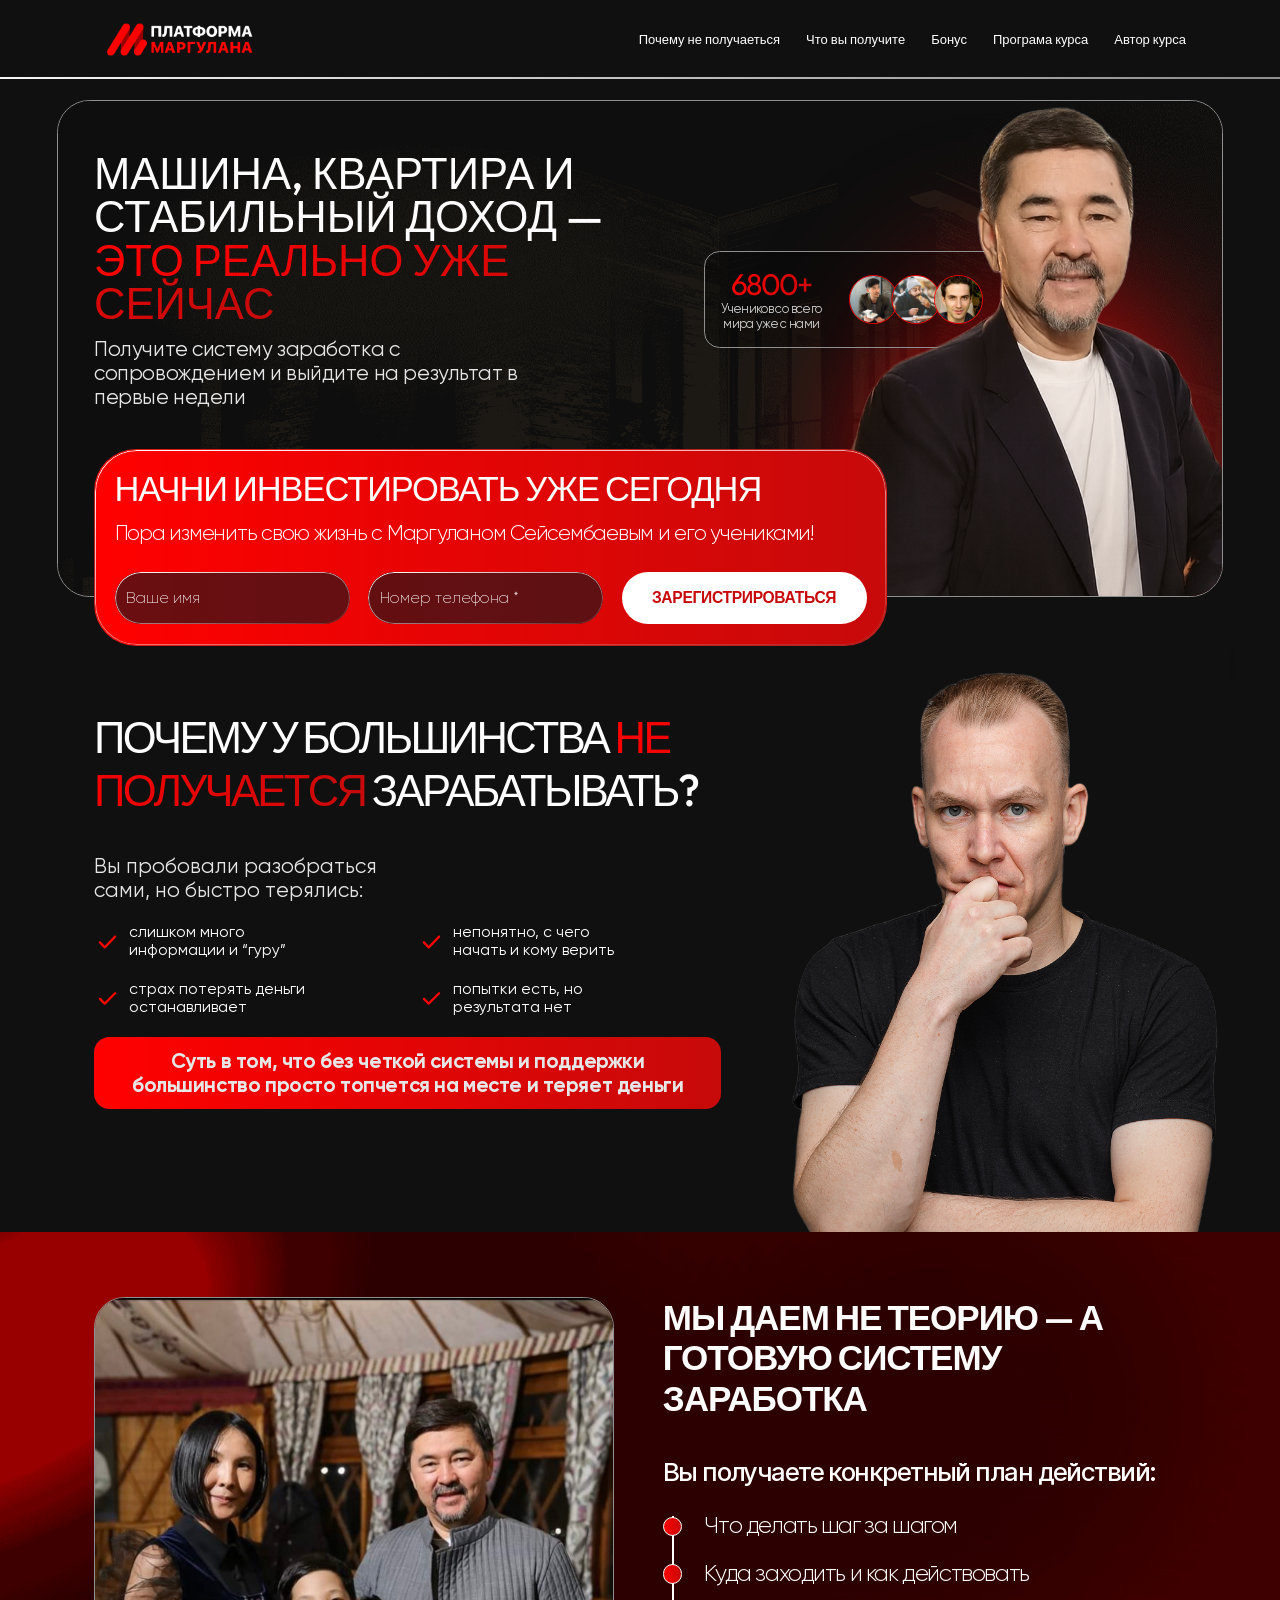
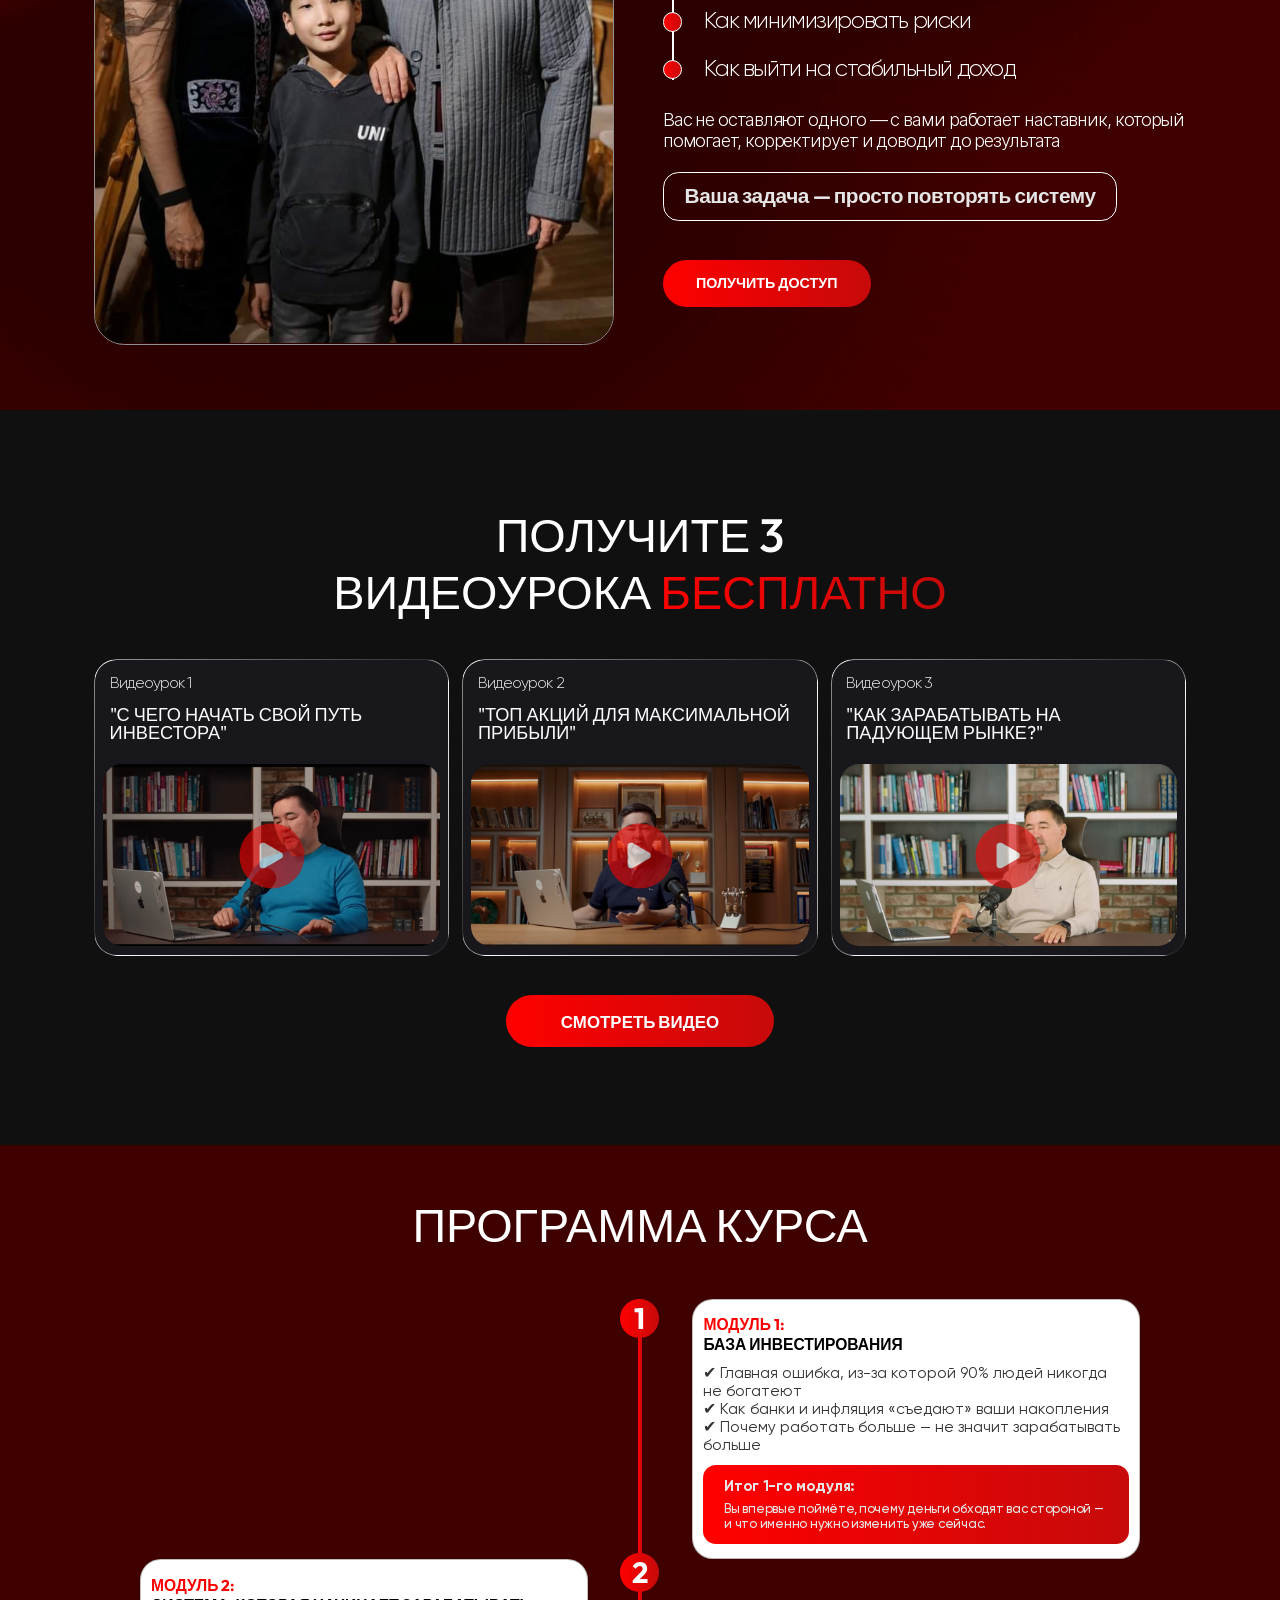
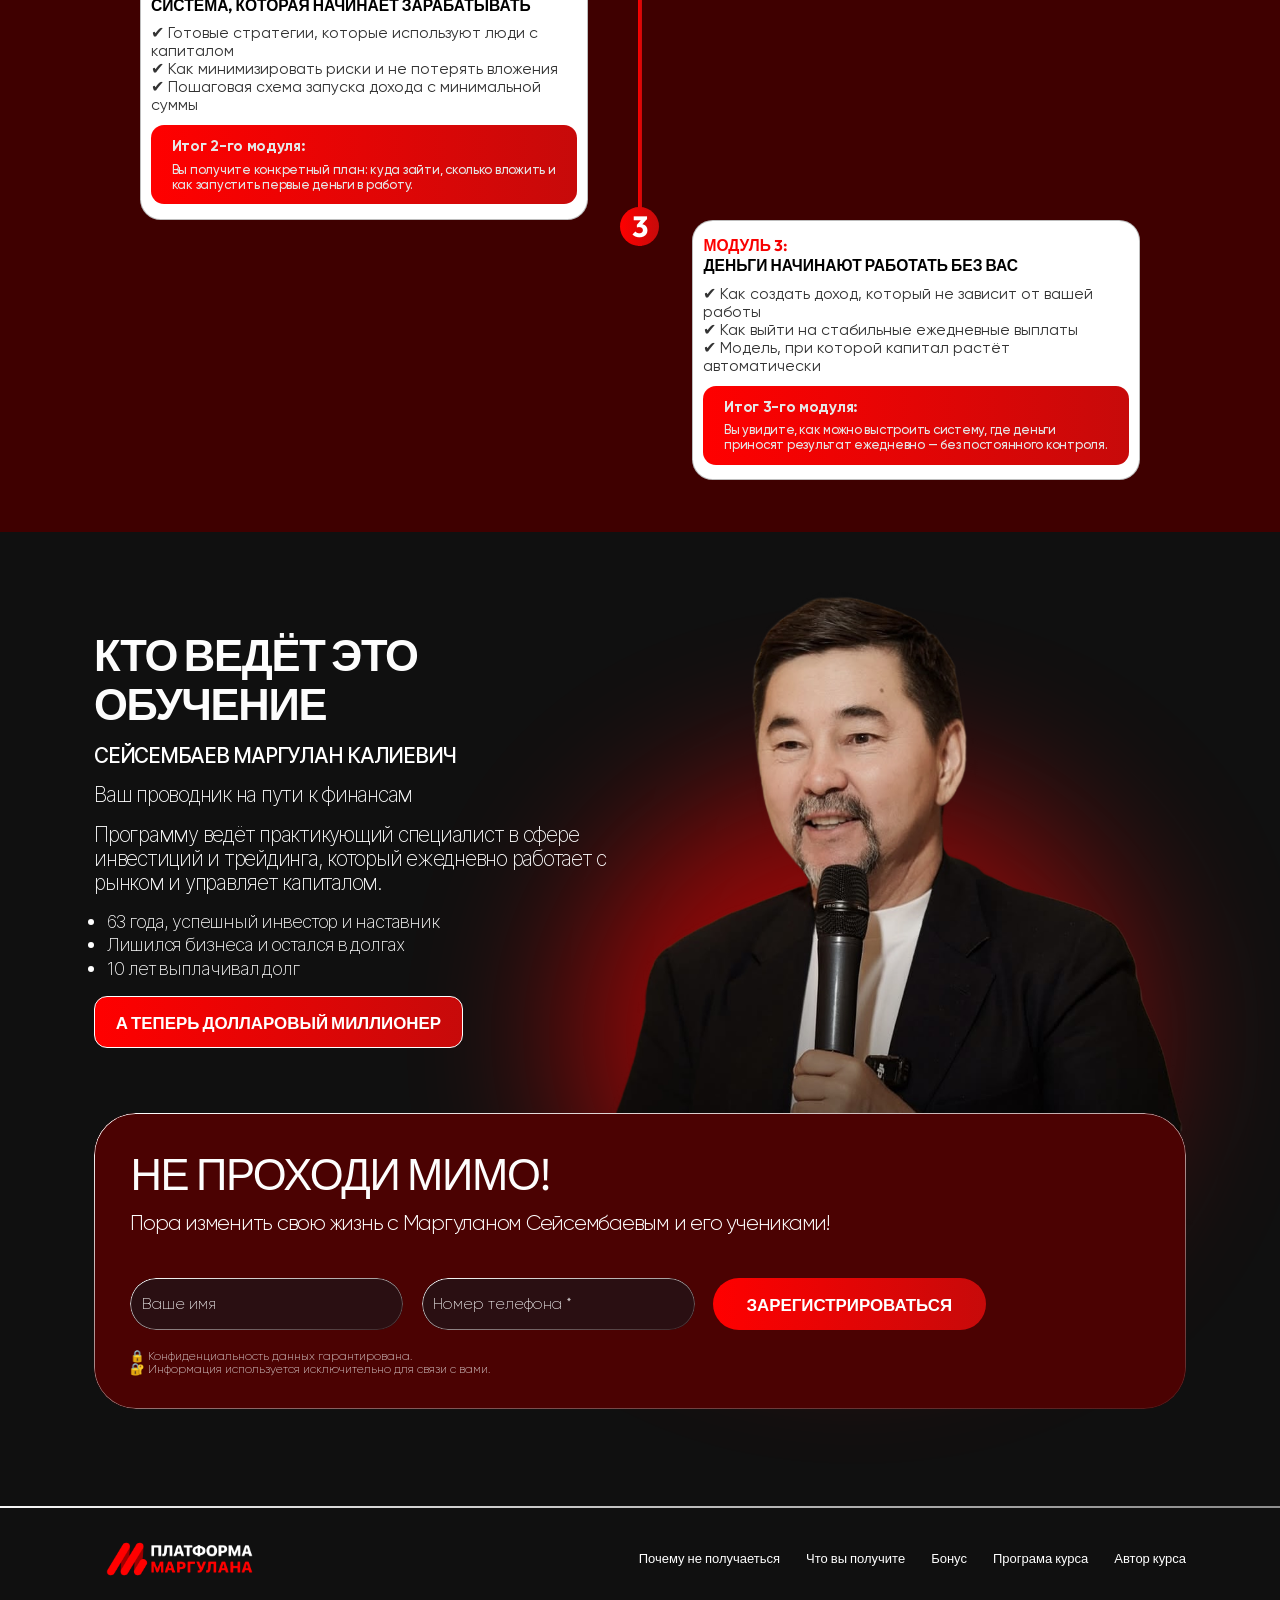
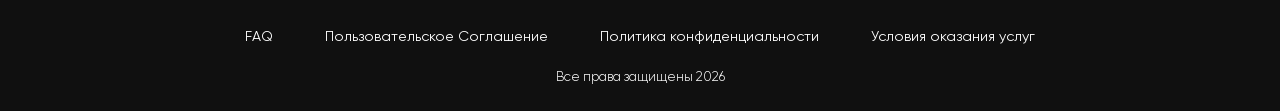
==== commit 2396a163: "home the end" ====
--- a/index.html
+++ b/index.html
@@ -73,25 +73,43 @@
             <!-- Home -->
             <section class="home">
                 <div class="home-bg">
-                    <img src="./assets/images/home-bg.png" alt="" class="bg-img">
                     <img src="./assets/images/home-card.png" alt="" class="home-card">
-                    <div class="circle"></div>
+                    <img class="home_bg" src="./assets/images/home_bg.png" alt="">
                     <div class="circle_two"></div>
+                    <div class="home_block">
+                        <div class="home_block-text">
+                            <h3>
+                                6800+
+                            </h3>
+                            <p>
+                                Учеников со всего мира уже с нами
+                            </p>
+                        </div>
+                        <div class="home_block-imgs">
+                            <div class="img">
+                                <img src="./assets/images/home_img1.png" alt="">
+                            </div>
+                            <div class="img">
+                                <img src="./assets/images/home_img2.png" alt="">
+                            </div>
+                            <div class="img">
+                                <img src="./assets/images/home_img3.jpg" alt="">
+                            </div>
+                        </div>
+                    </div>
                 </div>
                 <div class="container home-container">
                     <h1>
-                        Научись инвестировать системно. <span>Без хаоса и сложных терминов</span>
+                        Машина, квартира и стабильный доход — <span>это реально уже сейчас</span>
                     </h1>
                     <h3 class="two_title">
-                        Пошаговая система от Александра Герчика:
+                        Получите систему заработка с сопровождением и выйдите на результат в первые недели
                     </h3>
-                    <p class="description">
-                        как выйти из финансовой нестабильности, начать инвестировать и выстроить стабильный доход
-                    </p>
                     <div class="contact-form">
-                        <img src="./assets/images/contact-form-bg.png" alt="" class="contact-form__bg">
-                        <h3>Начни инвестировать<br> уже сегодня</h3>
-                        <h4>Получи доступ к обучению и начни зарабатывать на инвестициях с первых шагов</h4>
+                        <h3>Начни инвестировать уже сегодня</h3>
+                        <h4>
+                            Пора изменить свою жизнь с Маргуланом Сейсембаевым и его учениками!
+                        </h4>
                         <div class="form-group">
                             <div class="form-inp">
                                 <input type="text" placeholder="Ваше имя">
@@ -99,12 +117,8 @@
                             <div class="form-inp">
                                 <input type="tel" placeholder="Номер телефона *">
                             </div>
-                            <button class="btn-blue">ЗАРЕГИСТРИРОВАТЬСЯ</button>
-                        </div>
-                        <ul>
-                            <li>🔒 Конфиденциальность данных гарантирована.</li>
-                            <li>🔐 Информация используется исключительно для связи с вами.</li>
-                        </ul>
+                            <button class="btn-white">ЗАРЕГИСТРИРОВАТЬСЯ</button>
+                        </div>
                     </div>
                 </div>
             </section>
--- a/assets/scss/style.css
+++ b/assets/scss/style.css
@@ -465,7 +465,7 @@
 
 .btn-white {
   width: auto;
-  height: 72rem;
+  height: 80rem;
   display: inline-flex;
   align-items: center;
   justify-content: center;
@@ -477,8 +477,7 @@
   font-size: 24rem;
   letter-spacing: -0.02em;
   text-transform: uppercase;
-  color: #1D11C5;
-  box-shadow: 0px 0px 90px 0px rgba(14, 64, 227, 0.5294117647);
+  color: #C70A0A;
 }
 @media (max-width: 850px) {
   .btn-white {
@@ -604,6 +603,8 @@
 .header_logo {
   width: 263rem;
   height: 82rem;
+  position: relative;
+  z-index: 13;
 }
 @media (max-width: 850px) {
   .header_logo {
@@ -621,7 +622,7 @@
 }
 @media (max-width: 850px) {
   .header_link {
-    position: absolute;
+    position: fixed;
     top: 0;
     left: -100%;
     width: 100%;
@@ -645,7 +646,7 @@
   transition: 0.3s ease;
 }
 .header_link a:hover {
-  color: #0c31ab;
+  color: #C70A0A;
 }
 .header .burger {
   width: 40rem;
@@ -666,11 +667,6 @@
   position: relative;
   z-index: 1;
   margin-top: 32rem;
-}
-@media (max-width: 850px) {
-  .home {
-    margin-top: 0;
-  }
 }
 .home-bg {
   position: absolute;
@@ -680,15 +676,15 @@
   right: 0;
   margin: auto;
   width: 1794rem;
-  height: 878rem;
-  background: #01011c;
+  height: 765rem;
+  border: 1rem solid #8F8F8F;
   border-radius: 50rem;
   overflow: hidden;
 }
 @media (max-width: 850px) {
   .home-bg {
     width: calc(100% - 20rem);
-    border-radius: 20rem;
+    border-radius: 36rem;
   }
 }
 @media (max-width: 480px) {
@@ -696,40 +692,42 @@
     height: 830rem;
   }
 }
-.home-bg .bg-img {
-  position: absolute;
-  left: 0;
-  top: 0;
-  height: 100%;
-  z-index: -1;
-}
-.home-bg .circle {
-  position: absolute;
-  top: -76rem;
-  left: -130rem;
-  width: 530rem;
-  height: 530rem;
-  border-radius: 100%;
-  background: #091d84;
-  filter: blur(170px);
-  z-index: -1;
-}
 .home-bg .circle_two {
   position: absolute;
-  right: 0;
-  bottom: 92rem;
-  width: 547rem;
-  height: 700rem;
+  right: 40rem;
+  bottom: -180rem;
+  width: 470rem;
+  height: 650rem;
   border-radius: 100%;
-  background: #091d84;
-  filter: blur(150px);
-  z-index: -1;
+  background: linear-gradient(90deg, #f00 0%, #c70a0a 100%);
+  filter: blur(80px);
+  z-index: -3;
+}
+@media (max-width: 850px) {
+  .home-bg .circle_two {
+    width: 370rem;
+    height: 467rem;
+    left: -55rem;
+    right: auto;
+    bottom: auto;
+    top: 388rem;
+    opacity: 60%;
+  }
+}
+.home_bg {
+  position: absolute;
+  top: 0;
+  left: 0;
+  width: 100%;
+  height: 100%;
+  z-index: -7;
 }
 .home-card {
   position: absolute;
   bottom: 0;
   right: 0;
-  width: 797rem;
+  width: 810rem;
+  z-index: 2;
 }
 @media (max-width: 850px) {
   .home-card {
@@ -739,77 +737,181 @@
 }
 @media (max-width: 640px) {
   .home-card {
-    width: 550rem;
-    min-width: 550rem;
-  }
-}
-@media (max-width: 480px) {
-  .home-card {
-    width: 440rem;
-    min-width: 440rem;
-  }
-}
-.home-container {
-  padding-top: 78rem;
-}
-@media (max-width: 850px) {
-  .home-container {
-    padding-top: 20rem;
-  }
-}
-.home h1 {
-  font-weight: 700;
-  font-size: 82rem;
-  color: #f5f5f5;
-  max-width: 947rem;
-}
-@media (max-width: 850px) {
-  .home h1 {
-    font-size: 32rem;
-  }
-}
-.home h1 span {
-  display: inline;
-  background: linear-gradient(180deg, #9fc1ff 0%, #1142ff 100%);
+    right: -70rem;
+    bottom: 110rem;
+    width: 577rem;
+    min-width: 465rem;
+  }
+}
+.home_block {
+  position: absolute;
+  top: 230rem;
+  right: 200rem;
+  z-index: -2;
+  width: 597rem;
+  border-radius: 24rem;
+  border: 1rem solid #8F8F8F;
+  padding: 24rem 12rem;
+  display: flex;
+  gap: 30rem;
+  background: rgba(0, 0, 0, 0.25);
+}
+@media (max-width: 850px) {
+  .home_block {
+    left: 15rem;
+    top: 325rem;
+    right: auto;
+    width: 284rem;
+    flex-direction: column-reverse;
+    gap: 15rem;
+    padding: 12rem;
+  }
+}
+.home_block h3 {
+  font-weight: 400;
+  font-size: 46rem;
+  line-height: 115%;
+  letter-spacing: -0.06em;
+  text-align: center;
+  background: linear-gradient(90deg, #f00 0%, #c70a0a 100%);
   background-clip: text;
   -webkit-background-clip: text;
   -webkit-text-fill-color: transparent;
 }
+@media (max-width: 850px) {
+  .home_block h3 {
+    font-size: 32rem;
+  }
+}
+.home_block p {
+  font-family: "Gilroy", sans-serif;
+  font-weight: 400;
+  font-size: 20rem;
+  letter-spacing: -0.05em;
+  text-align: center;
+  color: #d0d0d0;
+}
+@media (max-width: 850px) {
+  .home_block p {
+    font-size: 16rem;
+  }
+}
+.home_block-text {
+  width: 180rem;
+  display: flex;
+  flex-direction: column;
+  flex-shrink: 0;
+}
+.home_block-imgs {
+  width: 200rem;
+  display: flex;
+  align-items: center;
+}
+@media (max-width: 850px) {
+  .home_block-imgs {
+    width: 160rem;
+  }
+}
+.home_block .img {
+  border: 3rem solid #FF0000;
+  overflow: hidden;
+  width: 75rem;
+  height: 75rem;
+  border-radius: 50%;
+  display: flex;
+  flex-shrink: 0;
+}
+@media (max-width: 850px) {
+  .home_block .img {
+    width: 60rem;
+    height: 60rem;
+  }
+}
+.home_block .img:nth-child(2) {
+  transform: translateX(-10rem);
+}
+.home_block .img:nth-child(3) {
+  transform: translateX(-20rem);
+}
+.home_block .img img {
+  width: 100%;
+  height: 100%;
+  -o-object-fit: cover;
+     object-fit: cover;
+}
+.home-container {
+  padding-top: 78rem;
+}
+@media (max-width: 850px) {
+  .home-container {
+    padding-top: 50rem;
+  }
+}
+.home h1 {
+  font-weight: 500;
+  font-size: 67rem;
+  line-height: 100%;
+  letter-spacing: -6%;
+  text-transform: uppercase;
+  color: #fdfdfd;
+  max-width: 860rem;
+}
+@media (max-width: 850px) {
+  .home h1 {
+    font-size: 32rem;
+  }
+}
+.home h1 span {
+  display: inline;
+  background: linear-gradient(90deg, #f00 0%, #c70a0a 100%);
+  background-clip: text;
+  -webkit-background-clip: text;
+  -webkit-text-fill-color: transparent;
+}
 .home .two_title {
-  font-weight: 600;
-  font-size: 40rem;
-  color: #f5f5f5;
-  max-width: 874rem;
-  margin: 40rem 0 24rem 0;
-}
-@media (max-width: 850px) {
-  .home .two_title {
-    font-size: 24rem;
-    margin: 24rem 0 16rem 0;
-  }
-}
-.home .description {
   font-family: "Gilroy", sans-serif;
   font-weight: 400;
   font-size: 32rem;
-  color: #f5f5f5;
-  max-width: 874rem;
-}
-@media (max-width: 850px) {
-  .home .description {
-    font-size: 18rem;
+  letter-spacing: -0.02em;
+  color: #e6e6e6;
+  max-width: 720rem;
+  margin-top: 20rem;
+}
+@media (max-width: 850px) {
+  .home .two_title {
+    font-size: 20rem;
+    margin: 18rem 0 50rem 0;
   }
 }
 .home .contact-form {
-  margin-top: 83rem;
+  margin-top: 60rem;
+  padding: 32rem 30rem;
+  background: linear-gradient(90deg, #FF0000 0%, #C70A0A 100%);
+  border: 1rem solid rgba(119, 119, 119, 0.2);
+  width: 1220rem;
 }
 @media (max-width: 850px) {
   .home .contact-form {
     margin-top: 320rem;
     padding: 24rem 10rem;
-    width: calc(100% + 20rem);
-    transform: translateX(-10rem);
-  }
+    width: calc(100% + 10rem);
+    transform: translateX(-5rem);
+  }
+}
+.home .contact-form h3 {
+  font-size: 53rem;
+  max-width: 100%;
+}
+@media (max-width: 850px) {
+  .home .contact-form h3 {
+    font-size: 28rem;
+  }
+}
+.home .contact-form h4 {
+  margin-bottom: 40rem;
+}
+.home .contact-form .form-group {
+  margin-bottom: 0;
 }
 
 .people {
@@ -1858,6 +1960,9 @@
   color: #FFFFFF;
   transition: 0.3s ease;
 }
+.footer_link a:hover {
+  color: #C70A0A;
+}
 .footer_bottom {
   display: flex;
   align-items: center;
@@ -1879,6 +1984,9 @@
   line-height: 175%;
   color: #FFFFFF;
   transition: 0.3s ease;
+}
+.footer_bottom a:hover {
+  color: #C70A0A;
 }
 .footer .end_text {
   font-family: "Gilroy", sans-serif;
